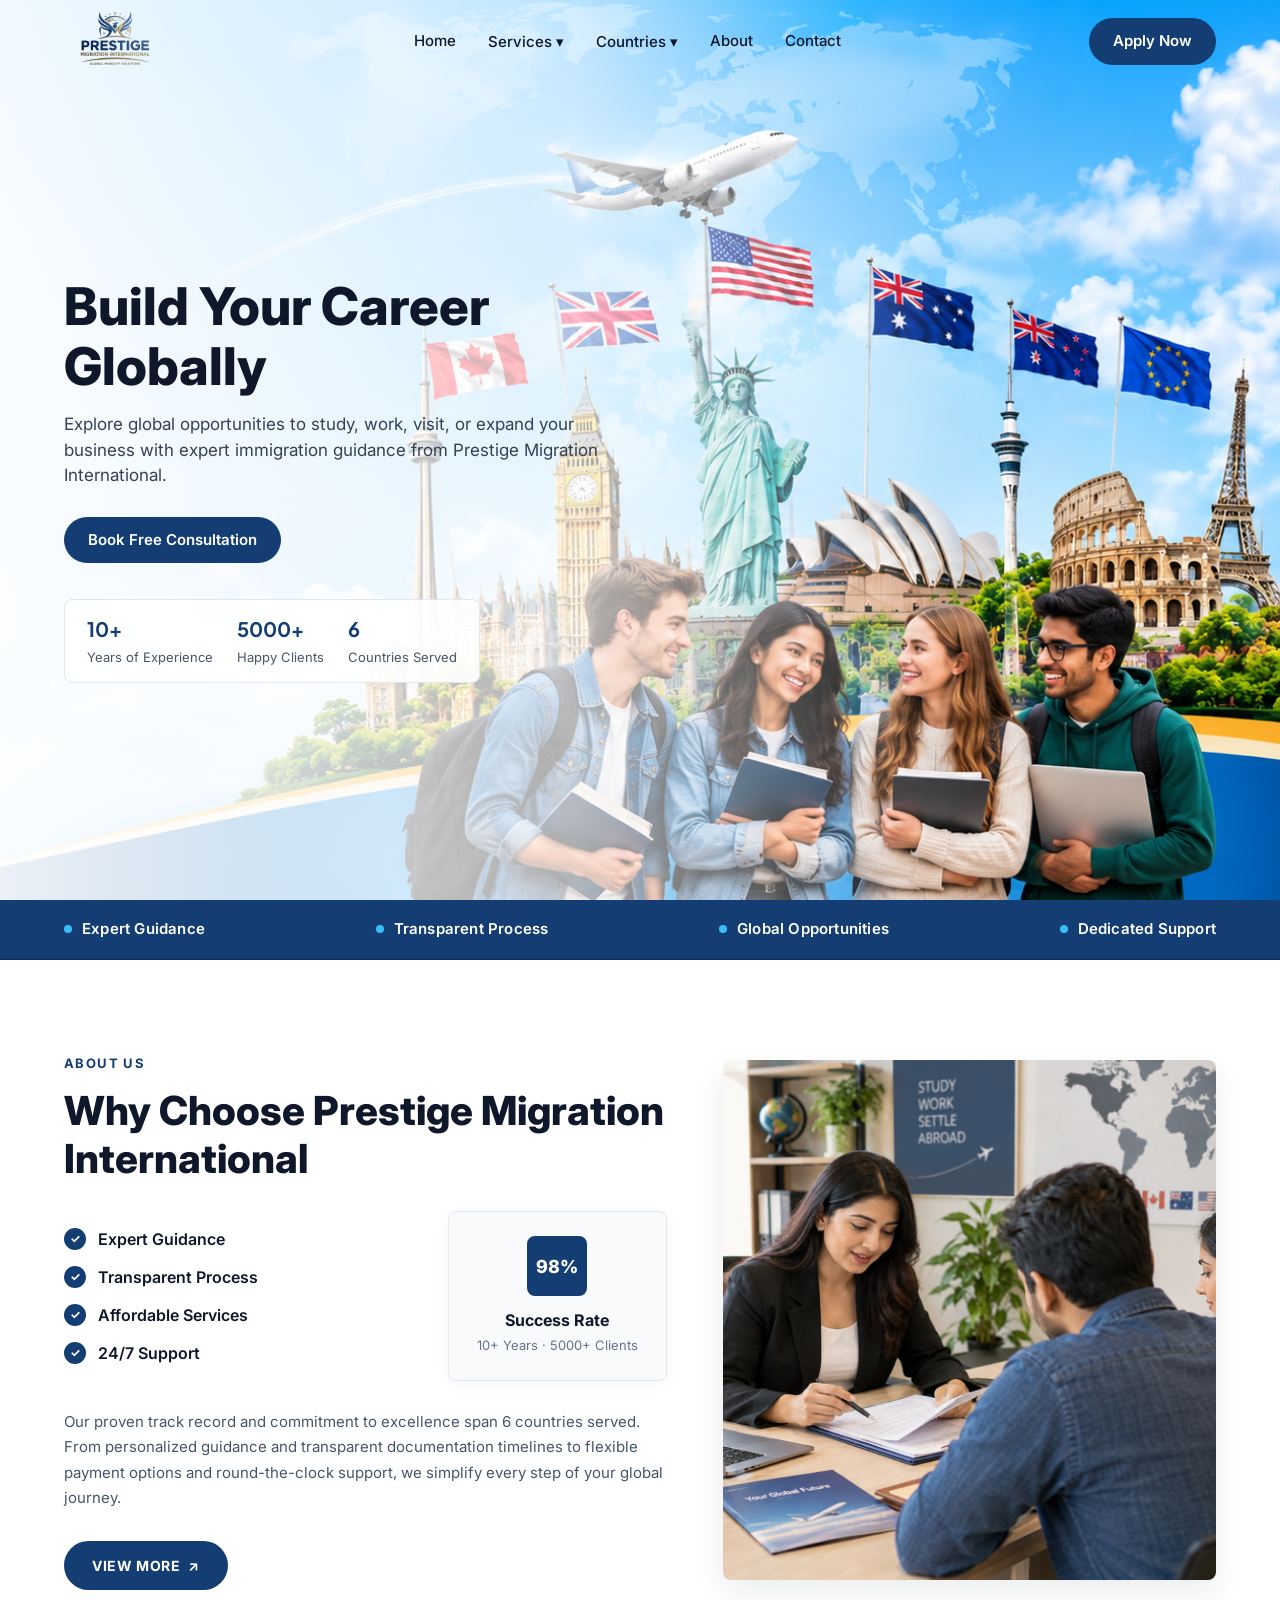
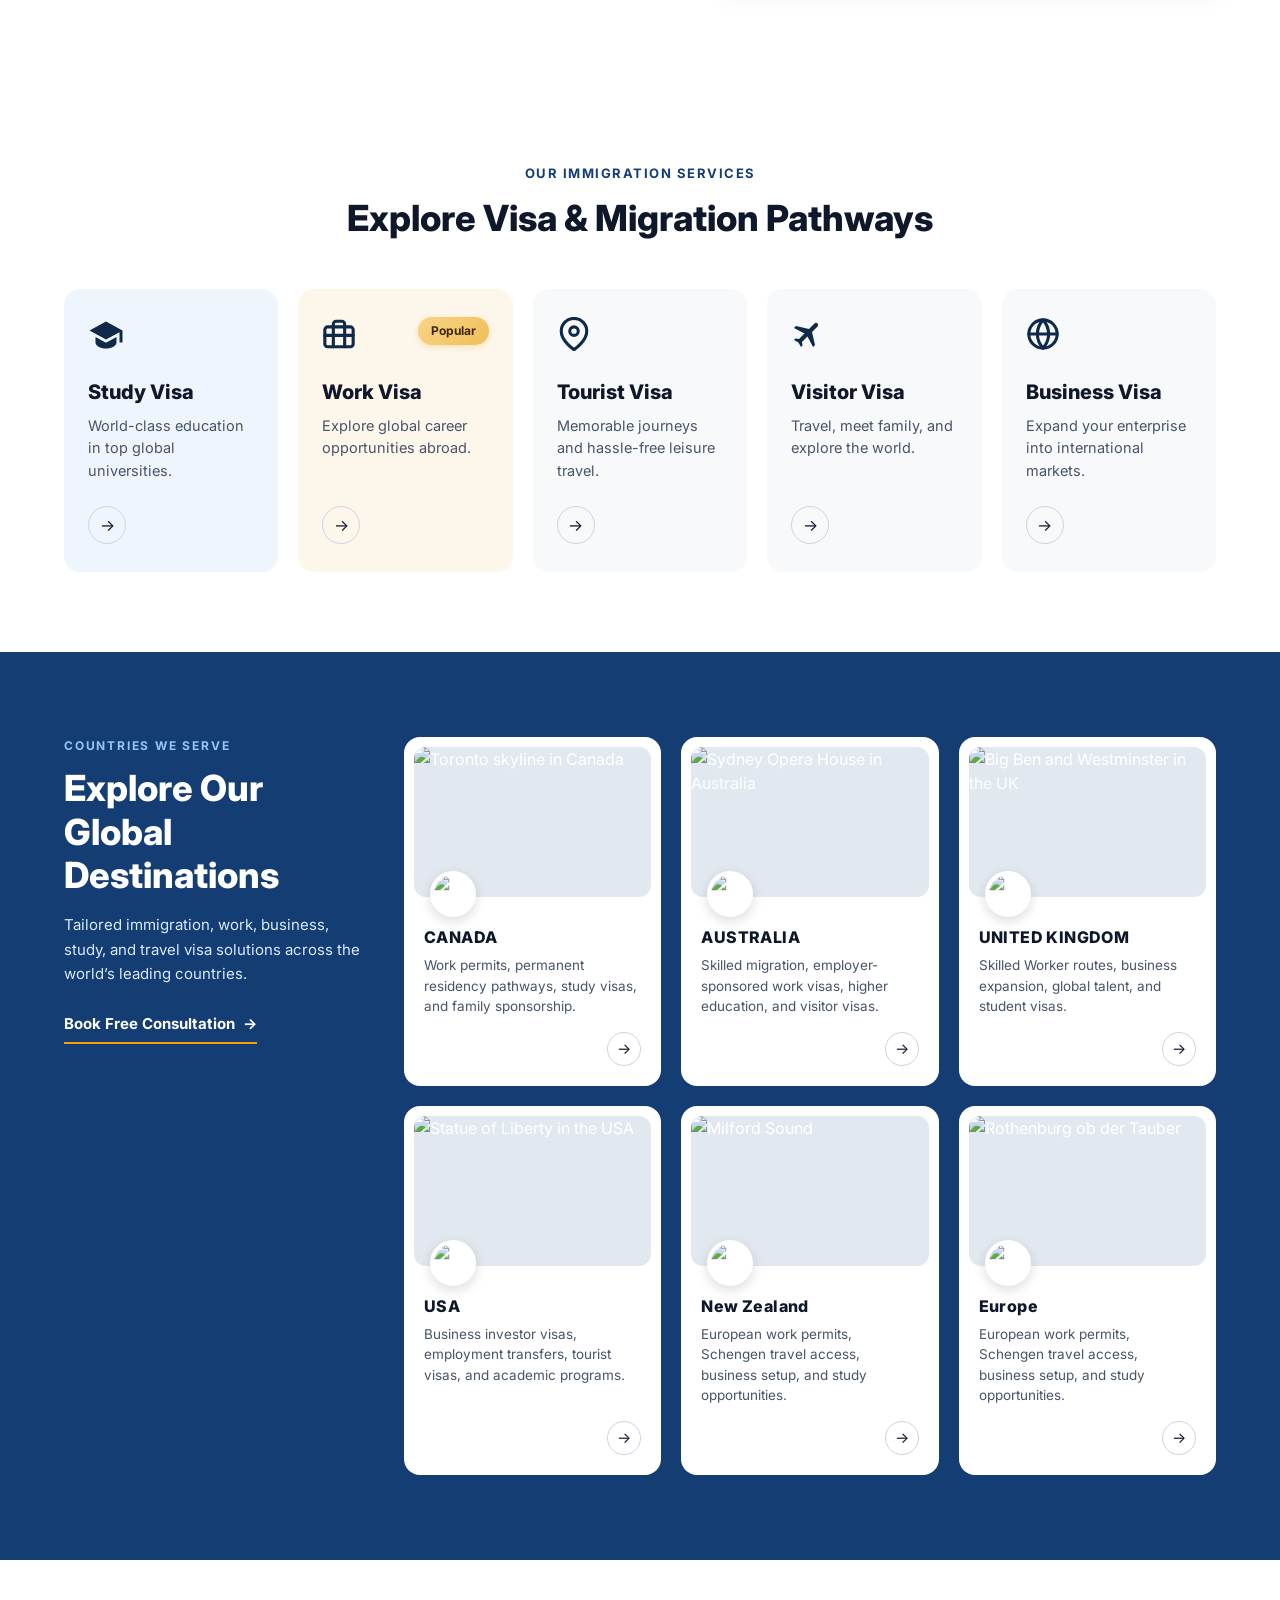
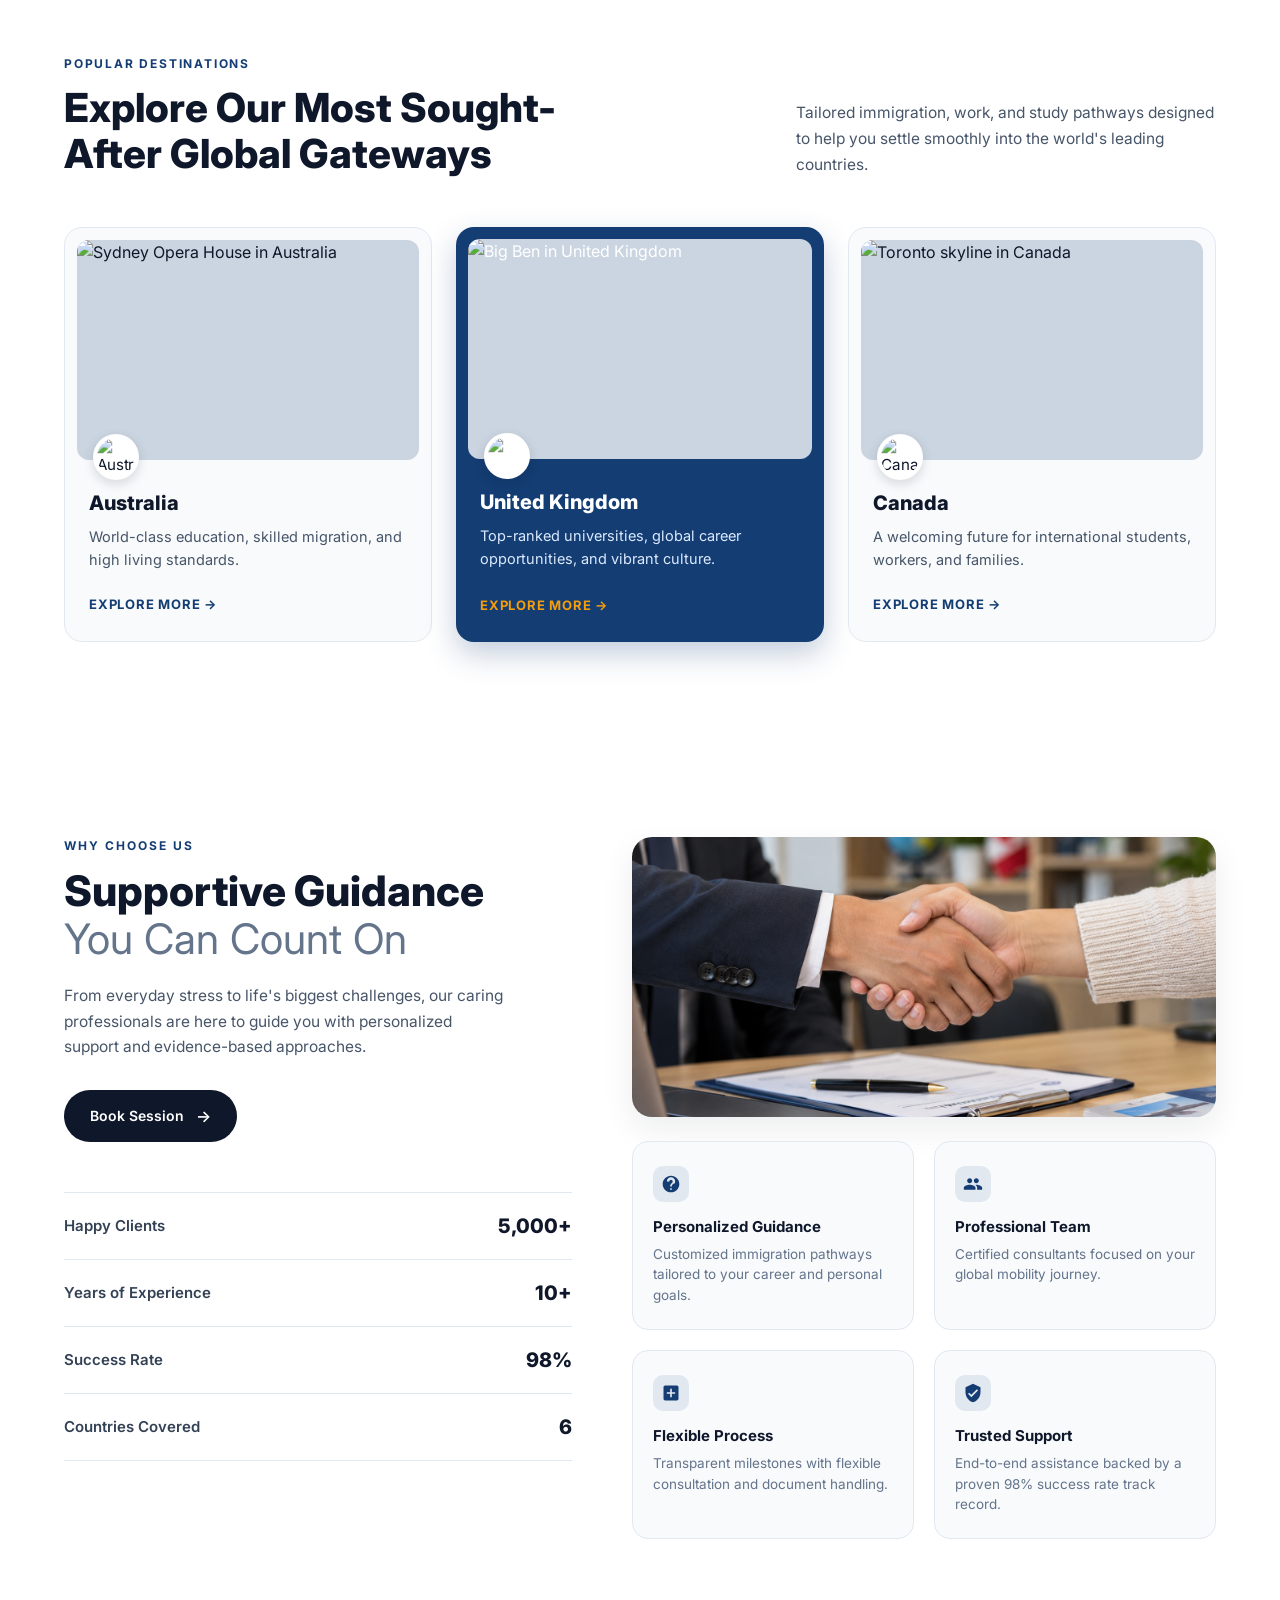
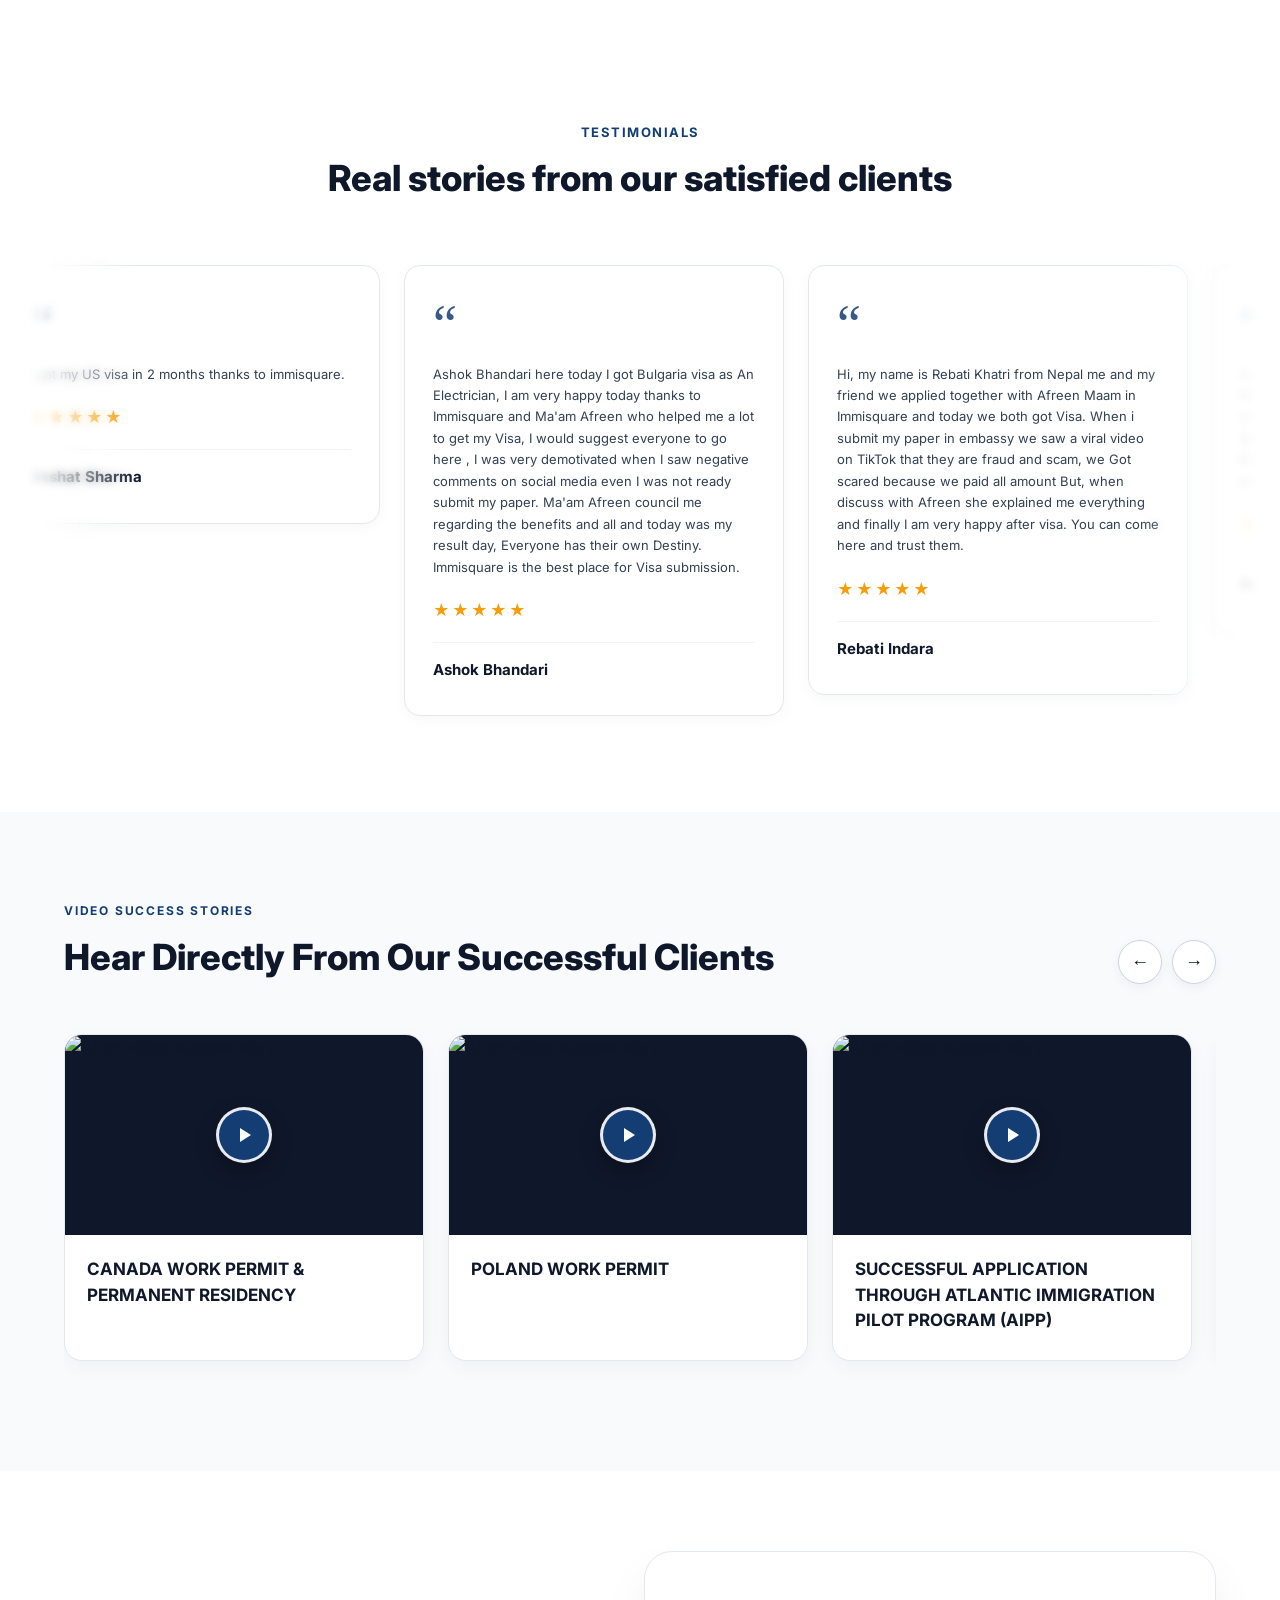
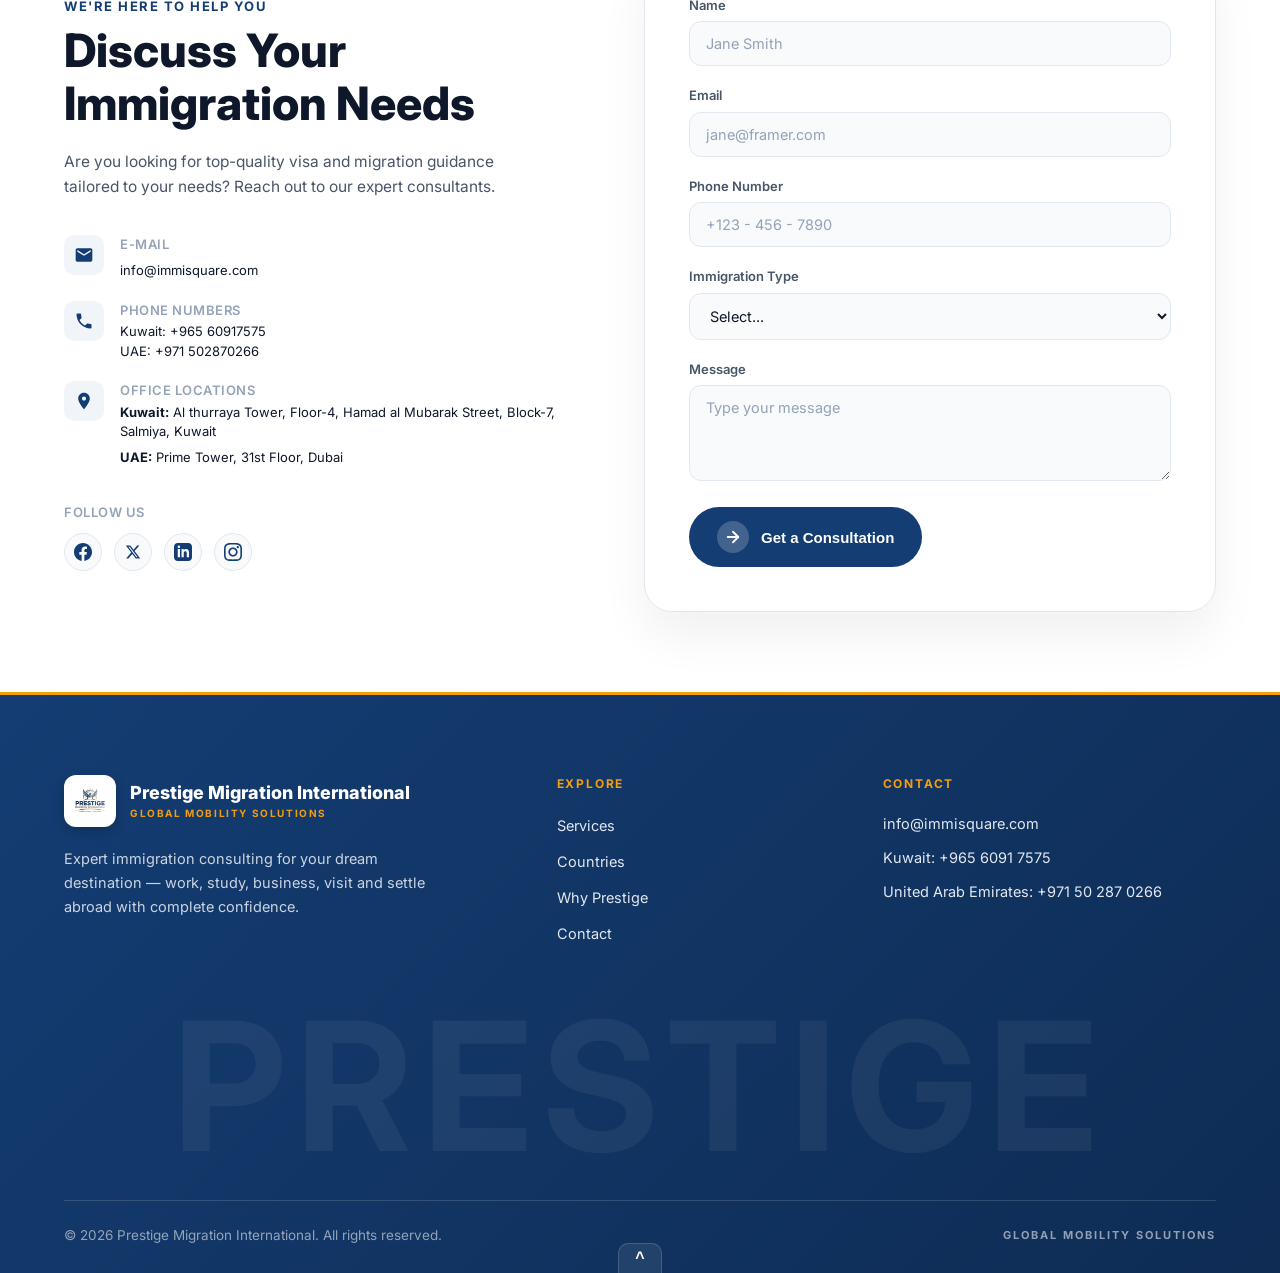
==== index.html @ 9dbe6dd4 "index" ====
<!DOCTYPE html>
<html lang="en">
<head>
  <meta charset="UTF-8" />
  <meta name="viewport" content="width=device-width, initial-scale=1.0" />
  <title>Prestige Migration International — Build Your Career Globally</title>

  <link rel="preconnect" href="https://fonts.googleapis.com" />
  <link rel="preconnect" href="https://fonts.gstatic.com" crossorigin />
  <link href="https://fonts.googleapis.com/css2?family=Inter:wght@400;500;600&family=Plus+Jakarta+Sans:wght@700;800&display=swap" rel="stylesheet" />

  <link rel="stylesheet" href="./css/global.css" />
  <link rel="stylesheet" href="./css/home.css" />
</head>
<body>


<header class="navbar" id="navbar">
    <div class="container navbar-inner">
      <!-- Left: Logo -->
      <a href="#" class="logo">
        <img src="./assets/logo/prestige-removebg-preview.png" alt="Prestige Migration International" />
      </a>

      <!-- Center / Mobile Drawer: Navigation Links -->
      <nav class="nav-menu" id="navMenu">
        <a href="./index.html" class="nav-link" onclick="closeMobileMenu()">Home</a>

        <div class="dropdown">
          <button type="button" class="nav-link dropdown-btn" onclick="toggleMobileDropdown(this)">Services ▾</button>
          <div class="dropdown-menu">
            <a href="./service.html" onclick="closeMobileMenu()">Study Abroad</a>
            <a href="#work" onclick="closeMobileMenu()">Work Permits</a>
            <a href="#tourist" onclick="closeMobileMenu()">Tourist Visa</a>
            <a href="#visit" onclick="closeMobileMenu()">Visitor Visas</a>
            <a href="#business" onclick="closeMobileMenu()">Business Immigration</a>
          </div>
        </div>

        <div class="dropdown">
          <button type="button" class="nav-link dropdown-btn" onclick="toggleMobileDropdown(this)">Countries ▾</button>
          <div class="dropdown-menu">
            <a href="#canada" onclick="closeMobileMenu()">Canada</a>
            <a href="#uk" onclick="closeMobileMenu()">United Kingdom</a>
            <a href="#usa" onclick="closeMobileMenu()">United States</a>
            <a href="#australia" onclick="closeMobileMenu()">Australia</a>
            <a href="#nz" onclick="closeMobileMenu()">New Zealand</a>
            <a href="#europe" onclick="closeMobileMenu()">Europe</a>
          </div>
        </div>

        <a href="#about" class="nav-link" onclick="closeMobileMenu()">About</a>
        <a href="./contact.html" class="nav-link" onclick="closeMobileMenu()">Contact</a>
        <a href="./contact.html" class="btn btn-primary mobile-cta" onclick="closeMobileMenu()">Apply Now</a>
      </nav>

      <!-- Right: Apply Button (Desktop Only) + Hamburger Toggle (Mobile Only) -->
      <div class="nav-right">
        <a href="#apply" class="btn btn-primary desktop-cta">Apply Now</a>
        <button type="button" class="menu-toggle" id="menuToggle" aria-label="Toggle Menu" onclick="toggleMobileMenu()">☰</button>
      </div>
    </div>
  </header>


<section class="hero" style="background-image: url('./assets/imaegs/Study\ Abroad\ Adventures\ Around\ the\ World.png');">
  <div class="container">
    <div class="hero-content">
      <h1>Build Your Career Globally</h1>
      <p>Explore global opportunities to study, work, visit, or expand your business with expert immigration guidance from Prestige Migration International.</p>

      <div class="hero-btns">
        <a href="#consultation" class="btn btn-primary">Book Free Consultation</a>
      </div>

      <div class="trust-bar">
        <div>
          <strong>10+</strong>
          <span>Years of Experience</span>
        </div>
        <div>
          <strong>5000+</strong>
          <span>Happy Clients</span>
        </div>
        <div>
          <strong>6</strong>
          <span>Countries Served</span>
        </div>
      </div>
    </div>
  </div>
</section>


<!-- 03. TRUST / QUICK BENEFITS BAR -->
<section class="benefits-bar">
  <div class="container">
    <div class="benefits-grid">
      <div class="benefit-item">
        <span class="benefit-dot"></span>
        <span>Expert Guidance</span>
      </div>
      <div class="benefit-item">
        <span class="benefit-dot"></span>
        <span>Transparent Process</span>
      </div>
      <div class="benefit-item">
        <span class="benefit-dot"></span>
        <span>Global Opportunities</span>
      </div>
      <div class="benefit-item">
        <span class="benefit-dot"></span>
        <span>Dedicated Support</span>
      </div>
    </div>
  </div>
</section>




<!-- ABOUT US SECTION -->
<section class="about-section" id="about">
  <div class="container">
    <div class="about-grid">
      
      <!-- Left Content Column -->
      <div class="about-content">
        <div class="about-eyebrow">
          
          <span>ABOUT US</span>
          
        </div>

        <h2>Why Choose Prestige Migration International</h2>

        <!-- Middle Row: Checklist on Left, Highlight Card on Right -->
        <div class="about-middle">
          <ul class="about-checklist">
            <li>
              <span class="check-icon">✓</span>
              <span>Expert Guidance</span>
            </li>
            <li>
              <span class="check-icon">✓</span>
              <span>Transparent Process</span>
            </li>
            <li>
              <span class="check-icon">✓</span>
              <span>Affordable Services</span>
            </li>
            <li>
              <span class="check-icon">✓</span>
              <span>24/7 Support</span>
            </li>
          </ul>

          <div class="about-highlight-card">
            <div class="highlight-badge">98%</div>
            <strong>Success Rate</strong>
            <span>10+ Years · 5000+ Clients</span>
          </div>
        </div>

        <p class="about-desc">
          Our proven track record and commitment to excellence span 6 countries served. From personalized guidance and transparent documentation timelines to flexible payment options and round-the-clock support, we simplify every step of your global journey.
        </p>

        <a href="#services" class="btn-about">
          VIEW MORE <span aria-hidden="true">↗</span>
        </a>
      </div>

      <!-- Right Image Column -->
      <div class="about-image">
<img src="./assets/imaegs/image.png">
      </div>

    </div>
  </div>
</section>













<!-- OUR IMMIGRATION SERVICES -->
<section class="services-section" id="services">
  <div class="container">
    <div class="services-header">
      <span class="services-eyebrow">OUR IMMIGRATION SERVICES</span>
      <h2>Explore Visa &amp; Migration Pathways</h2>
    </div>

    <div class="services-grid">
      
      <!-- 1. Study Visa -->
      <a href="#consultation" class="service-card card-blue">
        <div class="card-top">
          <div class="service-icon">
            <svg width="36" height="36" viewBox="0 0 24 24" fill="currentColor" aria-hidden="true">
              <path d="M12 3L1 9l11 6 9-4.91V17h2V9L12 3zm0 14.18L5 13.36V17c0 2.21 3.13 4 7 4s7-1.79 7-4v-3.64l-7 3.82z"/>
            </svg>
          </div>
        </div>
        <h3>Study Visa</h3>
        <p>World-class education in top global universities.</p>
        <span class="card-arrow" aria-hidden="true">→</span>
      </a>

      <!-- 2. Work Visa (Popular) -->
      <a href="#consultation" class="service-card card-warm">
        <div class="card-top">
          <div class="service-icon">
            <svg width="34" height="34" viewBox="0 0 24 24" fill="none" stroke="currentColor" stroke-width="2.2" stroke-linecap="round" stroke-linejoin="round" aria-hidden="true">
              <rect x="2" y="7" width="20" height="14" rx="2" ry="2"/>
              <path d="M16 21V5a2 2 0 0 0-2-2h-4a2 2 0 0 0-2 2v16"/>
              <path d="M2 13h20"/>
            </svg>
          </div>
          <span class="popular-badge">Popular</span>
        </div>
        <h3>Work Visa</h3>
        <p>Explore global career opportunities abroad.</p>
        <span class="card-arrow" aria-hidden="true">→</span>
      </a>

      <!-- 3. Tourist Visa -->
      <a href="#consultation" class="service-card card-neutral">
        <div class="card-top">
          <div class="service-icon">
            <svg width="34" height="34" viewBox="0 0 24 24" fill="none" stroke="currentColor" stroke-width="2.2" stroke-linecap="round" stroke-linejoin="round" aria-hidden="true">
              <path d="M21 10c0 7-9 13-9 13s-9-6-9-13a9 9 0 0 1 18 0z"/>
              <circle cx="12" cy="10" r="3"/>
            </svg>
          </div>
        </div>
        <h3>Tourist Visa</h3>
        <p>Memorable journeys and hassle-free leisure travel.</p>
        <span class="card-arrow" aria-hidden="true">→</span>
      </a>

      <!-- 4. Visitor Visa -->
      <a href="#consultation" class="service-card card-neutral">
        <div class="card-top">
          <div class="service-icon">
            <svg width="34" height="34" viewBox="0 0 24 24" fill="currentColor" aria-hidden="true">
              <path d="M21 16v-2l-8-5V3.5c0-.83-.67-1.5-1.5-1.5S10 2.67 10 3.5V9l-8 5v2l8-2.5V19l-2 1.5V22l3.5-1 3.5 1v-1.5L13 19v-5.5l8 2.5z" transform="rotate(45 12 12)"/>
            </svg>
          </div>
        </div>
        <h3>Visitor Visa</h3>
        <p>Travel, meet family, and explore the world.</p>
        <span class="card-arrow" aria-hidden="true">→</span>
      </a>

      <!-- 5. Business Visa -->
      <a href="#consultation" class="service-card card-neutral">
        <div class="card-top">
          <div class="service-icon">
            <svg width="34" height="34" viewBox="0 0 24 24" fill="none" stroke="currentColor" stroke-width="2.2" stroke-linecap="round" stroke-linejoin="round" aria-hidden="true">
              <circle cx="12" cy="12" r="10"/>
              <line x1="2" y1="12" x2="22" y2="12"/>
              <path d="M12 2a15.3 15.3 0 0 1 4 10 15.3 15.3 0 0 1-4 10 15.3 15.3 0 0 1-4-10 15.3 15.3 0 0 1 4-10z"/>
            </svg>
          </div>
        </div>
        <h3>Business Visa</h3>
        <p>Expand your enterprise into international markets.</p>
        <span class="card-arrow" aria-hidden="true">→</span>
      </a>

    </div>
  </div>
</section>












<!-- COUNTRIES WE SERVE -->
<section class="countries-section" id="countries">
  <div class="container">
    <div class="countries-layout">
      
      <!-- Left Intro Column -->
      <div class="countries-intro">
        <span class="countries-eyebrow">COUNTRIES WE SERVE</span>
        <h2>Explore Our Global Destinations</h2>
        <p>Tailored immigration, work, business, study, and travel visa solutions across the world’s leading countries.</p>
        <a href="#consultation" class="countries-link">
          Book Free Consultation <span aria-hidden="true">→</span>
        </a>
      </div>

      <!-- Right Multi-Row Cards Grid -->
      <div class="countries-grid">
        
        <!-- 1. Canada -->
        <a href="#consultation" class="country-card">
          <div class="country-img">
            <img src="https://images.unsplash.com/photo-1674699244848-8180d8d12360?w=600&auto=format&fit=crop&q=60&ixlib=rb-4.1.0&ixid=NHwxMjA3fDA%3D" alt="Toronto skyline in Canada">
          </div>
          <div class="country-body">
<!-- Flag Image inside the circular badge -->
    <span class="country-flag">
  <img src="https://hatscripts.github.io/circle-flags/flags/ca.svg" alt="Canada Flag">
</span>
          <h3>CANADA</h3>
            <p>Work permits, permanent residency pathways, study visas, and family sponsorship.</p>
            <span class="country-arrow" aria-hidden="true">→</span>
          </div>
        </a>

        <!-- 2. Australia -->
        <a href="#consultation" class="country-card">
          <div class="country-img">
            <img src="https://images.unsplash.com/photo-1771770999868-98b95fc407c6?w=600&auto=format&fit=crop&q=60&ixlib=rb-4.1.0&ixid=NHwxMjA3fDA%3D" alt="Sydney Opera House in Australia">
          </div>
          <div class="country-body">
<span class="country-flag">
      <img src="https://hatscripts.github.io/circle-flags/flags/au.svg" alt="Australia Flag">
    </span>            <h3>AUSTRALIA</h3>
            <p>Skilled migration, employer-sponsored work visas, higher education, and visitor visas.</p>
            <span class="country-arrow" aria-hidden="true">→</span>
          </div>
        </a>

        <!-- 3. UK -->
        <a href="#consultation" class="country-card">
          <div class="country-img">
            <img src="https://images.unsplash.com/photo-1699130725094-2dbd6ee0d583?w=600&auto=format&fit=crop&q=60&ixlib=rb-4.1.0&ixid=NHwxMjA3fDA%3D" alt="Big Ben and Westminster in the UK">
          </div>
          <div class="country-body">
<span class="country-flag">
      <img src="https://hatscripts.github.io/circle-flags/flags/gb.svg" alt="UK Flag">
    </span>            <h3>UNITED KINGDOM</h3>
            <p>Skilled Worker routes, business expansion, global talent, and student visas.</p>
            <span class="country-arrow" aria-hidden="true">→</span>
          </div>
        </a>

        <!-- 4. USA -->
        <a href="#consultation" class="country-card">
          <div class="country-img">
            <img src="https://images.unsplash.com/photo-1583707225662-125fe69e6656?w=600&auto=format&fit=crop&q=60&ixlib=rb-4.1.0&ixid=NHwxMjA3fDA%3D" alt="Statue of Liberty in the USA">
          </div>
          <div class="country-body">
<span class="country-flag">
      <img src="https://hatscripts.github.io/circle-flags/flags/us.svg" alt="USA Flag">
    </span>
                <h3>USA</h3>
            <p>Business investor visas, employment transfers, tourist visas, and academic programs.</p>
            <span class="country-arrow" aria-hidden="true">→</span>
          </div>
        </a>

        <!-- 5. New Zealand -->
        <a href="#consultation" class="country-card">
          <div class="country-img">
            <img src="https://images.unsplash.com/photo-1558256720-a8ceb13f335d?q=80&w=1170&auto=format&fit=crop&ixlib=rb-4.1.0&ixid=NHwxMjA3fDA%3D" alt="Milford Sound">
          </div>
          <div class="country-body">
<span class="country-flag">
      <img src="https://hatscripts.github.io/circle-flags/flags/nz.svg" alt="New Zealand Flag">
    </span>
                <h3>New Zealand</h3>
            <p>European work permits, Schengen travel access, business setup, and study opportunities.</p>
            <span class="country-arrow" aria-hidden="true">→</span>
          </div>
        </a>

        <!-- 6. Europe -->
        <a href="#consultation" class="country-card">
          <div class="country-img">
            <img src="https://images.unsplash.com/photo-1467269204594-9661b134dd2b?w=600&auto=format&fit=crop&q=60&ixlib=rb-4.1.0&ixid=NHwxMjA3fDA%3D" alt="Rothenburg ob der Tauber">
          </div>
          <div class="country-body">
<span class="country-flag">
      <img src="https://hatscripts.github.io/circle-flags/flags/eu.svg" alt="Europe Flag">
    </span>            <h3>Europe</h3>
            <p>European work permits, Schengen travel access, business setup, and study opportunities.</p>
            <span class="country-arrow" aria-hidden="true">→</span>
          </div>
        </a>

      </div>

    </div>
  </div>
</section>














<!-- POPULAR DESTINATIONS SECTION -->
<section class="popular-destinations-section" id="destinations">
  <div class="container">
    
    <!-- Top Header (Heading on Left, Paragraph on Right) -->
    <div class="section-top-header">
      <div class="title-wrap">
        <span class="eyebrow">POPULAR DESTINATIONS</span>
        <h2>Explore Our Most Sought-After Global Gateways</h2>
      </div>
      <div class="desc-wrap">
        <p>Tailored immigration, work, and study pathways designed to help you settle smoothly into the world's leading countries.</p>
      </div>
    </div>

    <!-- 3 Cards Row (Center Card on Blue) -->
    <div class="destinations-3col-grid">
      
      <!-- Card 1: Australia (Standard Card) -->
      <a href="#consultation" class="dest-card standard-card">
        <div class="dest-card-img">
          <img src="https://images.unsplash.com/photo-1771770999868-98b95fc407c6?w=600&auto=format&fit=crop&q=60&ixlib=rb-4.1.0&ixid=NHwxMjA3fDA%3D" alt="Sydney Opera House in Australia">
        </div>
        <div class="dest-card-body">
<span class="country-flag">
      <img src="https://hatscripts.github.io/circle-flags/flags/au.svg" alt="Australia Flag">
    </span>
              <h3>Australia</h3>
          <p>World-class education, skilled migration, and high living standards.</p>
          <span class="dest-link">EXPLORE MORE &rarr;</span>
        </div>
      </a>

      <!-- Card 2: United Kingdom (Highlighted Blue Card) -->
      <a href="#consultation" class="dest-card blue-card">
        <div class="dest-card-img">
          <img src="https://images.unsplash.com/photo-1699130725094-2dbd6ee0d583?w=600&auto=format&fit=crop&q=60&ixlib=rb-4.1.0&ixid=NHwxMjA3fDA%3D" alt="Big Ben in United Kingdom">
        </div>
        <div class="dest-card-body">
<span class="country-flag">
      <img src="https://hatscripts.github.io/circle-flags/flags/gb.svg" alt="UK Flag">
    </span>
              <h3>United Kingdom</h3>
          <p>Top-ranked universities, global career opportunities, and vibrant culture.</p>
          <span class="dest-link light-link">EXPLORE MORE &rarr;</span>
        </div>
      </a>

      <!-- Card 3: Canada (Standard Card) -->
      <a href="#consultation" class="dest-card standard-card">
        <div class="dest-card-img">
          <img src="https://images.unsplash.com/photo-1674699244848-8180d8d12360?w=600&auto=format&fit=crop&q=60&ixlib=rb-4.1.0&ixid=NHwxMjA3fDA%3D" alt="Toronto skyline in Canada">
        </div>
        <div class="dest-card-body">
<span class="country-flag">
  <img src="https://hatscripts.github.io/circle-flags/flags/ca.svg" alt="Canada Flag">
</span>
          <h3>Canada</h3>
          <p>A welcoming future for international students, workers, and families.</p>
          <span class="dest-link">EXPLORE MORE &rarr;</span>
        </div>
      </a>

    </div>

  </div>
</section>







<!-- WHY CHOOSE US & ACHIEVEMENTS SECTION -->
<section class="why-choose-section" id="about">
  <div class="container">
    <div class="why-choose-grid">
      
      <!-- Left Column: Heading, Description & Stats Table -->
      <div class="why-choose-left">
        <span class="why-eyebrow">WHY CHOOSE US</span>
        <h2 class="why-title">
          Supportive Guidance <br>
          <span>You Can Count On</span>
        </h2>
        <p class="why-desc">
          From everyday stress to life's biggest challenges, our caring professionals are here to guide you with personalized support and evidence-based approaches.
        </p>
        
        <a href="#consultation" class="why-btn">
          <span>Book Session</span>
          <span class="btn-arrow">→</span>
        </a>

        <!-- Achievements Stats List -->
        <div class="achievements-list">
          <div class="achievement-row">
            <span class="ach-label">Happy Clients</span>
            <span class="ach-value">5,000+</span>
          </div>
          <div class="achievement-row">
            <span class="ach-label">Years of Experience</span>
            <span class="ach-value">10+</span>
          </div>
          <div class="achievement-row">
            <span class="ach-label">Success Rate</span>
            <span class="ach-value">98%</span>
          </div>
          <div class="achievement-row">
            <span class="ach-label">Countries Covered</span>
            <span class="ach-value">6</span>
          </div>
        </div>
      </div>

      <!-- Right Column: Image & 2x2 Feature Grid -->
      <div class="why-choose-right">
        
        <!-- Top Image Showcase -->
        <div class="why-image-wrap">
         <img src="./assets/imaegs/about.png">
        </div>

        <!-- 2x2 Grid Cards -->
        <div class="features-2x2-grid">
          
          <!-- Feature 1 -->
          <div class="feature-card">
            <div class="feature-icon">
              <svg width="20" height="20" fill="currentColor" viewBox="0 0 24 24"><path d="M12 2C6.48 2 2 6.48 2 12s4.48 10 10 10 10-4.48 10-10S17.52 2 12 2zm1 17h-2v-2h2v2zm2.07-7.75l-.9.92C13.45 12.9 13 13.5 13 15h-2v-.5c0-1.1.45-2.1 1.17-2.83l1.24-1.26c.37-.36.59-.86.59-1.41 0-1.1-.9-2-2-2s-2 .9-2 2H7c0-2.76 2.24-5 5-5s5 2.24 5 5c0 1.02-.42 1.95-1.07 2.75z"/></svg>
            </div>
            <h4>Personalized Guidance</h4>
            <p>Customized immigration pathways tailored to your career and personal goals.</p>
          </div>

          <!-- Feature 2 -->
          <div class="feature-card">
            <div class="feature-icon">
              <svg width="20" height="20" fill="currentColor" viewBox="0 0 24 24"><path d="M16 11c1.66 0 2.99-1.34 2.99-3S17.66 5 16 5c-1.66 0-3 1.34-3 3s1.34 3 3 3zm-8 0c1.66 0 2.99-1.34 2.99-3S9.66 5 8 5C6.34 5 5 6.34 5 8s1.34 3 3 3zm0 2c-2.33 0-7 1.17-7 3.5V19h14v-2.5c0-2.33-4.67-3.5-7-3.5zm8 0c-.29 0-.62.02-.97.05 1.16.84 1.97 1.97 1.97 3.45V19h6v-2.5c0-2.33-4.67-3.5-7-3.5z"/></svg>
            </div>
            <h4>Professional Team</h4>
            <p>Certified consultants focused on your global mobility journey.</p>
          </div>

          <!-- Feature 3 -->
          <div class="feature-card">
            <div class="feature-icon">
              <svg width="20" height="20" fill="currentColor" viewBox="0 0 24 24"><path d="M19 3H5c-1.1 0-2 .9-2 2v14c0 1.1.9 2 2 2h14c1.1 0 2-.9 2-2V5c0-1.1-.9-2-2-2zm-2 10h-4v4h-2v-4H7v-2h4V7h2v4h4v2z"/></svg>
            </div>
            <h4>Flexible Process</h4>
            <p>Transparent milestones with flexible consultation and document handling.</p>
          </div>

          <!-- Feature 4 -->
          <div class="feature-card">
            <div class="feature-icon">
              <svg width="20" height="20" fill="currentColor" viewBox="0 0 24 24"><path d="M12 1L3 5v6c0 5.55 3.84 10.74 9 12 5.16-1.26 9-6.45 9-12V5l-9-4zm-2 16l-4-4 1.41-1.41L10 14.17l6.59-6.59L18 9l-8 8z"/></svg>
            </div>
            <h4>Trusted Support</h4>
            <p>End-to-end assistance backed by a proven 98% success rate track record.</p>
          </div>

        </div>

      </div>

    </div>
  </div>
</section>










<!-- TESTIMONIALS / SUCCESS STORIES SECTION -->
<section class="testimonials-section" id="testimonials">
  <div class="container">
    
    <!-- Section Header -->
    <div class="testimonials-header">
      <span class="testimonials-eyebrow">TESTIMONIALS</span>
      <h2>Real stories from our satisfied clients</h2>
    </div>

  </div>

  <!-- Animated Marquee Track Wrapper -->
  <div class="testimonials-marquee-wrap">
    <div class="testimonials-track">
      
      <!-- FIRST SET OF CARDS -->
      <div class="testimonial-card">
        <div class="quote-icon" aria-hidden="true">“</div>
        <p class="testimonial-text">
          I got my US visa in 2 months thanks to immisquare.
        </p>
        <div class="testimonial-rating" aria-label="5 out of 5 stars">★★★★★</div>
        <div class="testimonial-author">
          <div>
            <h4>Akshat Sharma</h4>
          </div>
        </div>
      </div>

      <div class="testimonial-card">
        <div class="quote-icon" aria-hidden="true">“</div>
        <p class="testimonial-text">
          Ashok Bhandari here today I got Bulgaria visa as An Electrician, I am very happy today thanks to Immisquare and Ma'am Afreen who helped me a lot to get my Visa, I would suggest everyone to go here , I was very demotivated when I saw negative comments on social media even I was not ready submit my paper. Ma'am Afreen council me regarding the benefits and all and today was my result day, Everyone has their own Destiny. Immisquare is the best place for Visa submission.
        </p>
        <div class="testimonial-rating" aria-label="5 out of 5 stars">★★★★★</div>
        <div class="testimonial-author">
          <div>
            <h4>Ashok Bhandari</h4>
          </div>
        </div>
      </div>

      <div class="testimonial-card">
        <div class="quote-icon" aria-hidden="true">“</div>
        <p class="testimonial-text">
          Hi, my name is Rebati Khatri from Nepal me and my friend we applied together with Afreen Maam in Immisquare and today we both got Visa. When i submit my paper in embassy we saw a viral video on TikTok that they are fraud and scam, we Got scared because we paid all amount But, when discuss with Afreen she explained me everything and finally I am very happy after visa. You can come here and trust them.
        </p>
        <div class="testimonial-rating" aria-label="5 out of 5 stars">★★★★★</div>
        <div class="testimonial-author">
          <div>
            <h4>Rebati Indara</h4>
          </div>
        </div>
      </div>

      <!-- DUPLICATE SET FOR INFINITE SEAMLESS LOOP -->
      <div class="testimonial-card">
        <div class="quote-icon" aria-hidden="true">“</div>
        <p class="testimonial-text">
          I'm Amandeep Singh from India. I applied work visa for Europe with Sandhya mam in immisquare consultant.... Finally Toady I got my visa thanks Sandhya mam and immisquare team. Specialy thanks Sandhya mamm very supportive and good experience. Again Thanks all immisquare team
        </p>
        <div class="testimonial-rating" aria-label="5 out of 5 stars">★★★★★</div>
        <div class="testimonial-author">
          <div>
            <h4>Amandeep Singh</h4>
          </div>
        </div>
      </div>

      <div class="testimonial-card">
        <div class="quote-icon" aria-hidden="true">“</div>
        <p class="testimonial-text"> 
  Hi, this site Pasang wangdi Tamang,today i got my Romania work visa i am very happy today, Thanks Ma'am Afreen to help me in my documentation. I suggest veryone choose Immisquare they best in Kuwait .this was my 3rd consultncy nd finally i have completd my Dream here
        </p>
        <div class="testimonial-rating" aria-label="5 out of 5 stars">★★★★★</div>
        <div class="testimonial-author">
          <div>
            <h4>Sujan Sujana</h4>
          </div>
        </div>
      </div>

      <div class="testimonial-card">
        <div class="quote-icon" aria-hidden="true">“</div>
        <p class="testimonial-text">
          This site Kum Bahadur from NEPAL.I applied for Poland where i stuck in appointment. After Maa'm Afreen suggestion i transferred my case to Bulgaria. Today i got my bulgaria visa in warehouse. I would suuggest everyone to go Immisquare and meet Afreen to start their work process of Europe with helpfull Assistance. thanks Again
        </p>
        <div class="testimonial-rating" aria-label="5 out of 5 stars">★★★★★</div>
        <div class="testimonial-author">
          <div>
            <h4>Kum Poon</h4>
          </div>
        </div>
      </div>

      <div class="testimonial-card">
        <div class="quote-icon" aria-hidden="true">“</div>
        <p class="testimonial-text">
          I got my work visa approved for Australia within 3 months. The team guided me throughout the process.
        </p>
        <div class="testimonial-rating" aria-label="3 out of 3 stars">★★★</div>
        <div class="testimonial-author">
          <div>
            <h4>Manish Kumar, Work Visa Success</h4>
          </div>
        </div>
      </div>

    </div>
  </div>
</section>




<!-- VIDEO TESTIMONIALS SECTION -->
<section class="video-testimonials-section" id="video-testimonials">
  <div class="container">
    
    <!-- Section Header -->
    <div class="video-testimonials-header">
      <div class="header-titles">
        <span class="video-eyebrow">VIDEO SUCCESS STORIES</span>
        <h2>Hear Directly From Our Successful Clients</h2>
      </div>
      <!-- Slider Navigation Buttons -->
      <div class="video-slider-nav">
        <button type="button" class="video-nav-btn" id="videoPrevBtn" aria-label="Previous videos">
          ←
        </button>
        <button type="button" class="video-nav-btn" id="videoNextBtn" aria-label="Next videos">
          →
        </button>
      </div>
    </div>

    <!-- Horizontal Cards Slider Track -->
    <div class="video-slider-wrap" id="videoSliderWrap">
      <div class="video-track">
        
       <!-- Video Card 1 -->
<div class="video-card">
  <div class="video-thumb">
    <img src="https://i.ytimg.com/vi/4QWfQZP3y5k/hqdefault.jpg" alt="Client video success story">
    <button type="button" class="play-btn-overlay" onclick="openVideoModal('https://www.youtube.com/embed/4QWfQZP3y5k')" aria-label="Play video">
      <svg width="24" height="24" fill="currentColor" viewBox="0 0 24 24"><path d="M8 5v14l11-7z"/></svg>
    </button>
  </div>
  <div class="video-card-body">
    <h3>CANADA WORK PERMIT & PERMANENT RESIDENCY</h3>
  </div>
</div>

        <!-- Video Card 2 -->
        <div class="video-card">
          <div class="video-thumb">
            <img src="https://i.ytimg.com/vi/X34tS87-euc/hqdefault.jpg" alt="Client video success story">
            <button type="button" class="play-btn-overlay" onclick="openVideoModal('https://www.youtube.com//embed/X34tS87-euc')" aria-label="Play video">
              <svg width="24" height="24" fill="currentColor" viewBox="0 0 24 24"><path d="M8 5v14l11-7z"/></svg>
            </button>
          </div>
          <div class="video-card-body">
            <h3>POLAND WORK PERMIT</h3>
          </div>
        </div>

        <!-- Video Card 3 -->
        <div class="video-card">
          <div class="video-thumb">
            <img src="	https://i.ytimg.com/vi/5sz1h1TDdxk/hqdefault.jpg" alt="Client video success story">
            <button type="button" class="play-btn-overlay" onclick="openVideoModal('https://www.youtube.com/embed/5sz1h1TDdxk')" aria-label="Play video">
              <svg width="24" height="24" fill="currentColor" viewBox="0 0 24 24"><path d="M8 5v14l11-7z"/></svg>
            </button>
          </div>
          <div class="video-card-body">
            <h3>SUCCESSFUL APPLICATION THROUGH ATLANTIC IMMIGRATION PILOT PROGRAM (AIPP)</h3>
          </div>
        </div>


        <!-- Video Card 4 -->
        <div class="video-card">
          <div class="video-thumb">
            <img src="https://i.ytimg.com/vi/vIp4Gr6TVVQ/hqdefault.jpg" alt="Client video success story">
            <button type="button" class="play-btn-overlay" onclick="openVideoModal('https://www.youtube.com/embed/vIp4Gr6TVVQ?si=Z5Pqtea1A1Zoqpt0')" aria-label="Play video">
              <svg width="24" height="24" fill="currentColor" viewBox="0 0 24 24"><path d="M8 5v14l11-7z"/></svg>
            </button>
          </div>
          <div class="video-card-body">
            <h3>Success stories</h3>
          </div>
        </div>

       

      </div>
    </div>

  </div>
</section>

<!-- Video Modal Container -->
<div class="video-modal" id="videoModal" style="display: none;" onclick="closeVideoModalOnBg(event)">
  <div class="video-modal-wrapper">
    <button type="button" class="close-modal-btn" onclick="closeVideoModal()" aria-label="Close video">
      &times;
    </button>
    <div class="video-modal-content">
      <div id="videoIframeContainer"></div>
    </div>
  </div>
</div>












<!-- FREE CONSULTATION & CONTACT SECTION -->
<section class="consultation-section" id="consultation">
  <div class="container">
    <div class="consultation-grid">
      
      <!-- Left Column: Info, Details & Addresses -->
      <div class="consultation-left">
        <span class="consultation-eyebrow">WE'RE HERE TO HELP YOU</span>
        <h2>Discuss Your Immigration Needs</h2>
        <p class="consultation-desc">Are you looking for top-quality visa and migration guidance tailored to your needs? Reach out to our expert consultants.</p>

        <div class="contact-methods">
          
          <!-- E-mail -->
          <div class="contact-method-item">
            <div class="contact-icon-wrap">
              <svg width="20" height="20" fill="currentColor" viewBox="0 0 24 24"><path d="M20 4H4c-1.1 0-1.99.9-1.99 2L2 18c0 1.1.9 2 2 2h16c1.1 0 2-.9 2-2V6c0-1.1-.9-2-2-2zm0 4l-8 5-8-5V6l8 5 8-5v2z"/></svg>
            </div>
            <div>
              <span class="method-label">E-mail</span>
              <a href="mailto:info@immisquare.com" class="method-value">info@immisquare.com</a>
            </div>
          </div>

          <!-- Phone Numbers -->
          <div class="contact-method-item">
            <div class="contact-icon-wrap">
              <svg width="20" height="20" fill="currentColor" viewBox="0 0 24 24"><path d="M6.62 10.79c1.44 2.83 3.76 5.14 6.59 6.59l2.2-2.2c.27-.27.67-.36 1.02-.24 1.12.37 2.33.57 3.57.57.55 0 1 .45 1 1V20c0 .55-.45 1-1 1-9.39 0-17-7.61-17-17 0-.55.45-1 1-1h3.5c.55 0 1 .45 1 1 0 1.25.2 2.45.57 3.57.11.35.03.74-.25 1.02l-2.2 2.2z"/></svg>
            </div>
            <div>
              <span class="method-label">Phone Numbers</span>
              <p class="method-value">Kuwait: <a href="tel:+96560917575">+965 60917575</a></p>
              <p class="method-value">UAE: <a href="tel:+971502870266">+971 502870266</a></p>
            </div>
          </div>

          <!-- Offices & Addresses -->
          <div class="contact-method-item">
            <div class="contact-icon-wrap">
              <svg width="20" height="20" fill="currentColor" viewBox="0 0 24 24"><path d="M12 2C8.13 2 5 5.13 5 9c0 5.25 7 13 7 13s7-7.75 7-13c0-3.87-3.13-7-7-7zm0 9.5c-1.38 0-2.5-1.12-2.5-2.5s1.12-2.5 2.5-2.5 2.5 1.12 2.5 2.5-1.12 2.5-2.5 2.5z"/></svg>
            </div>
            <div>
              <span class="method-label">Office Locations</span>
              <p class="method-value" style="margin-bottom: 6px;"><strong>Kuwait:</strong> Al thurraya Tower, Floor-4, Hamad al Mubarak Street, Block-7, Salmiya, Kuwait</p>
              <p class="method-value"><strong>UAE:</strong> Prime Tower, 31st Floor, Dubai</p>
            </div>
          </div>

        </div>

        <!-- Social Media Links -->
        <div class="consultation-socials">
          <span class="method-label" style="margin-bottom: 10px; display: block;">Follow Us</span>
          <div class="social-icons">
            <a href="#" aria-label="Facebook" class="social-icon">
              <svg width="18" height="18" fill="currentColor" viewBox="0 0 24 24"><path d="M24 12.073c0-6.627-5.373-12-12-12s-12 5.373-12 12c0 5.99 4.388 10.954 10.125 11.854v-8.385H7.078v-3.47h3.047V9.43c0-3.007 1.792-4.669 4.533-4.669 1.312 0 2.686.235 2.686.235v2.953H15.83c-1.491 0-1.956.925-1.956 1.874v2.25h3.328l-.532 3.47h-2.796v8.385C19.612 23.027 24 18.062 24 12.073z"/></svg>
            </a>
            <a href="#" aria-label="X" class="social-icon">
              <svg width="16" height="16" fill="currentColor" viewBox="0 0 24 24"><path d="M18.244 2.25h3.308l-7.227 8.26 8.502 11.24H16.17l-5.214-6.817L4.99 21.75H1.68l7.73-8.835L1.254 2.25H8.08l4.713 6.231zm-1.161 17.52h1.833L7.084 4.126H5.117z"/></svg>
            </a>
            <a href="#" aria-label="LinkedIn" class="social-icon">
              <svg width="18" height="18" fill="currentColor" viewBox="0 0 24 24"><path d="M19 0h-14c-2.761 0-5 2.239-5 5v14c0 2.761 2.239 5 5 5h14c2.762 0 5-2.239 5-5v-14c0-2.761-2.238-5-5-5zm-11 19h-3v-11h3v11zm-1.5-12.268c-.966 0-1.75-.79-1.75-1.764s.784-1.764 1.75-1.764 1.75.79 1.75 1.764-.783 1.764-1.75 1.764zm13.5 12.268h-3v-5.604c0-3.368-4-3.113-4 0v5.604h-3v-11h3v1.765c1.396-2.586 7-2.777 7 2.476v6.759z"/></svg>
            </a>
            <a href="#" aria-label="Instagram" class="social-icon">
              <svg width="18" height="18" fill="currentColor" viewBox="0 0 24 24"><path d="M12 2.163c3.204 0 3.584.012 4.85.07 3.252.148 4.771 1.691 4.919 4.919.058 1.265.069 1.645.069 4.849 0 3.205-.012 3.584-.069 4.849-.149 3.225-1.664 4.771-4.919 4.919-1.266.058-1.644.07-4.85.07-3.204 0-3.584-.012-4.849-.07-3.26-.149-4.771-1.699-4.919-4.92-.058-1.265-.07-1.644-.07-4.849 0-3.204.013-3.583.07-4.849.149-3.227 1.664-4.771 4.919-4.919 1.266-.057 1.645-.069 4.849-.069zm0-2.163c-3.259 0-3.667.014-4.947.072-4.358.2-6.78 2.618-6.98 6.98-.059 1.281-.073 1.689-.073 4.948 0 3.259.014 3.668.072 4.948.2 4.358 2.618 6.78 6.98 6.98 1.281.058 1.689.072 4.948.072 3.259 0 3.668-.014 4.948-.072 4.354-.2 6.782-2.618 6.979-6.98.059-1.28.073-1.689.073-4.948 0-3.259-.014-3.667-.072-4.947-.196-4.354-2.617-6.78-6.979-6.98-1.281-.059-1.69-.073-4.949-.073zm0 5.838c-3.403 0-6.162 2.759-6.162 6.162s2.759 6.163 6.162 6.163 6.162-2.759 6.162-6.163c0-3.403-2.759-6.162-6.162-6.162zm0 10.162c-2.209 0-4-1.79-4-4 0-2.209 1.791-4 4-4s4 1.791 4 4c0 2.21-1.791 4-4 4zm6.406-11.845c-.796 0-1.441.645-1.441 1.44s.645 1.44 1.441 1.44c.795 0 1.439-.645 1.439-1.44s-.644-1.44-1.439-1.44z"/></svg>
            </a>
          </div>
        </div>

      </div>

      <!-- Right Column: Card with Form -->
<div class="consultation-card-wrap">
  <div class="consultation-card">
    <form id="consultationForm"> <!-- Added ID here -->
      
      <div class="form-group">
        <label for="name">Name</label>
        <input type="text" id="name" name="name" placeholder="Jane Smith" required>
      </div>

      <div class="form-group">
        <label for="email">Email</label>
        <input type="email" id="email" name="email" placeholder="jane@framer.com" required>
      </div>

      <div class="form-group">
        <label for="phone">Phone Number</label>
        <input type="tel" id="phone" name="phone" placeholder="+123 - 456 - 7890" required>
      </div>

      <div class="form-group">
        <label for="immigrationType">Immigration Type</label>
        <select id="immigrationType" name="immigration_type" required>
          <option value="" disabled selected>Select...</option>
          <option value="Visitor Visa">Visitor Visa</option>
          <option value="Business Visa">Business Visa</option>
          <option value="Tourist Visa">Tourist Visa</option>
          <option value="Work Visa">Work Visa</option>
          <option value="Study Visa">Study Visa</option>
        </select>
      </div>

      <div class="form-group">
        <label for="message">Message</label>
        <textarea id="message" name="message" rows="4" placeholder="Type your message"></textarea>
      </div>

      <button type="submit" class="submit-pill-btn">
        <span class="btn-arrow-icon">
          <svg width="18" height="18" fill="none" stroke="currentColor" stroke-width="2.5" stroke-linecap="round" stroke-linejoin="round" viewBox="0 0 24 24"><line x1="5" y1="12" x2="19" y2="12"></line><polyline points="12 5 19 12 12 19"></polyline></svg>
        </span>
        <span>Get a Consultation</span>
      </button>

    </form>
  </div>
</div>

    </div>
  </div>
</section>






<!-- FOOTER SECTION -->
<footer class="site-footer">
  <div class="container footer-content-wrap">
    
    <!-- Main Footer Columns -->
    <div class="footer-grid">
      
      <!-- Col 1: Brand & Tagline -->
      <div class="footer-col footer-brand-col">
        <div class="footer-logo-wrap">
          <div class="footer-logo-badge">
            <img src="./assets/logo/WhatsApp Image 2026-11-14 at 6.48.23 PM.jpeg" alt="Prestige Migration Logo">
          </div>
          <div class="footer-logo-text">
            <h3>Prestige Migration International</h3>
            <span>GLOBAL MOBILITY SOLUTIONS</span>
          </div>
        </div>
        <p class="footer-tagline">
          Expert immigration consulting for your dream destination — work, study, business, visit and settle abroad with complete confidence.
        </p>
      </div>

      <!-- Col 2: Explore Links -->
      <div class="footer-col">
        <h4>EXPLORE</h4>
        <ul class="footer-links">
          <li><a href="#services">Services</a></li>
          <li><a href="#countries">Countries</a></li>
          <li><a href="#about">Why Prestige</a></li>
          <li><a href="#consultation">Contact</a></li>
        </ul>
      </div>

      <!-- Col 3: Contact Info -->
      <div class="footer-col">
        <h4>CONTACT</h4>
        <ul class="footer-contact-list">
          <li><a href="mailto:info@immisquare.com">info@immisquare.com</a></li>
          <li>Kuwait: +965 6091 7575</li>
          <li>United Arab Emirates: +971 50 287 0266</li>
        </ul>
      </div>

    </div>

    <!-- Huge Serif Watermark Between Columns & Bottom Line -->
    <div class="footer-watermark" aria-hidden="true">PRESTIGE</div>

    <!-- Bottom Footer Bar (Divider line is on top of this) -->
    <div class="footer-bottom">
      <p class="copyright">&copy; 2026 Prestige Migration International. All rights reserved.</p>
      
      <!-- Scroll to Top Tab Button -->
      <button type="button" class="scroll-top-btn" onclick="window.scrollTo({top: 0, behavior: 'smooth'})" aria-label="Scroll to top">
        ^
      </button>

      <span class="footer-bottom-brand">GLOBAL MOBILITY SOLUTIONS</span>
    </div>

  </div>
</footer>

  <script src="./js/script.js"></script>
</body>
</html>
---- css/global.css ----
/* ==========================================================================
   Global Styles & Navbar
   ========================================================================== */

/* Enables native smooth scrolling across the entire site */
html {
  scroll-behavior: smooth;
  /* Prevents sticky header from covering section headings on jump */
  scroll-padding-top: 90px;
}

/* Respects users who prefer reduced motion */
@media (prefers-reduced-motion: reduce) {
  html {
    scroll-behavior: auto;
  }
}


   * {
  box-sizing: border-box;
  margin: 0;
  padding: 0;
}

body {
  font-family: 'Inter', sans-serif;
  color: #0f172a;
  font-size: 16px;
  line-height: 1.5;
}

a {
  text-decoration: none;
  color: inherit;
}

.container {
  max-width: 1200px;
  margin: 0 auto;
  padding: 0 24px;
}






/* Buttons */
.btn {
  display: inline-block;
  padding: 12px 24px;
  font-size: 15px;
  font-weight: 600;
  border-radius: 30px;
  transition: 0.2s;
  text-align: center;
}

.btn-primary {
  background: #143d73;
  color: #ffffff;
}

.btn-primary:hover {
  background: #0e2c54;
}

.btn-outline {
  background: rgba(255, 255, 255, 0.92);
  color: #0f172a;
  border: 1px solid #cbd5e1;
}

.btn-outline:hover {
  border-color: #143d73;
  color: #143d73;
}







/* Fixed Navbar */
.navbar {
  position: fixed;
  top: 0;
  left: 0;
  width: 100%;
  height: 84px;
  z-index: 1000;
  background: transparent;
  border-bottom: 1px solid transparent;
  transition: all 0.3s ease;
}

/* Active State on Scroll */
.navbar.scrolled {
  background: #ffffff;
  border-bottom: 1px solid #e2e8f0;
  box-shadow: 0 4px 20px rgba(0, 0, 0, 0.06);
  height: 74px;
}

.navbar-inner {
  height: 100%;
  display: flex;
  align-items: center;
  justify-content: space-between;
}

/* Logo */
.logo {
  display: flex;
  align-items: center;
}

.logo img {
  height: 76px;
  width: auto;
  object-fit: contain;
  mix-blend-mode: multiply;
  transition: height 0.3s ease;
}

.navbar.scrolled .logo img {
  height: 66px;
}

/* Nav Menu Alignment */
.nav-menu {
  display: flex;
  align-items: center;
  gap: 32px;
}

.nav-link {
  font-size: 15px;
  font-weight: 500;
  background: none;
  border: none;
  cursor: pointer;
  font-family: inherit;
  color: #0f172a;
  padding: 8px 0;
  display: inline-flex;
  align-items: center;
  gap: 4px;
  transition: color 0.2s ease;
}

.nav-link:hover {
  color: #143d73;
}

/* Dropdown styling */
.dropdown {
  position: relative;
  display: flex;
  align-items: center;
}

.dropdown-menu {
  position: absolute;
  top: 100%;
  left: 0;
  min-width: 200px;
  background: #ffffff;
  border: 1px solid #e2e8f0;
  border-radius: 8px;
  box-shadow: 0 10px 30px rgba(0, 0, 0, 0.1);
  padding: 8px 0;
  opacity: 0;
  visibility: hidden;
  transform: translateY(10px);
  transition: all 0.25s ease;
  z-index: 100;
}

.dropdown:hover .dropdown-menu {
  opacity: 1;
  visibility: visible;
  transform: translateY(0);
}

.dropdown-menu a {
  display: block;
  padding: 10px 18px;
  font-size: 14px;
  font-weight: 500;
  color: #334155;
  transition: background 0.2s, color 0.2s;
}

.dropdown-menu a:hover {
  background: #f8fafc;
  color: #143d73;
}

/* Right Actions */
.nav-right {
  display: flex;
  align-items: center;
  gap: 16px;
}

.menu-toggle {
  display: none;
  font-size: 26px;
  background: none;
  border: none;
  cursor: pointer;
  color: #0f172a;
}

/* ==========================================================================
   Responsive Breakpoint (Mobile & Tablet)
   ========================================================================== */
@media (max-width: 960px) {
  .menu-toggle {
    display: block;
  }

 /* Strictly hide desktop CTA on mobile */
  .desktop-cta {
    display: none !important;
  }

  /* Show mobile CTA inside the opened drawer */
  .mobile-cta {
    display: inline-block !important;
    width: 100%;
    text-align: center;
    margin-top: 8px;
  }

  
  .navbar {
    background: #ffffff;
    border-bottom: 1px solid #e2e8f0;
    box-shadow: 0 2px 10px rgba(0, 0, 0, 0.04);
  }

  .nav-menu {
    position: absolute;
    top: 100%;
    left: 0;
    width: 100%;
    background: #ffffff;
    border-bottom: 1px solid #e2e8f0;
    flex-direction: column;
    align-items: flex-start;
    padding: 24px;
    gap: 16px;
    box-shadow: 0 12px 24px rgba(0, 0, 0, 0.08);
    max-height: calc(100vh - 84px);
    overflow-y: auto;
    
    /* Hidden by default */
    opacity: 0;
    visibility: hidden;
    transform: translateY(-10px);
    transition: all 0.25s ease;
  }

  .nav-menu.open {
    opacity: 1;
    visibility: visible;
    transform: translateY(0);
  }

  .dropdown {
    width: 100%;
    flex-direction: column;
    align-items: flex-start;
  }

  .dropdown-btn {
    width: 100%;
    justify-content: space-between;
  }

  .dropdown-menu {
    position: static;
    opacity: 1;
    visibility: visible;
    transform: none;
    box-shadow: none;
    border: none;
    background: #f8fafc;
    width: 100%;
    padding: 4px 0 4px 12px;
    margin-top: 6px;
    border-radius: 6px;
    display: none; /* toggled via JS */
  }

  .dropdown.open .dropdown-menu {
    display: block;
  }
}


/* Strictly hide mobile CTA on desktop */
.mobile-cta {
  display: none !important;
}










/* =========================================
   FOOTER SECTION (#143d73 & #0e2c54 Theme)
   ========================================= */
.site-footer {
  background: linear-gradient(135deg, #143d73 0%, #0e2c54 100%);
  color: #ffffff;
  padding: 80px 0 0; /* 0 bottom padding so the scroll tab sits flush at the bottom edge */
  position: relative;
  overflow: hidden;
  border-top: 3px solid #f59e0b; /* Gold accent top border */
}

.footer-content-wrap {
  position: relative;
  z-index: 2;
}

/* Main Footer Grid */
.footer-grid {
  display: grid;
  grid-template-columns: 1.6fr 1fr 1.2fr;
  gap: 48px;
  padding-bottom: 40px;
  position: relative;
  z-index: 2;
}

/* Brand Column */
.footer-logo-wrap {
  display: flex;
  align-items: center;
  gap: 14px;
  margin-bottom: 20px;
}

.footer-logo-badge {
  width: 52px;
  height: 52px;
  border-radius: 12px;
  background: #ffffff;
  padding: 4px;
  display: flex;
  align-items: center;
  justify-content: center;
  flex-shrink: 0;
  box-shadow: 0 4px 12px rgba(0, 0, 0, 0.2);
}

.footer-logo-badge img {
  width: 100%;
  height: 100%;
  object-fit: contain;
  border-radius: 8px;
}

.footer-logo-text h3 {
  font-size: 18px;
  font-weight: 800;
  color: #ffffff;
  margin: 0 0 3px 0;
  line-height: 1.2;
}

.footer-logo-text span {
  display: block;
  font-size: 10px;
  font-weight: 700;
  letter-spacing: 1.6px;
  color: #f59e0b; /* Brand Gold */
}

.footer-tagline {
  font-size: 14.5px;
  line-height: 1.65;
  color: #cbd5e1;
  max-width: 380px;
  margin: 0;
}

/* Column Headings */
.footer-col h4 {
  font-size: 12px;
  font-weight: 700;
  letter-spacing: 1.8px;
  color: #f59e0b; /* Brand Gold */
  text-transform: uppercase;
  margin: 0 0 20px 0;
}

/* Navigation & Contact Lists */
.footer-links,
.footer-contact-list {
  list-style: none;
  padding: 0;
  margin: 0;
  display: flex;
  flex-direction: column;
  gap: 12px;
}

.footer-links a,
.footer-contact-list a,
.footer-contact-list li {
  font-size: 14.5px;
  color: #e2e8f0;
  text-decoration: none;
  transition: color 0.2s ease, transform 0.2s ease;
  display: inline-block;
}

.footer-links a:hover,
.footer-contact-list a:hover {
  color: #f59e0b;
  transform: translateX(4px);
}

/* Huge Serif Watermark (Sits cleanly above the divider line) */
.footer-watermark {
  text-align: center;
  /* font-family: Georgia, "Times New Roman", serif; */
  font-size: clamp(64px, 14vw, 195px);
  font-weight: 700;
  letter-spacing: 10px;
  line-height: 0.95;
  color: rgba(255, 255, 255, 0.055);
  pointer-events: none;
  user-select: none;
  margin: 16px 0 28px;
}

/* Bottom Footer Bar (Divider line on top, copyright & brand below) */
.footer-bottom {
  border-top: 1px solid rgba(255, 255, 255, 0.14);
  padding: 24px 0 28px;
  display: flex;
  justify-content: space-between;
  align-items: center;
  gap: 20px;
  position: relative;
}

.copyright {
  font-size: 13.5px;
  color: #94a3b8;
  margin: 0;
}

.footer-bottom-brand {
  font-size: 11px;
  font-weight: 700;
  letter-spacing: 2px;
  color: rgba(255, 255, 255, 0.55);
}

/* Scroll to Top Tab Button (Flush with bottom edge like reference) */
.scroll-top-btn {
  position: absolute;
  bottom: 0;
  left: 50%;
  transform: translateX(-50%);
  width: 44px;
  height: 30px;
  border-radius: 10px 10px 0 0;
  background: rgba(255, 255, 255, 0.08);
  border: 1px solid rgba(255, 255, 255, 0.16);
  border-bottom: none;
  color: #ffffff;
  font-size: 16px;
  font-weight: 700;
  cursor: pointer;
  display: flex;
  align-items: center;
  justify-content: center;
  transition: background 0.2s ease, color 0.2s ease, height 0.2s ease;
}

.scroll-top-btn:hover {
  background: #f59e0b;
  border-color: #f59e0b;
  color: #0e2c54;
  height: 34px;
}

/* Responsive Breakpoints */
@media (max-width: 900px) {
  .footer-grid {
    grid-template-columns: 1fr 1fr;
    gap: 36px;
  }

  .footer-brand-col {
    grid-column: 1 / -1;
  }
}

@media (max-width: 600px) {
  .site-footer {
    padding: 60px 0 0;
  }

  .footer-grid {
    grid-template-columns: 1fr;
    gap: 32px;
  }

  .footer-watermark {
    letter-spacing: 4px;
  }

  .footer-bottom {
    flex-direction: column;
    text-align: center;
    padding-bottom: 48px; /* Leaves room for the centered bottom tab */
  }
}
---- css/home.css ----
/* Buttons */
.btn {
  display: inline-block;
  padding: 12px 24px;
  font-size: 15px;
  font-weight: 600;
  border-radius: 30px;
  transition: 0.2s;
  text-align: center;
}

.btn-primary {
  background: #143d73;
  color: #ffffff;
}

.btn-primary:hover {
  background: #0e2c54;
}

.btn-outline {
  background: rgba(255, 255, 255, 0.92);
  color: #0f172a;
  border: 1px solid #cbd5e1;
}

.btn-outline:hover {
  border-color: #143d73;
  color: #143d73;
}

/* Hero Section */
.hero {
  min-height: 100vh;
  background-size: cover;
  background-position: right center;
  background-repeat: no-repeat;
  display: flex;
  align-items: center;
  padding: 100px 0 40px;
  position: relative;
}

.hero::before {
  content: "";
  position: absolute;
  inset: 0;
  background: linear-gradient(90deg, rgba(255, 255, 255, 0.92) 0%, rgba(255, 255, 255, 0.68) 45%, rgba(255, 255, 255, 0) 75%);
}

.hero .container {
  position: relative;
  width: 100%;
}

.hero-content {
  max-width: 540px;
}

.hero-content h1 {
  font-size: 52px;
  font-weight: 800;
  line-height: 1.15;
  margin-bottom: 16px;
}

.hero-content p {
  font-size: 17px;
  color: #334155;
  margin-bottom: 28px;
}

.hero-btns {
  display: flex;
  gap: 14px;
  margin-bottom: 36px;
}

.trust-bar {
  display: inline-flex;
  gap: 24px;
  background: rgba(255, 255, 255, 0.9);
  padding: 14px 22px;
  border-radius: 8px;
  border: 1px solid #e2e8f0;
}

.trust-bar strong {
  display: block;
  font-family: 'Plus Jakarta Sans', sans-serif;
  font-size: 20px;
  color: #143d73;
}

.trust-bar span {
  font-size: 13px;
  color: #475569;
}

@media (max-width: 768px) {
  .hero {
    background-position: center bottom;
    align-items: flex-start;
    padding-top: 180px ;
  }

  .hero::before {
    background: linear-gradient(
      180deg,
      rgba(255, 255, 255, 0.96) 0%,
      rgba(255, 255, 255, 0.88) 45%,
      rgba(255, 255, 255, 0.25) 75%,
      rgba(255, 255, 255, 0) 100%
    );
  }

  .hero-btns {
    flex-direction: column;
    align-items: flex-start;
  }

  .hero-btns .btn {
    width: auto;
    padding: 14px 28px;
  }

  .trust-bar {
    background: rgba(255, 255, 255, 0.95);
    backdrop-filter: blur(6px);
    flex-wrap: wrap;
    gap: 16px;
    width: fit-content; /* Hugs the stats cleanly instead of squishing to 50% */
    box-shadow: 0 8px 24px rgba(15, 23, 42, 0.08);
  }
}

/* 03. Trust / Quick Benefits Bar */
.benefits-bar {
  background: #143d73;
  color: #ffffff;
  padding: 18px 0;
  border-bottom: 1px solid #0e2c54;
}

.benefits-grid {
  display: flex;
  justify-content: space-between;
  align-items: center;
  flex-wrap: wrap;
  gap: 16px 32px;
}

.benefit-item {
  display: flex;
  align-items: center;
  gap: 10px;
  font-size: 15px;
  font-weight: 600;
  letter-spacing: 0.2px;
}

.benefit-dot {
  width: 8px;
  height: 8px;
  border-radius: 50%;
  background: #38bdf8; /* Subtle sky-blue accent against navy */
  flex-shrink: 0;
}

@media (max-width: 768px) {
  .benefits-grid {
    display: grid;
    grid-template-columns: repeat(2, 1fr);
    gap: 14px 16px;
  }

  .benefit-item {
    font-size: 14px;
  }
}

@media (max-width: 480px) {
  .benefits-grid {
    grid-template-columns: 1fr;
  }
}





/* About Us Section */
.about-section {
  padding: 90px 0;
  background: #ffffff;
}

.about-grid {
  display: grid;
  grid-template-columns: 1.1fr 0.9fr;
  gap: 56px;
  align-items: center;
}

/* Eyebrow Tag */
.about-eyebrow {
  display: inline-flex;
  align-items: center;
  gap: 8px;
  color: #143d73;
  font-size: 13px;
  font-weight: 700;
  letter-spacing: 1.4px;
  text-transform: uppercase;
  margin-bottom: 14px;
}

.about-content h2 {
  font-size: 40px;
  font-weight: 800;
  line-height: 1.2;
  color: #0f172a;
  margin-bottom: 28px;
}

/* Middle Split: Checklist + Highlight Card */
.about-middle {
  display: flex;
  align-items: center;
  justify-content: space-between;
  gap: 24px;
  margin-bottom: 28px;
}

.about-checklist {
  list-style: none;
  padding: 0;
  margin: 0;
  display: flex;
  flex-direction: column;
  gap: 14px;
}

.about-checklist li {
  display: flex;
  align-items: center;
  gap: 12px;
  font-size: 16px;
  font-weight: 600;
  color: #0f172a;
}

.check-icon {
  display: inline-flex;
  align-items: center;
  justify-content: center;
  width: 22px;
  height: 22px;
  border-radius: 50%;
  background: #143d73;
  color: #ffffff;
  font-size: 12px;
  font-weight: 700;
  flex-shrink: 0;
}

/* Right Box Card (Matches the inset card in reference image) */
.about-highlight-card {
  background: #f8fafc;
  border: 1px solid #e2e8f0;
  border-radius: 8px;
  padding: 24px 28px;
  text-align: center;
  min-width: 210px;
  box-shadow: 0 4px 16px rgba(15, 23, 42, 0.04);
}

.highlight-badge {
  display: inline-flex;
  align-items: center;
  justify-content: center;
  width: 60px;
  height: 60px;
  background: #143d73;
  color: #ffffff;
  font-size: 18px;
  font-weight: 800;
  border-radius: 8px;
  margin-bottom: 12px;
}

.about-highlight-card strong {
  display: block;
  font-size: 16px;
  font-weight: 700;
  color: #0f172a;
  margin-bottom: 4px;
}

.about-highlight-card span {
  display: block;
  font-size: 13px;
  color: #64748b;
}

/* Description & CTA */
.about-desc {
  font-size: 15px;
  line-height: 1.7;
  color: #475569;
  margin-bottom: 30px;
}

.btn-about {
  display: inline-flex;
  align-items: center;
  gap: 8px;
  background: #143d73;
  color: #ffffff;
  padding: 14px 28px;
  font-size: 14px;
  font-weight: 700;
  letter-spacing: 0.6px;
  border-radius: 30px;
  text-decoration: none;
  transition: background 0.2s ease, transform 0.2s ease;
}

.btn-about:hover {
  background: #0e2c54;
  transform: translateY(-1px);
}

/* Right Column Image */
.about-image img {
  width: 100%;
  height: 520px;
  object-fit: cover;
  border-radius: 8px;
  display: block;
  box-shadow: 0 12px 30px rgba(15, 23, 42, 0.08);
}

/* Responsive */
@media (max-width: 992px) {
  .about-grid {
    grid-template-columns: 1fr;
    gap: 40px;
  }

  .about-image img {
    height: 400px;
  }
}

@media (max-width: 576px) {
  .about-section {
    padding: 60px 0;
  }

  .about-content h2 {
    font-size: 32px;
  }

  .about-middle {
    flex-direction: column;
    align-items: flex-start;
  }

  .about-highlight-card {
    width: 100%;
  }
}















/* Our Immigration Services Section */
.services-section {
  padding: 80px 0;
  background: #ffffff;
}

.services-header {
  text-align: center;
  margin-bottom: 44px;
}

.services-eyebrow {
  display: inline-block;
  font-size: 13px;
  font-weight: 700;
  letter-spacing: 1.5px;
  color: #143d73;
  text-transform: uppercase;
  margin-bottom: 8px;
}

.services-header h2 {
  font-size: 36px;
  font-weight: 800;
  color: #0f172a;
}

/* 5-Column Grid on Wide Screens, Responsive Wrapping Below */
.services-grid {
  display: grid;
  grid-template-columns: repeat(5, 1fr);
  gap: 20px;
}

.service-card {
  display: flex;
  flex-direction: column;
  padding: 28px 24px;
  border-radius: 16px;
  text-decoration: none;
  transition: transform 0.25s ease, box-shadow 0.25s ease;
  position: relative;
}

.service-card:hover {
  transform: translateY(-5px);
  box-shadow: 0 14px 30px rgba(15, 23, 42, 0.07);
}

/* Card Background Tints matching reference image */
.card-blue {
  background: #eef5fc;
}

.card-warm {
  background: #fdf6eb;
}

.card-neutral {
  background: #f8f9fb;
}

/* Top Icon & Badge Row */
.card-top {
  display: flex;
  justify-content: space-between;
  align-items: flex-start;
  margin-bottom: 22px;
  min-height: 38px;
}

.service-icon {
  color: #0f294a;
  display: flex;
  align-items: center;
  justify-content: center;
}

.popular-badge {
  background: linear-gradient(135deg, #f8d486 0%, #f1be59 100%);
  color: #3d2800;
  font-size: 12px;
  font-weight: 700;
  padding: 5px 13px;
  border-radius: 20px;
  box-shadow: 0 2px 6px rgba(241, 190, 89, 0.35);
}

/* Card Typography */
.service-card h3 {
  font-size: 20px;
  font-weight: 800;
  color: #0f172a;
  margin-bottom: 8px;
}

.service-card p {
  font-size: 14.5px;
  line-height: 1.55;
  color: #475569;
  margin-bottom: 24px;
  flex-grow: 1; /* Keeps all arrow buttons aligned at the bottom */
}

/* Circular Arrow Button */
.card-arrow {
  width: 38px;
  height: 38px;
  border-radius: 50%;
  border: 1px solid #cbd5e1;
  display: inline-flex;
  align-items: center;
  justify-content: center;
  color: #0f172a;
  font-size: 16px;
  transition: all 0.2s ease;
}

.service-card:hover .card-arrow {
  background: #143d73;
  border-color: #143d73;
  color: #ffffff;
  transform: translateX(3px);
}

/* Responsive Breakpoints */
@media (max-width: 1200px) {
  .services-grid {
    grid-template-columns: repeat(3, 1fr);
  }
}

@media (max-width: 768px) {
  .services-grid {
    grid-template-columns: repeat(2, 1fr);
    gap: 16px;
  }

  .services-header h2 {
    font-size: 28px;
  }
}

@media (max-width: 480px) {
  .services-grid {
    grid-template-columns: 1fr;
  }
}















/* Countries We Serve Section (Blue Background) */
.countries-section {
  background: #143d73;
  color: #ffffff;
  padding: 85px 0;
}

.countries-layout {
  display: grid;
  grid-template-columns: 300px 1fr;
  gap: 40px;
  align-items: start;
}

/* Left Column Copy */
.countries-eyebrow {
  display: block;
  font-size: 12px;
  font-weight: 700;
  letter-spacing: 1.8px;
  color: #93c5fd;
  text-transform: uppercase;
  margin-bottom: 12px;
}

.countries-intro {
  top: 100px; /* Keeps intro text aligned nicely as you scroll down the cards */
}

.countries-intro h2 {
  font-size: 36px;
  font-weight: 800;
  line-height: 1.2;
  color: #ffffff;
  margin-bottom: 16px;
}

.countries-intro p {
  font-size: 15px;
  line-height: 1.65;
  color: #dbeafe;
  margin-bottom: 24px;
}

.countries-link {
  display: inline-flex;
  align-items: center;
  gap: 8px;
  color: #ffffff;
  font-size: 15px;
  font-weight: 700;
  text-decoration: none;
  padding-bottom: 6px;
  border-bottom: 2px solid #f59e0b;
  transition: gap 0.2s ease;
}

.countries-link:hover {
  gap: 12px;
}

/* Multi-Row Grid (3 Cards per Row, Wrapping Below) */
.countries-grid {
  display: grid;
  grid-template-columns: repeat(3, 1fr);
  gap: 20px;
}

/* Individual Country Card */
.country-card {
  background: #ffffff;
  border-radius: 16px;
  padding: 10px;
  text-decoration: none;
  display: flex;
  flex-direction: column;
  transition: transform 0.25s ease, box-shadow 0.25s ease;
}

.country-card:hover {
  transform: translateY(-5px);
  box-shadow: 0 16px 32px rgba(7, 22, 46, 0.35);
}

.country-img {
  width: 100%;
  height: 150px;
  border-radius: 12px;
  overflow: hidden;
  background: #e2e8f0;
}

.country-img img {
  width: 100%;
  height: 100%;
  object-fit: cover;
  display: block;
}

/* Card Content & Overlapping Flag */
.country-body {
  position: relative;
  padding: 28px 10px 10px;
  display: flex;
  flex-direction: column;
  flex-grow: 1;
}

.country-flag {
  position: absolute;
  top: -26px;
  left: 16px;
  width: 46px;
  height: 46px;
  border-radius: 50%;
  background: #ffffff;
  border: 3px solid #ffffff;
  box-shadow: 0 4px 12px rgba(15, 23, 42, 0.15);
  display: flex;
  align-items: center;
  justify-content: center;
  overflow: hidden;
  padding: 0;
}

.country-flag img {
  width: 100%;
  height: 100%;
  object-fit: cover;
  /* Use this if using rectangular flags so the edges show slightly better, 
     or remove transform if using the circular SVG above */
  transform: scale(0.95); 
  border-radius: 50%;
  display: block;
}

.country-body h3 {
  font-size: 16px;
  font-weight: 800;
  color: #0f172a;
  letter-spacing: 0.4px;
  margin-bottom: 6px;
}

.country-body p {
  font-size: 13.5px;
  line-height: 1.5;
  color: #475569;
  margin-bottom: 16px;
  flex-grow: 1;
}

.country-arrow {
  align-self: flex-end;
  width: 34px;
  height: 34px;
  border-radius: 50%;
  border: 1px solid #cbd5e1;
  color: #0f172a;
  display: inline-flex;
  align-items: center;
  justify-content: center;
  font-size: 15px;
  transition: all 0.2s ease;
}

.country-card:hover .country-arrow {
  background: #143d73;
  border-color: #143d73;
  color: #ffffff;
}

/* Responsive Breakpoints */
@media (max-width: 1100px) {
  .countries-layout {
    grid-template-columns: 1fr;
    gap: 32px;
  }

  .countries-intro {
    position: static;
  }
}

@media (max-width: 768px) {
  .countries-grid {
    grid-template-columns: repeat(2, 1fr);
    gap: 16px;
  }

  .countries-intro h2 {
    font-size: 28px;
  }
}

@media (max-width: 480px) {
  .countries-section {
    padding: 64px 0;
  }

  .countries-grid {
    grid-template-columns: 1fr;
  }
}













/* Popular Destinations Section */
.popular-destinations-section {
  padding: 95px 0;
  background: #ffffff;
}

/* Top Header Layout (Matches reference image header split) */
.section-top-header {
  display: flex;
  justify-content: space-between;
  align-items: flex-end;
  gap: 40px;
  margin-bottom: 50px;
}

.title-wrap {
  max-width: 580px;
}

.eyebrow {
  display: block;
  font-size: 12px;
  font-weight: 700;
  letter-spacing: 1.8px;
  color: #143d73;
  text-transform: uppercase;
  margin-bottom: 12px;
}

.title-wrap h2 {
  font-size: 40px;
  font-weight: 800;
  line-height: 1.15;
  color: #0f172a;
  margin: 0;
}

.desc-wrap {
  max-width: 420px;
}

.desc-wrap p {
  font-size: 15.5px;
  line-height: 1.65;
  color: #475569;
  margin: 0;
}

/* 3-Column Grid */
.destinations-3col-grid {
  display: grid;
  grid-template-columns: repeat(3, 1fr);
  gap: 24px;
}

/* Base Destination Card Style */
.dest-card {
  border-radius: 18px;
  padding: 12px;
  text-decoration: none;
  display: flex;
  flex-direction: column;
  transition: transform 0.25s ease, box-shadow 0.25s ease;
}

.dest-card:hover {
  transform: translateY(-6px);
}

/* Standard White Card */
.standard-card {
  background: #f8fafc;
  border: 1px solid #e2e8f0;
}

.standard-card:hover {
  box-shadow: 0 16px 32px rgba(15, 23, 42, 0.08);
}

.standard-card .dest-link {
  color: #143d73;
}

/* Center Blue Card */
.blue-card {
  background: #143d73;
  color: #ffffff;
  box-shadow: 0 12px 30px rgba(20, 61, 115, 0.25);
}

.blue-card:hover {
  box-shadow: 0 20px 40px rgba(20, 61, 115, 0.35);
}

.blue-card h3 {
  color: #ffffff !important;
}

.blue-card p {
  color: #dbeafe !important;
}

.light-link {
  color: #f59e0b !important; /* Gold accent link on blue card */
}

/* Card Image */
.dest-card-img {
  width: 100%;
  height: 220px;
  border-radius: 12px;
  overflow: hidden;
  background: #cbd5e1;
}

.dest-card-img img {
  width: 100%;
  height: 100%;
  object-fit: cover;
  display: block;
}

/* Card Body & Flag */
.dest-card-body {
  position: relative;
  padding: 28px 12px 14px;
  display: flex;
  flex-direction: column;
  flex-grow: 1;
}

.dest-flag {
  position: absolute;
  top: -26px;
  left: 12px;
  width: 46px;
  height: 46px;
  border-radius: 50%;
  background: #ffffff;
  border: 3px solid #ffffff;
  box-shadow: 0 4px 12px rgba(15, 23, 42, 0.15);
  display: flex;
  align-items: center;
  justify-content: center;
  font-size: 24px;
  line-height: 1;
}

.dest-card-body h3 {
  font-size: 20px;
  font-weight: 800;
  color: #0f172a;
  margin-bottom: 8px;
}

.dest-card-body p {
  font-size: 14.5px;
  line-height: 1.55;
  color: #475569;
  margin-bottom: 24px;
  flex-grow: 1;
}

.dest-link {
  font-size: 13px;
  font-weight: 700;
  letter-spacing: 0.8px;
  text-transform: uppercase;
}

/* Responsive Media Queries */
@media (max-width: 992px) {
  .section-top-header {
    flex-direction: column;
    align-items: flex-start;
    gap: 16px;
  }

  .destinations-3col-grid {
    grid-template-columns: repeat(2, 1fr);
  }

  .blue-card {
    grid-column: span 2; /* Makes blue card span full width if wrapped on tablet */
  }
}

@media (max-width: 768px) {
  .destinations-3col-grid {
    grid-template-columns: 1fr;
  }

  .blue-card {
    grid-column: span 1;
  }

  .title-wrap h2 {
    font-size: 32px;
  }
}











/* Why Choose Us & Achievements Section */
.why-choose-section {
  padding: 100px 0;
  background: #ffffff;
}

.why-choose-grid {
  display: grid;
  grid-template-columns: 1fr 1.15fr;
  gap: 60px;
  align-items: start;
}


 /* display: block;
  font-size: 12px;
  font-weight: 700;
  letter-spacing: 1.8px;
  color: #143d73;
  text-transform: uppercase;
  margin-bottom: 12px; */


/* Left Column Styling */
.why-eyebrow {
  display: block;
  font-size: 12px;
  font-weight: 700;
  letter-spacing: 2px;
  color: #143d73;
  text-transform: uppercase;
  margin-bottom: 12px;
}

.why-title {
  font-size: 42px;
  font-weight: 800;
  color: #0f172a;
  line-height: 1.15;
  margin-bottom: 20px;
}

.why-title span {
  color: #64748b;
  font-weight: 400;
}

.why-desc {
  font-size: 15.5px;
  line-height: 1.65;
  color: #475569;
  margin-bottom: 30px;
  max-width: 440px;
}

/* Book Session Pill Button */
.why-btn {
  display: inline-flex;
  align-items: center;
  gap: 12px;
  background: #0f172a;
  color: #ffffff;
  padding: 14px 26px;
  border-radius: 50px;
  font-size: 14px;
  font-weight: 600;
  text-decoration: none;
  transition: background 0.2s ease, transform 0.2s ease;
  margin-bottom: 50px;
}

.why-btn:hover {
  background: #143d73;
  transform: translateY(-2px);
}

.btn-arrow {
  font-size: 16px;
  transition: transform 0.2s ease;
}

.why-btn:hover .btn-arrow {
  transform: translateX(4px);
}

/* Achievements List Table (Left Column) */
.achievements-list {
  display: flex;
  flex-direction: column;
}

.achievement-row {
  display: flex;
  justify-content: space-between;
  align-items: center;
  padding: 18px 0;
  border-bottom: 1px solid #e2e8f0;
}

.achievement-row:first-child {
  border-top: 1px solid #e2e8f0;
}

.ach-label {
  font-size: 15px;
  font-weight: 600;
  color: #334155;
}

.ach-value {
  font-size: 20px;
  font-weight: 800;
  color: #0f172a;
}

/* Right Column Styling */
.why-image-wrap {
  width: 100%;
  height: 280px;
  border-radius: 20px;
  overflow: hidden;
  margin-bottom: 24px;
  box-shadow: 0 12px 32px rgba(15, 23, 42, 0.08);
}

.why-image-wrap img {
  width: 100%;
  height: 100%;
  object-fit: cover;
  display: block;
}

/* 2x2 Feature Cards Grid */
.features-2x2-grid {
  display: grid;
  grid-template-columns: repeat(2, 1fr);
  gap: 20px;
}

.feature-card {
  background: #f8fafc;
  border: 1px solid #e2e8f0;
  border-radius: 16px;
  padding: 24px 20px;
  transition: transform 0.2s ease, box-shadow 0.2s ease;
}

.feature-card:hover {
  transform: translateY(-3px);
  box-shadow: 0 10px 24px rgba(15, 23, 42, 0.05);
}

.feature-icon {
  width: 36px;
  height: 36px;
  border-radius: 10px;
  background: #e2e8f0;
  color: #143d73;
  display: flex;
  align-items: center;
  justify-content: center;
  margin-bottom: 14px;
}

.feature-card h4 {
  font-size: 15px;
  font-weight: 700;
  color: #0f172a;
  margin-bottom: 6px;
}

.feature-card p {
  font-size: 13.5px;
  line-height: 1.5;
  color: #64748b;
  margin: 0;
}

/* Responsive Breakpoints */
@media (max-width: 992px) {
  .why-choose-grid {
    grid-template-columns: 1fr;
    gap: 50px;
  }
}

@media (max-width: 576px) {
  .features-2x2-grid {
    grid-template-columns: 1fr;
  }
  .why-title {
    font-size: 32px;
  }
}















/* Testimonials / Success Stories Section */
.testimonials-section {
  padding: 80px 0;
  background: #ffffff;
  overflow: hidden;
}

.testimonials-header {
  text-align: center;
  margin-bottom: 44px;
}

.testimonials-eyebrow {
  display: inline-block;
  font-size: 13px;
  font-weight: 700;
  letter-spacing: 1.5px;
  color: #143d73;
  text-transform: uppercase;
  margin-bottom: 8px;
}

.testimonials-header h2 {
  font-size: 36px;
  font-weight: 800;
  color: #0f172a;
}

/* Marquee Wrapper with Left & Right Blur + Fade */
.testimonials-marquee-wrap {
  width: 100%;
  overflow: hidden;
  position: relative;
  display: flex;
  padding: 16px 0;
}

.testimonials-marquee-wrap::before,
.testimonials-marquee-wrap::after {
  content: "";
  position: absolute;
  top: 0;
  bottom: 0;
  width: 140px;
  z-index: 3;
  pointer-events: none;
  backdrop-filter: blur(4px);
  -webkit-backdrop-filter: blur(4px);
}

.testimonials-marquee-wrap::before {
  left: 0;
  background: linear-gradient(90deg, #ffffff 15%, rgba(255, 255, 255, 0) 100%);
  mask-image: linear-gradient(90deg, #000000 30%, transparent 100%);
  -webkit-mask-image: linear-gradient(90deg, #000000 30%, transparent 100%);
}

.testimonials-marquee-wrap::after {
  right: 0;
  background: linear-gradient(270deg, #ffffff 15%, rgba(255, 255, 255, 0) 100%);
  mask-image: linear-gradient(270deg, #000000 30%, transparent 100%);
  -webkit-mask-image: linear-gradient(270deg, #000000 30%, transparent 100%);
}

/* Marquee Track Setup */
.testimonials-track {
  display: flex;
  gap: 24px;
  width: max-content;
  animation: scrollMarquee 35s linear infinite;
  align-items: flex-start; /* Prevents cards from stretching to match the tallest card */
}

/* Pause animation when user hovers over the cards */
.testimonials-track:hover {
  animation-play-state: paused;
}

@keyframes scrollMarquee {
  0% {
    transform: translateX(0);
  }
  100% {
    transform: translateX(-50%);
  }
}

/* Testimonial Card Style (Adjusts height perfectly to content) */
.testimonial-card {
  background: #ffffff;
  border: 1px solid #e2e8f0;
  border-radius: 16px;
  padding: 32px 28px;
  width: 380px;
  flex-shrink: 0;
  display: flex;
  flex-direction: column;
  position: relative;
  box-shadow: 0 4px 16px rgba(15, 23, 42, 0.03);
  transition: transform 0.25s ease, box-shadow 0.25s ease;
}

.testimonial-card:hover {
  transform: translateY(-5px);
  box-shadow: 0 14px 28px rgba(15, 23, 42, 0.08);
}

.quote-icon {
  font-size: 54px;
  line-height: 1;
  font-family: Georgia, serif;
  color: #143d73;
  margin-bottom: 12px;
  opacity: 0.85;
}

.testimonial-text {
  font-size: 13px;
  line-height: 1.65;
  color: #334155;
  margin-bottom: 20px;
}

.testimonial-rating {
  color: #f59e0b;
  font-size: 16px;
  letter-spacing: 2px;
  margin-bottom: 20px;
}

/* Author Footer */
.testimonial-author {
  display: flex;
  align-items: center;
  gap: 14px;
  border-top: 1px solid #f1f5f9;
  padding-top: 16px;
  margin-top: 0;
}

.testimonial-author h4 {
  font-size: 15px;
  font-weight: 700;
  color: #0f172a;
  margin: 0 0 2px 0;
}

.testimonial-author span {
  font-size: 13px;
  color: #64748b;
}

/* Responsive adjustment for smaller screens */
@media (max-width: 768px) {
  .testimonials-marquee-wrap::before,
  .testimonials-marquee-wrap::after {
    width: 60px;
  }

  .testimonial-card {
    width: 300px;
  }

  .testimonials-header h2 {
    font-size: 30px;
  }
}












/* Video Testimonials Section */
.video-testimonials-section {
  padding: 90px 0;
  background: #f8fafc;
}

.video-testimonials-header {
  display: flex;
  justify-content: space-between;
  align-items: flex-end;
  margin-bottom: 40px;
}

.video-eyebrow {
  display: block;
  font-size: 12px;
  font-weight: 700;
  letter-spacing: 1.8px;
  color: #143d73;
  text-transform: uppercase;
  margin-bottom: 10px;
}

.video-testimonials-header h2 {
  font-size: 36px;
  font-weight: 800;
  color: #0f172a;
  margin: 0;
}

/* Slider Navigation Buttons */
.video-slider-nav {
  display: flex;
  gap: 10px;
}

.video-nav-btn {
  width: 44px;
  height: 44px;
  border-radius: 50%;
  background: #ffffff;
  border: 1px solid #cbd5e1;
  color: #0f172a;
  font-size: 18px;
  cursor: pointer;
  display: flex;
  align-items: center;
  justify-content: center;
  transition: all 0.2s ease;
  box-shadow: 0 4px 12px rgba(15, 23, 42, 0.05);
}

.video-nav-btn:hover {
  background: #143d73;
  border-color: #143d73;
  color: #ffffff;
}

/* Horizontal Slider Track */
.video-slider-wrap {
  width: 100%;
  overflow-x: auto;
  scroll-snap-type: x mandatory;
  scroll-behavior: smooth;
  scrollbar-width: none; /* Hide scrollbar for Firefox */
  padding: 10px 4px 20px;
}

.video-slider-wrap::-webkit-scrollbar {
  display: none; /* Hide scrollbar for Chrome/Safari */
}

.video-track {
  display: flex;
  gap: 24px;
  width: max-content;
}

/* Horizontal Video Card */
.video-card {
  background: #ffffff;
  border: 1px solid #e2e8f0;
  border-radius: 18px;
  width: 360px;
  scroll-snap-align: start;
  overflow: hidden;
  display: flex;
  flex-direction: column;
  box-shadow: 0 6px 20px rgba(15, 23, 42, 0.04);
  transition: transform 0.25s ease, box-shadow 0.25s ease;
}

.video-card:hover {
  transform: translateY(-5px);
  box-shadow: 0 16px 32px rgba(15, 23, 42, 0.1);
}

/* Video Thumbnail & Play Button */
.video-thumb {
  position: relative;
  width: 100%;
  height: 200px;
  background: #0f172a;
}

.video-thumb img {
  width: 100%;
  height: 100%;
  object-fit: cover;
  display: block;
}

.play-btn-overlay {
  position: absolute;
  top: 50%;
  left: 50%;
  transform: translate(-50%, -50%);
  width: 56px;
  height: 56px;
  border-radius: 50%;
  background: #143d73;
  color: #ffffff;
  border: 3px solid rgba(255, 255, 255, 0.9);
  display: flex;
  align-items: center;
  justify-content: center;
  cursor: pointer;
  box-shadow: 0 8px 20px rgba(0, 0, 0, 0.3);
  transition: transform 0.2s ease, background 0.2s ease;
}

.play-btn-overlay:hover {
  transform: translate(-50%, -50%) scale(1.08);
  background: #f59e0b; /* Gold hover */
}


/* Card Body */
.video-card-body {
  padding: 22px;
  display: flex;
  flex-direction: column;
  flex-grow: 1;
}

.video-card-body h3 {
  font-size: 17px;
  font-weight: 700;
  color: #0f172a;
  margin-bottom: 4px;
}

.video-visa-tag {
  display: inline-block;
  font-size: 12px;
  font-weight: 600;
  color: #f59e0b; /* Gold accent */
  text-transform: uppercase;
  letter-spacing: 0.5px;
  margin-bottom: 12px;
}

.video-card-body p {
  font-size: 14px;
  line-height: 1.55;
  color: #475569;
  margin: 0;
}
/* Video Modal Styling */
.video-modal {
  position: fixed;
  inset: 0;
  background: rgba(15, 23, 42, 0.88);
  backdrop-filter: blur(4px);
  z-index: 9999;
  display: flex;
  align-items: center;
  justify-content: center;
  padding: 20px;
}

.video-modal-wrapper {
  position: relative;
  width: 100%;
  max-width: 820px;
}

.video-modal-content {
  width: 100%;
  background: #000000;
  border-radius: 16px;
  overflow: hidden;
  box-shadow: 0 25px 50px rgba(0, 0, 0, 0.5);
}

/* Visible & Styled X Close Button */
.close-modal-btn {
  position: absolute;
  top: -16px;
  right: -16px;
  width: 40px;
  height: 40px;
  border-radius: 50%;
  background: #ffffff;
  color: #0f172a;
  border: 2px solid #e2e8f0;
  font-size: 26px;
  font-weight: 700;
  line-height: 1;
  display: flex;
  align-items: center;
  justify-content: center;
  cursor: pointer;
  z-index: 10;
  box-shadow: 0 4px 12px rgba(0, 0, 0, 0.3);
  transition: background 0.2s ease, color 0.2s ease, transform 0.2s ease;
}

.close-modal-btn:hover {
  background: #143d73;
  color: #ffffff;
  border-color: #143d73;
  transform: scale(1.08);
}

@media (max-width: 600px) {
  .close-modal-btn {
    top: -46px;
    right: 0;
  }
}
/* Responsive Media Queries */
@media (max-width: 992px) {
  .video-testimonials-header {
    flex-direction: column;
    align-items: flex-start;
    gap: 20px;
  }
}

@media (max-width: 768px) {
  .video-card {
    width: 360px;
  }
  .video-testimonials-header h2 {
    font-size: 28px;
  }
}













/* Free Consultation & Contact Section (Reference Style) */
.consultation-section {
  padding: 80px 0;
  background: #ffffff;
}

.consultation-grid {
  display: grid;
  grid-template-columns: 1fr 1.1fr;
  gap: 60px;
  align-items: center;
}

/* Left Column Styling */
.consultation-eyebrow {
 display: inline-block;
  font-size: 13px;
  font-weight: 700;
  letter-spacing: 1.5px;
  color: #143d73;
  text-transform: uppercase;
  margin-bottom: 8px;
}

.consultation-left h2 {
  font-size: 46px;
  font-weight: 800;
  color: #0f172a;
  line-height: 1.15;
  margin-bottom: 20px;
}

.consultation-desc {
  font-size: 15.5px;
  line-height: 1.6;
  color: #475569;
  margin-bottom: 36px;
  max-width: 440px;
}

.contact-methods {
  display: flex;
  flex-direction: column;
  gap: 20px;
  margin-bottom: 36px;
}

.contact-method-item {
  display: flex;
  align-items: flex-start;
  gap: 16px;
}

.contact-icon-wrap {
  width: 40px;
  height: 40px;
  border-radius: 10px;
  background: #f1f5f9;
  color: #143d73;
  display: flex;
  align-items: center;
  justify-content: center;
  flex-shrink: 0;
}

.method-label {
  display: block;
  font-size: 13px;
  font-weight: 600;
  color: #94a3b8;
  margin-bottom: 2px;
  text-transform: uppercase;
  letter-spacing: 0.5px;
}

.method-value {
  font-size: 13px;
  font-weight: 400;
  color: #0f172a;
  text-decoration: none;
}

.method-value:hover {
  color: #143d73;
  text-decoration: underline;
}

.consultation-socials .social-icons {
  display: flex;
  gap: 12px;
}

.consultation-socials .social-icon {
  width: 38px;
  height: 38px;
  border-radius: 50%;
  background: #f8fafc;
  border: 1px solid #e2e8f0;
  color: #143d73;
  display: flex;
  align-items: center;
  justify-content: center;
  transition: all 0.2s ease;
  text-decoration: none;
}

.consultation-socials .social-icon:hover {
  background: #143d73;
  border-color: #143d73;
  color: #ffffff;
  transform: translateY(-2px);
}

/* Right Card Container Styling */
.consultation-card {
  background: #ffffff;
  border: 1px solid #e2e8f0;
  border-radius: 28px;
  padding: 44px;
  box-shadow: 0 24px 48px rgba(15, 23, 42, 0.06);
}

.consultation-card form {
  display: flex;
  flex-direction: column;
  gap: 20px;
}

.consultation-card .form-group {
  display: flex;
  flex-direction: column;
  gap: 6px;
}

.consultation-card label {
  font-size: 13px;
  font-weight: 600;
  color: #475569;
}

.consultation-card input,
.consultation-card select,
.consultation-card textarea {
  width: 100%;
  padding: 13px 16px;
  font-size: 14.5px;
  font-family: inherit;
  border: 1px solid #e2e8f0;
  border-radius: 12px;
  background: #f8fafc;
  color: #0f172a;
  transition: all 0.2s ease;
}

.consultation-card input::placeholder,
.consultation-card textarea::placeholder {
  color: #94a3b8;
}

.consultation-card input:focus,
.consultation-card select:focus,
.consultation-card textarea:focus {
  outline: none;
  background: #ffffff;
  border-color: #143d73;
  box-shadow: 0 0 0 3px rgba(20, 61, 115, 0.1);
}

/* Pill Button Style Matching Reference */
.submit-pill-btn {
  display: inline-flex;
  align-items: center;
  gap: 12px;
  background: #143d73;
  color: #ffffff;
  border: none;
  border-radius: 50px;
  padding: 14px 28px;
  font-size: 15px;
  font-weight: 600;
  cursor: pointer;
  transition: background 0.2s ease, transform 0.2s ease;
  width: fit-content;
  margin-top: 6px;
}

.submit-pill-btn:hover {
  background: #0e2c54;
  transform: translateY(-2px);
}

.btn-arrow-icon {
  width: 32px;
  height: 32px;
  border-radius: 50%;
  background: rgba(255, 255, 255, 0.2);
  display: flex;
  align-items: center;
  justify-content: center;
  transition: transform 0.2s ease;
}

.submit-pill-btn:hover .btn-arrow-icon {
  transform: translateX(3px);
}

/* Responsive Media Queries */
@media (max-width: 992px) {
  .consultation-grid {
    grid-template-columns: 1fr;
    gap: 40px;
  }

  .consultation-left h2 {
    font-size: 36px;
  }
}

@media (max-width: 576px) {
  .consultation-card {
    padding: 24px;
  }

  .consultation-left h2 {
    font-size: 30px;
  }
}
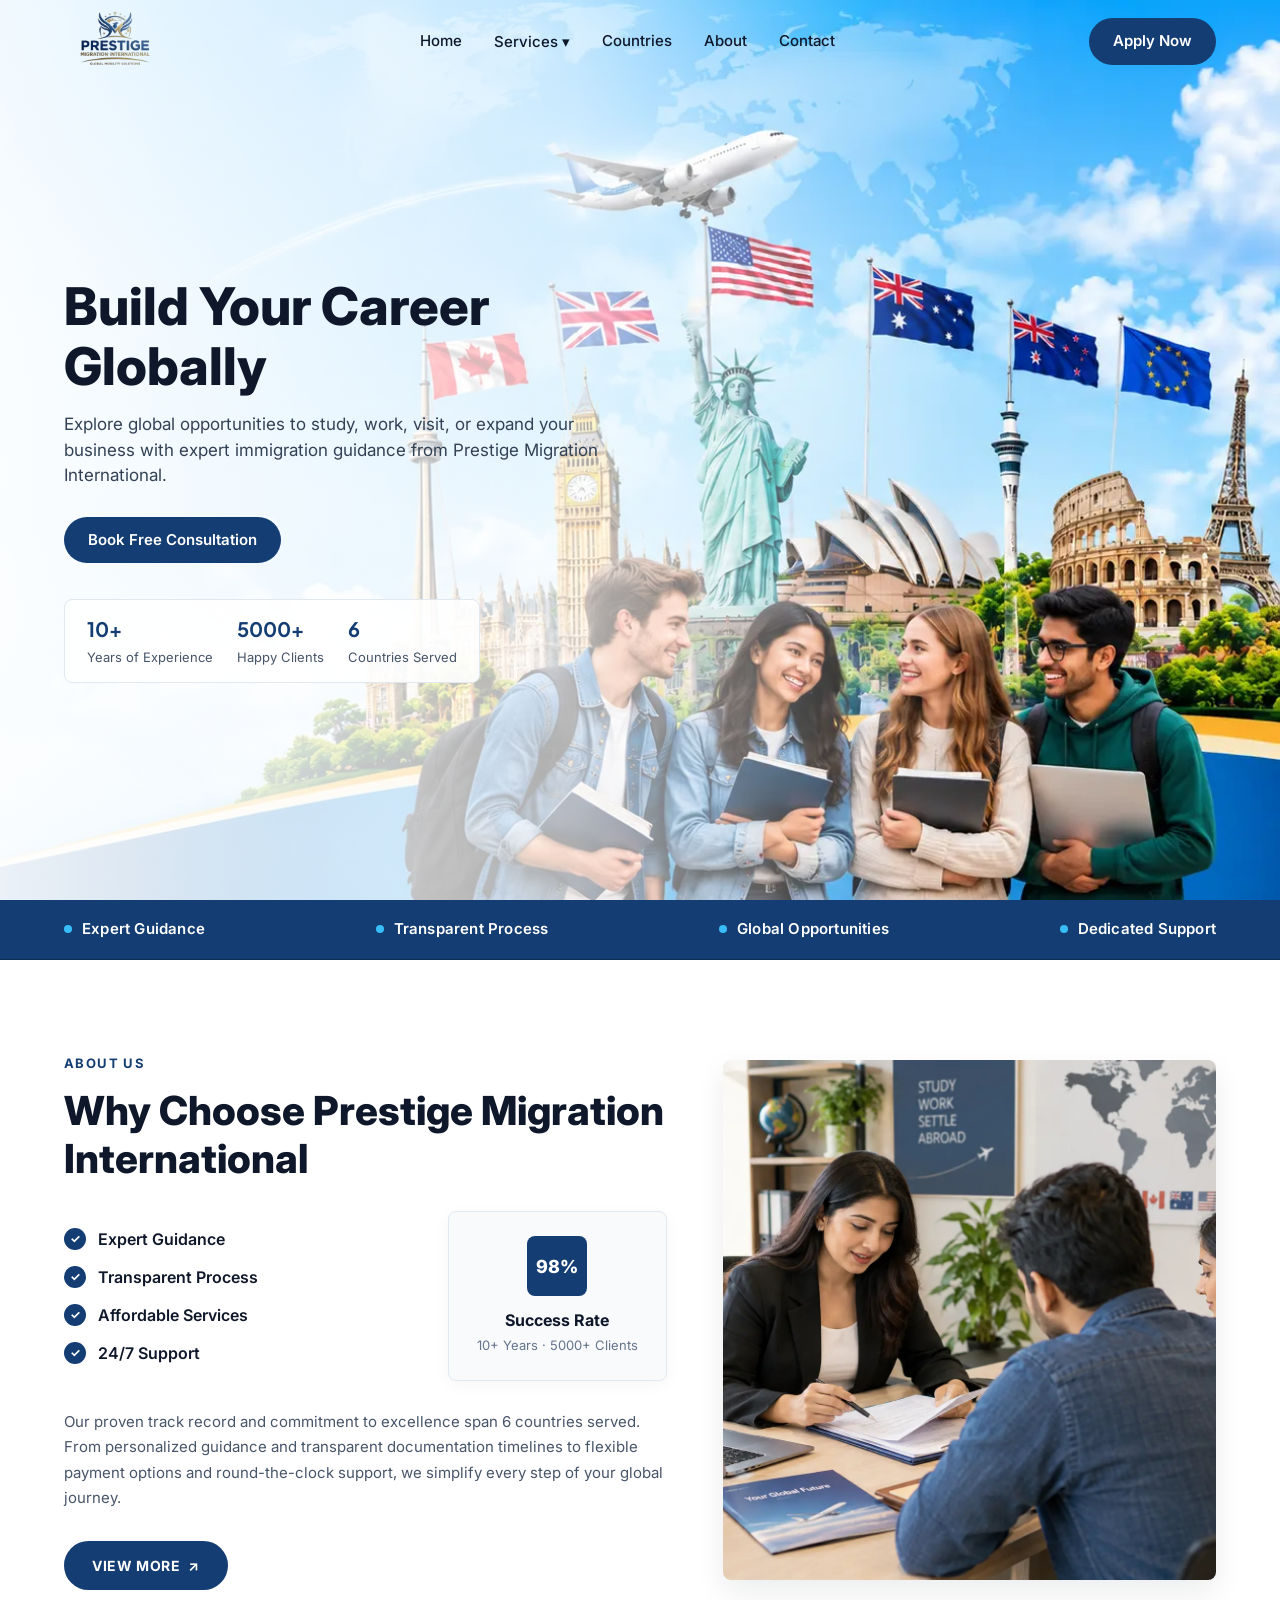
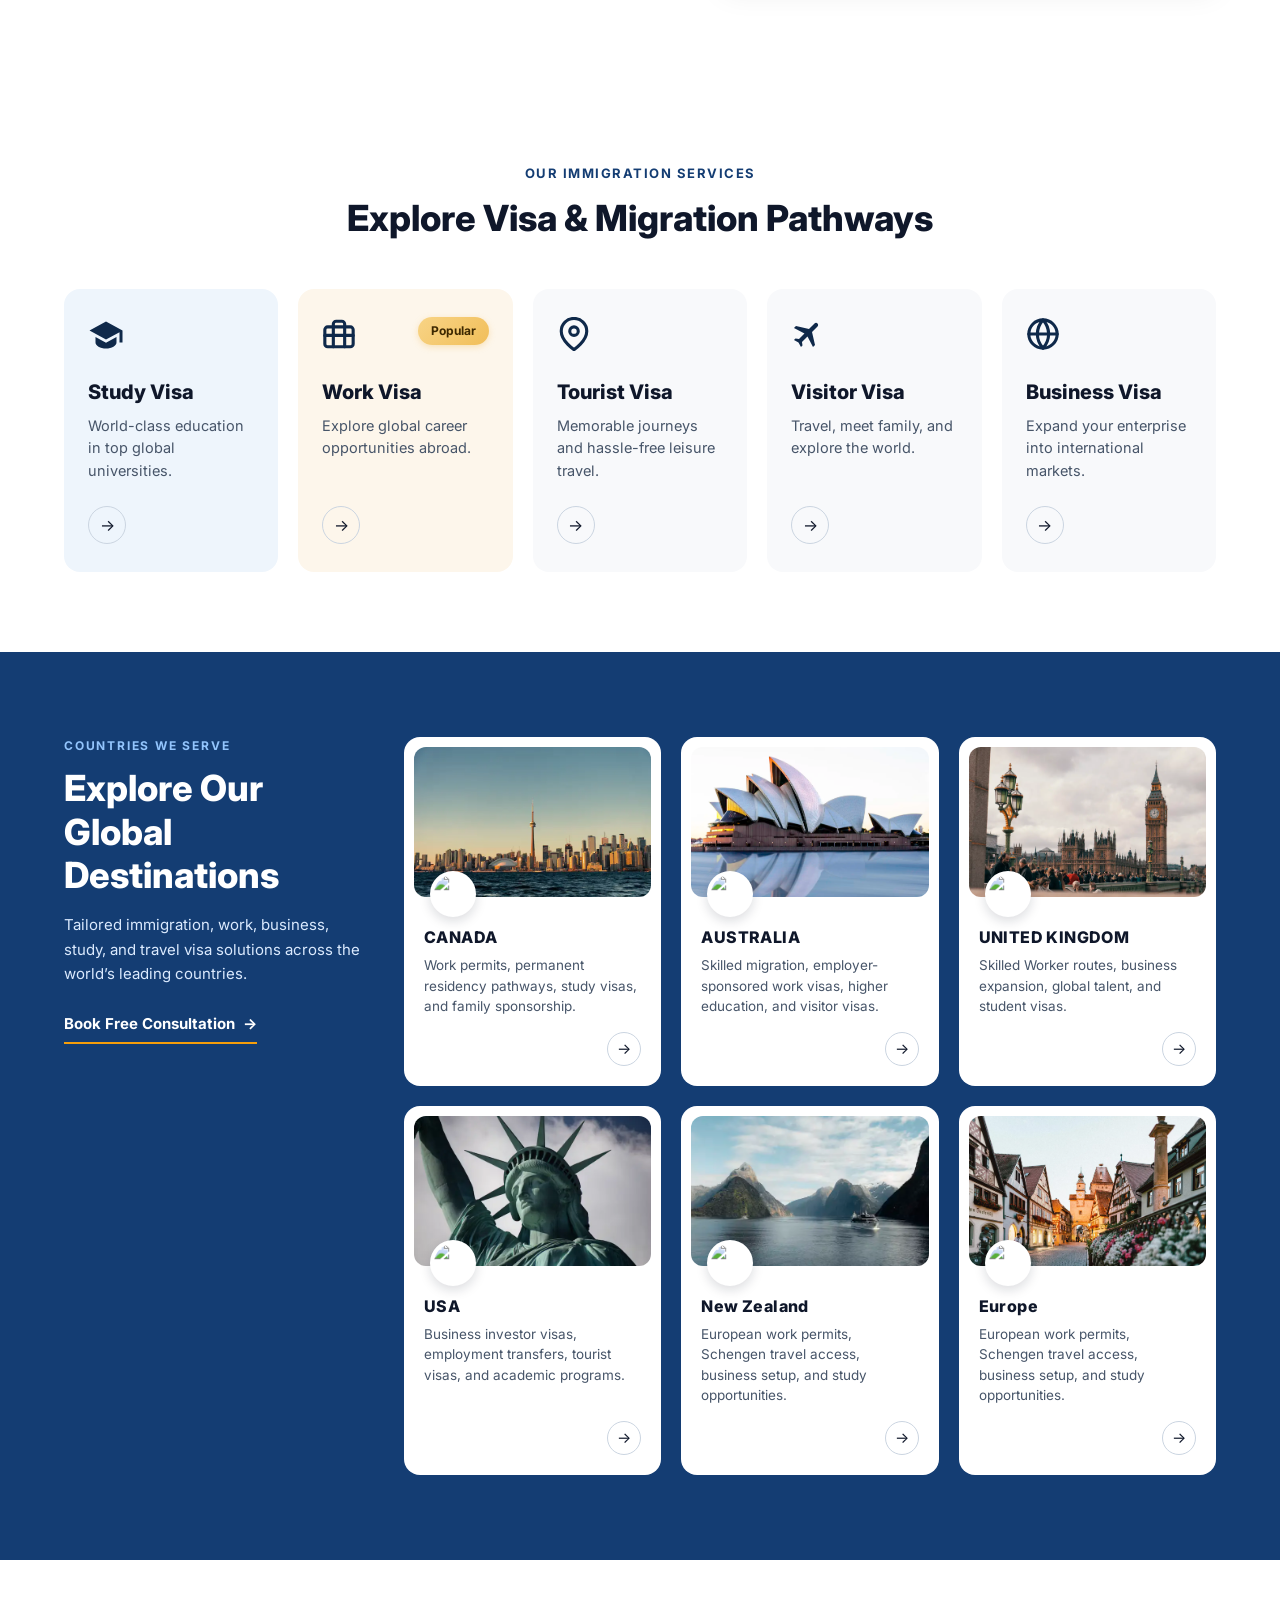
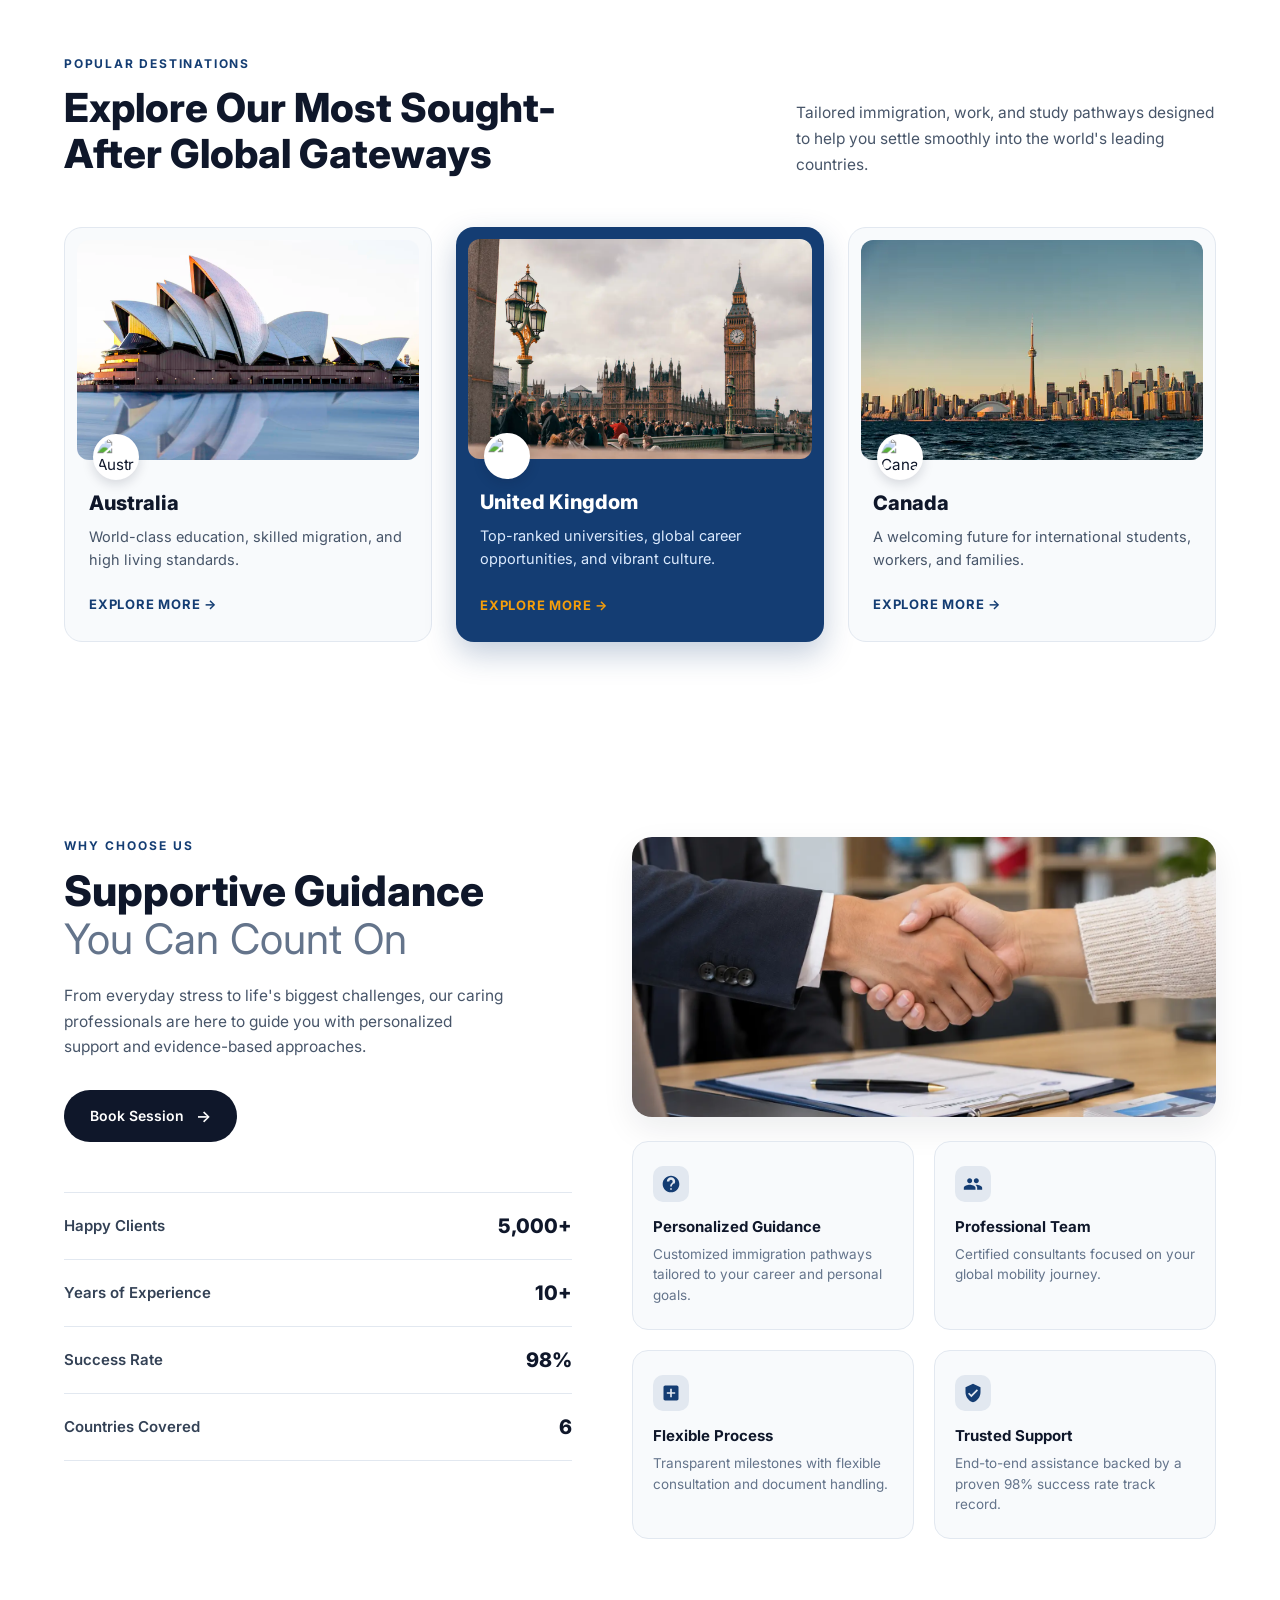
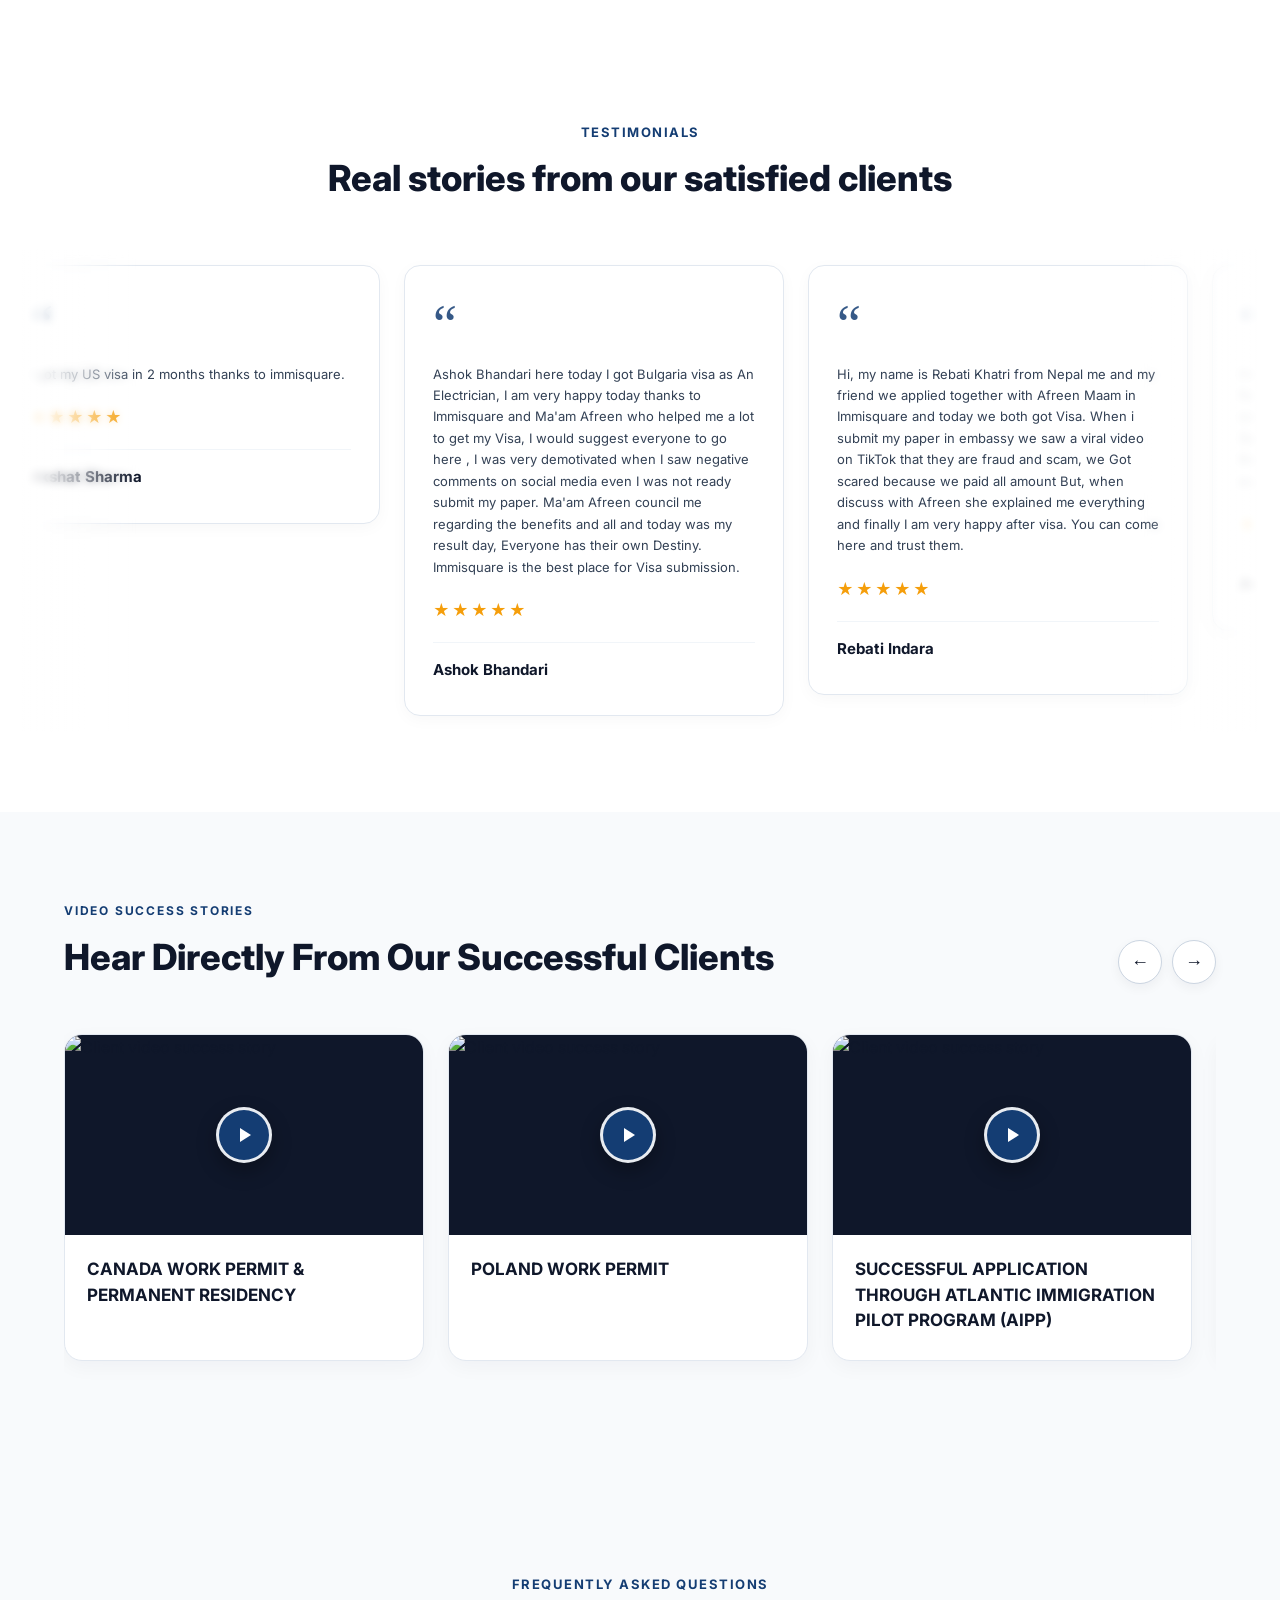
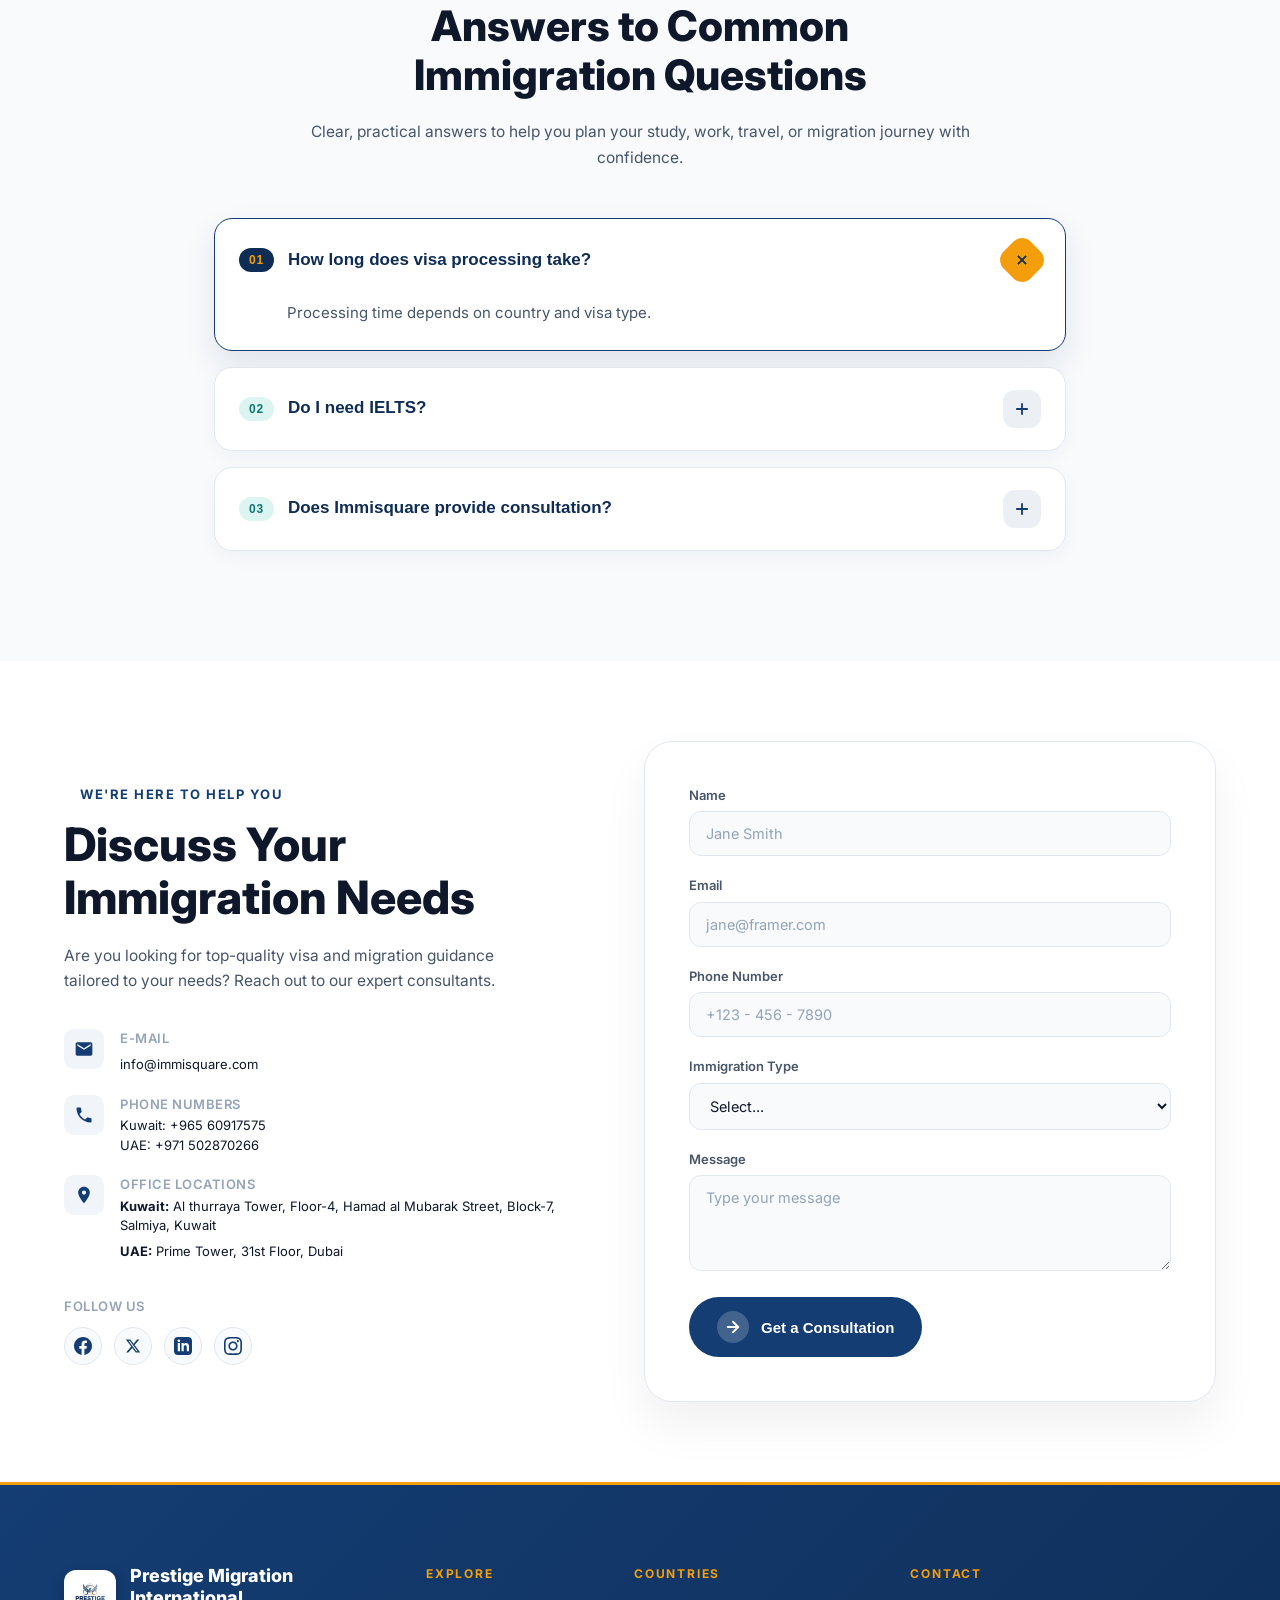
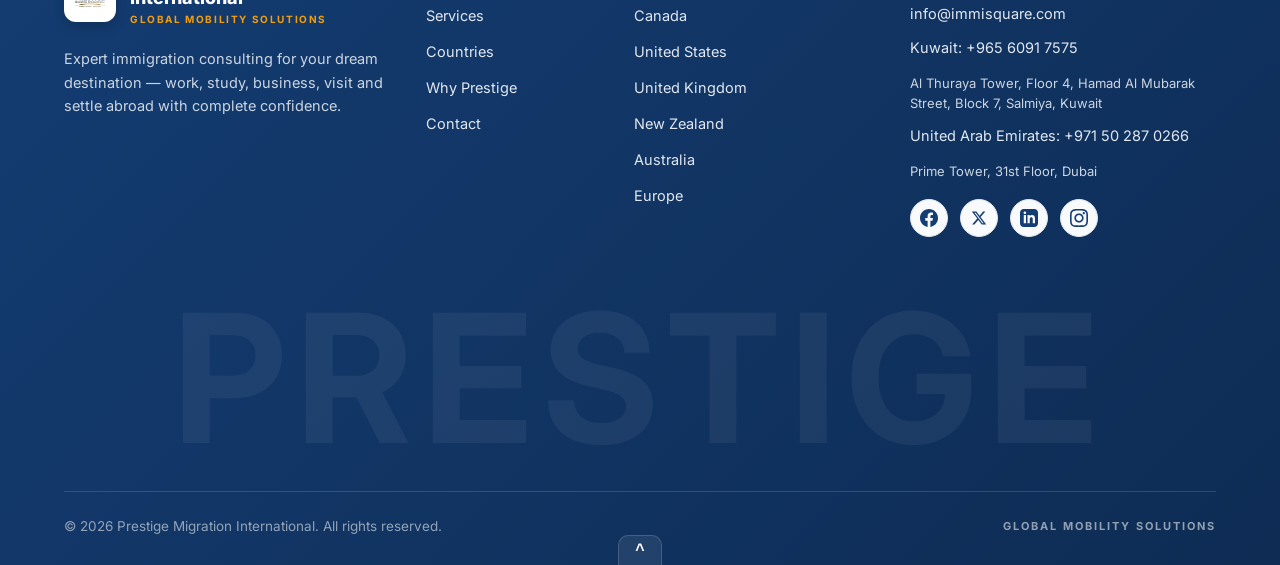
==== commit 49d0ffaf: "final before launch" ====
--- a/index.html
+++ b/index.html
@@ -15,11 +15,11 @@
 <body>
 
 
-<header class="navbar" id="navbar">
+ <header class="navbar" id="navbar">
     <div class="container navbar-inner">
       <!-- Left: Logo -->
-      <a href="#" class="logo">
-        <img src="./assets/logo/prestige-removebg-preview.png" alt="Prestige Migration International" />
+      <a href="./index.html" class="logo">
+        <img src="./assets/logo/prestige-logo-bg-remove.webp" alt="Prestige Migration International" />
       </a>
 
       <!-- Center / Mobile Drawer: Navigation Links -->
@@ -29,48 +29,43 @@
         <div class="dropdown">
           <button type="button" class="nav-link dropdown-btn" onclick="toggleMobileDropdown(this)">Services ▾</button>
           <div class="dropdown-menu">
-            <a href="./service.html" onclick="closeMobileMenu()">Study Abroad</a>
-            <a href="#work" onclick="closeMobileMenu()">Work Permits</a>
-            <a href="#tourist" onclick="closeMobileMenu()">Tourist Visa</a>
-            <a href="#visit" onclick="closeMobileMenu()">Visitor Visas</a>
-            <a href="#business" onclick="closeMobileMenu()">Business Immigration</a>
-          </div>
-        </div>
-
-        <div class="dropdown">
-          <button type="button" class="nav-link dropdown-btn" onclick="toggleMobileDropdown(this)">Countries ▾</button>
-          <div class="dropdown-menu">
-            <a href="#canada" onclick="closeMobileMenu()">Canada</a>
-            <a href="#uk" onclick="closeMobileMenu()">United Kingdom</a>
-            <a href="#usa" onclick="closeMobileMenu()">United States</a>
-            <a href="#australia" onclick="closeMobileMenu()">Australia</a>
-            <a href="#nz" onclick="closeMobileMenu()">New Zealand</a>
-            <a href="#europe" onclick="closeMobileMenu()">Europe</a>
-          </div>
-        </div>
-
-        <a href="#about" class="nav-link" onclick="closeMobileMenu()">About</a>
+            <a href="./service.html#study-visa" onclick="closeMobileMenu()">Study Abroad</a>
+            <a href="./service.html#work-visa" onclick="closeMobileMenu()">Work Permits</a>
+            <a href="./service.html#tourist-visa" onclick="closeMobileMenu()">Tourist Visa</a>
+            <a href="./service.html#visitor-visa" onclick="closeMobileMenu()">Visitor Visas</a>
+            <a href="./service.html#business-visa" onclick="closeMobileMenu()">Business Immigration</a>
+          </div>
+        </div>
+
+        <a href="./countries.html" class="nav-link" onclick="closeMobileMenu()">Countries</a>
+
+        <a href="./about.html" class="nav-link" onclick="closeMobileMenu()">About</a>
         <a href="./contact.html" class="nav-link" onclick="closeMobileMenu()">Contact</a>
         <a href="./contact.html" class="btn btn-primary mobile-cta" onclick="closeMobileMenu()">Apply Now</a>
       </nav>
 
       <!-- Right: Apply Button (Desktop Only) + Hamburger Toggle (Mobile Only) -->
       <div class="nav-right">
-        <a href="#apply" class="btn btn-primary desktop-cta">Apply Now</a>
+        <a href="./contact.html" class="btn btn-primary desktop-cta">Apply Now</a>
         <button type="button" class="menu-toggle" id="menuToggle" aria-label="Toggle Menu" onclick="toggleMobileMenu()">☰</button>
       </div>
     </div>
   </header>
 
 
-<section class="hero" style="background-image: url('./assets/imaegs/Study\ Abroad\ Adventures\ Around\ the\ World.png');">
+
+
+
+
+
+<section class="hero" style="background-image: url('./assets/images/home_hero.webp');">
   <div class="container">
     <div class="hero-content">
       <h1>Build Your Career Globally</h1>
       <p>Explore global opportunities to study, work, visit, or expand your business with expert immigration guidance from Prestige Migration International.</p>
 
       <div class="hero-btns">
-        <a href="#consultation" class="btn btn-primary">Book Free Consultation</a>
+        <a href="./contact.html" class="btn btn-primary">Book Free Consultation</a>
       </div>
 
       <div class="trust-bar">
@@ -166,14 +161,14 @@
           Our proven track record and commitment to excellence span 6 countries served. From personalized guidance and transparent documentation timelines to flexible payment options and round-the-clock support, we simplify every step of your global journey.
         </p>
 
-        <a href="#services" class="btn-about">
+        <a href="./about.html" class="btn-about">
           VIEW MORE <span aria-hidden="true">↗</span>
         </a>
       </div>
 
       <!-- Right Image Column -->
       <div class="about-image">
-<img src="./assets/imaegs/image.png">
+<img src="./assets/images/hero_about.webp">
       </div>
 
     </div>
@@ -312,9 +307,9 @@
       <div class="countries-grid">
         
         <!-- 1. Canada -->
-        <a href="#consultation" class="country-card">
+        <a href="./countries/canada.html" class="country-card">
           <div class="country-img">
-            <img src="https://images.unsplash.com/photo-1674699244848-8180d8d12360?w=600&auto=format&fit=crop&q=60&ixlib=rb-4.1.0&ixid=NHwxMjA3fDA%3D" alt="Toronto skyline in Canada">
+            <img src="./assets/images/home_canada.webp" alt="Toronto skyline in Canada">
           </div>
           <div class="country-body">
 <!-- Flag Image inside the circular badge -->
@@ -328,9 +323,9 @@
         </a>
 
         <!-- 2. Australia -->
-        <a href="#consultation" class="country-card">
+        <a href="./countries/australia.html" class="country-card">
           <div class="country-img">
-            <img src="https://images.unsplash.com/photo-1771770999868-98b95fc407c6?w=600&auto=format&fit=crop&q=60&ixlib=rb-4.1.0&ixid=NHwxMjA3fDA%3D" alt="Sydney Opera House in Australia">
+            <img src="./assets/images/home_australia.webp" alt="Sydney Opera House in Australia">
           </div>
           <div class="country-body">
 <span class="country-flag">
@@ -342,9 +337,9 @@
         </a>
 
         <!-- 3. UK -->
-        <a href="#consultation" class="country-card">
+        <a href="./countries/uk.html" class="country-card">
           <div class="country-img">
-            <img src="https://images.unsplash.com/photo-1699130725094-2dbd6ee0d583?w=600&auto=format&fit=crop&q=60&ixlib=rb-4.1.0&ixid=NHwxMjA3fDA%3D" alt="Big Ben and Westminster in the UK">
+            <img src="./assets/images/home_uk.webp" alt="Big Ben and Westminster in the UK">
           </div>
           <div class="country-body">
 <span class="country-flag">
@@ -356,9 +351,9 @@
         </a>
 
         <!-- 4. USA -->
-        <a href="#consultation" class="country-card">
+        <a href="./countries/us.html" class="country-card">
           <div class="country-img">
-            <img src="https://images.unsplash.com/photo-1583707225662-125fe69e6656?w=600&auto=format&fit=crop&q=60&ixlib=rb-4.1.0&ixid=NHwxMjA3fDA%3D" alt="Statue of Liberty in the USA">
+            <img src="./assets/images/home_us.webp" alt="Statue of Liberty in the USA">
           </div>
           <div class="country-body">
 <span class="country-flag">
@@ -371,9 +366,9 @@
         </a>
 
         <!-- 5. New Zealand -->
-        <a href="#consultation" class="country-card">
+        <a href="./countries/newzealand.html" class="country-card">
           <div class="country-img">
-            <img src="https://images.unsplash.com/photo-1558256720-a8ceb13f335d?q=80&w=1170&auto=format&fit=crop&ixlib=rb-4.1.0&ixid=NHwxMjA3fDA%3D" alt="Milford Sound">
+            <img src="./assets/images/home_newzealand.webp" alt="Milford Sound">
           </div>
           <div class="country-body">
 <span class="country-flag">
@@ -386,9 +381,9 @@
         </a>
 
         <!-- 6. Europe -->
-        <a href="#consultation" class="country-card">
+        <a href="./countries/europe.html" class="country-card">
           <div class="country-img">
-            <img src="https://images.unsplash.com/photo-1467269204594-9661b134dd2b?w=600&auto=format&fit=crop&q=60&ixlib=rb-4.1.0&ixid=NHwxMjA3fDA%3D" alt="Rothenburg ob der Tauber">
+            <img src="./assets/images/home_europe.webp" alt="Rothenburg ob der Tauber">
           </div>
           <div class="country-body">
 <span class="country-flag">
@@ -437,9 +432,9 @@
     <div class="destinations-3col-grid">
       
       <!-- Card 1: Australia (Standard Card) -->
-      <a href="#consultation" class="dest-card standard-card">
+      <a href="./countries/australia.html" class="dest-card standard-card">
         <div class="dest-card-img">
-          <img src="https://images.unsplash.com/photo-1771770999868-98b95fc407c6?w=600&auto=format&fit=crop&q=60&ixlib=rb-4.1.0&ixid=NHwxMjA3fDA%3D" alt="Sydney Opera House in Australia">
+          <img src="./assets/images/home_australia.webp" alt="Sydney Opera House in Australia">
         </div>
         <div class="dest-card-body">
 <span class="country-flag">
@@ -452,9 +447,9 @@
       </a>
 
       <!-- Card 2: United Kingdom (Highlighted Blue Card) -->
-      <a href="#consultation" class="dest-card blue-card">
+      <a href="./countries/uk.html" class="dest-card blue-card">
         <div class="dest-card-img">
-          <img src="https://images.unsplash.com/photo-1699130725094-2dbd6ee0d583?w=600&auto=format&fit=crop&q=60&ixlib=rb-4.1.0&ixid=NHwxMjA3fDA%3D" alt="Big Ben in United Kingdom">
+          <img src="./assets/images/home_uk.webp" alt="Big Ben in United Kingdom">
         </div>
         <div class="dest-card-body">
 <span class="country-flag">
@@ -467,9 +462,9 @@
       </a>
 
       <!-- Card 3: Canada (Standard Card) -->
-      <a href="#consultation" class="dest-card standard-card">
+      <a href="./countries/canada.html" class="dest-card standard-card">
         <div class="dest-card-img">
-          <img src="https://images.unsplash.com/photo-1674699244848-8180d8d12360?w=600&auto=format&fit=crop&q=60&ixlib=rb-4.1.0&ixid=NHwxMjA3fDA%3D" alt="Toronto skyline in Canada">
+          <img src="./assets/images/home_canada.webp" alt="Toronto skyline in Canada">
         </div>
         <div class="dest-card-body">
 <span class="country-flag">
@@ -539,7 +534,7 @@
         
         <!-- Top Image Showcase -->
         <div class="why-image-wrap">
-         <img src="./assets/imaegs/about.png">
+         <img src="./assets/images/hero_whychooseus.webp">
         </div>
 
         <!-- 2x2 Grid Cards -->
@@ -823,6 +818,107 @@
 
 
 
+
+
+
+
+<!-- FREQUENTLY ASKED QUESTIONS SECTION (INDEX.HTML) -->
+<section class="pmi-faq-section" id="faq">
+  <div class="container">
+
+    <!-- Section Header -->
+    <div class="pmi-faq-header">
+      <span class="pmi-faq-eyebrow">FREQUENTLY ASKED QUESTIONS</span>
+      <h2 class="pmi-faq-heading">Answers to Common Immigration Questions</h2>
+      <p class="pmi-faq-desc">
+        Clear, practical answers to help you plan your study, work, travel, or migration journey with confidence.
+      </p>
+    </div>
+
+    <!-- Accordion List -->
+    <div class="pmi-faq-list" role="region" aria-label="Frequently Asked Questions">
+
+      <!-- FAQ 1 -->
+      <div class="pmi-faq-item is-open">
+        <button type="button" class="pmi-faq-trigger" aria-expanded="true" aria-controls="faq-panel-1" id="faq-btn-1">
+          <span class="pmi-faq-q-wrap">
+            <span class="pmi-faq-num">01</span>
+            <span class="pmi-faq-question">How long does visa processing take?</span>
+          </span>
+          <span class="pmi-faq-icon" aria-hidden="true">
+            <svg width="20" height="20" fill="none" stroke="currentColor" stroke-width="2.2" viewBox="0 0 24 24">
+              <line x1="12" y1="5" x2="12" y2="19"></line>
+              <line x1="5" y1="12" x2="19" y2="12"></line>
+            </svg>
+          </span>
+        </button>
+        <div class="pmi-faq-panel" id="faq-panel-1" role="region" aria-labelledby="faq-btn-1">
+          <div class="pmi-faq-answer">
+            <p>Processing time depends on country and visa type.</p>
+          </div>
+        </div>
+      </div>
+
+      <!-- FAQ 2 -->
+      <div class="pmi-faq-item">
+        <button type="button" class="pmi-faq-trigger" aria-expanded="false" aria-controls="faq-panel-2" id="faq-btn-2">
+          <span class="pmi-faq-q-wrap">
+            <span class="pmi-faq-num">02</span>
+            <span class="pmi-faq-question">Do I need IELTS?</span>
+          </span>
+          <span class="pmi-faq-icon" aria-hidden="true">
+            <svg width="20" height="20" fill="none" stroke="currentColor" stroke-width="2.2" viewBox="0 0 24 24">
+              <line x1="12" y1="5" x2="12" y2="19"></line>
+              <line x1="5" y1="12" x2="19" y2="12"></line>
+            </svg>
+          </span>
+        </button>
+        <div class="pmi-faq-panel" id="faq-panel-2" role="region" aria-labelledby="faq-btn-2">
+          <div class="pmi-faq-answer">
+            <p>Yes, most immigration programs require language proficiency.</p>
+          </div>
+        </div>
+      </div>
+
+      <!-- FAQ 3 -->
+      <div class="pmi-faq-item">
+        <button type="button" class="pmi-faq-trigger" aria-expanded="false" aria-controls="faq-panel-3" id="faq-btn-3">
+          <span class="pmi-faq-q-wrap">
+            <span class="pmi-faq-num">03</span>
+            <span class="pmi-faq-question">Does Immisquare provide consultation?</span>
+          </span>
+          <span class="pmi-faq-icon" aria-hidden="true">
+            <svg width="20" height="20" fill="none" stroke="currentColor" stroke-width="2.2" viewBox="0 0 24 24">
+              <line x1="12" y1="5" x2="12" y2="19"></line>
+              <line x1="5" y1="12" x2="19" y2="12"></line>
+            </svg>
+          </span>
+        </button>
+        <div class="pmi-faq-panel" id="faq-panel-3" role="region" aria-labelledby="faq-btn-3">
+          <div class="pmi-faq-answer">
+            <p>Yes, we offer expert consultation for all visa categories.</p>
+          </div>
+        </div>
+      </div>
+
+    </div>
+
+  </div>
+</section>
+
+
+
+
+
+
+
+
+
+
+
+
+
+
 <!-- FREE CONSULTATION & CONTACT SECTION -->
 <section class="consultation-section" id="consultation">
   <div class="container">
@@ -877,16 +973,16 @@
         <div class="consultation-socials">
           <span class="method-label" style="margin-bottom: 10px; display: block;">Follow Us</span>
           <div class="social-icons">
-            <a href="#" aria-label="Facebook" class="social-icon">
+            <a href="https://www.facebook.com/Immisquare/" aria-label="Facebook" class="social-icon">
               <svg width="18" height="18" fill="currentColor" viewBox="0 0 24 24"><path d="M24 12.073c0-6.627-5.373-12-12-12s-12 5.373-12 12c0 5.99 4.388 10.954 10.125 11.854v-8.385H7.078v-3.47h3.047V9.43c0-3.007 1.792-4.669 4.533-4.669 1.312 0 2.686.235 2.686.235v2.953H15.83c-1.491 0-1.956.925-1.956 1.874v2.25h3.328l-.532 3.47h-2.796v8.385C19.612 23.027 24 18.062 24 12.073z"/></svg>
             </a>
-            <a href="#" aria-label="X" class="social-icon">
+            <a href="https://x.com/immisquare" aria-label="X" class="social-icon">
               <svg width="16" height="16" fill="currentColor" viewBox="0 0 24 24"><path d="M18.244 2.25h3.308l-7.227 8.26 8.502 11.24H16.17l-5.214-6.817L4.99 21.75H1.68l7.73-8.835L1.254 2.25H8.08l4.713 6.231zm-1.161 17.52h1.833L7.084 4.126H5.117z"/></svg>
             </a>
-            <a href="#" aria-label="LinkedIn" class="social-icon">
+            <a href="https://linkedin.com/company/immisquare" aria-label="LinkedIn" class="social-icon">
               <svg width="18" height="18" fill="currentColor" viewBox="0 0 24 24"><path d="M19 0h-14c-2.761 0-5 2.239-5 5v14c0 2.761 2.239 5 5 5h14c2.762 0 5-2.239 5-5v-14c0-2.761-2.238-5-5-5zm-11 19h-3v-11h3v11zm-1.5-12.268c-.966 0-1.75-.79-1.75-1.764s.784-1.764 1.75-1.764 1.75.79 1.75 1.764-.783 1.764-1.75 1.764zm13.5 12.268h-3v-5.604c0-3.368-4-3.113-4 0v5.604h-3v-11h3v1.765c1.396-2.586 7-2.777 7 2.476v6.759z"/></svg>
             </a>
-            <a href="#" aria-label="Instagram" class="social-icon">
+            <a href="https://instagram.com/immisquare" aria-label="Instagram" class="social-icon">
               <svg width="18" height="18" fill="currentColor" viewBox="0 0 24 24"><path d="M12 2.163c3.204 0 3.584.012 4.85.07 3.252.148 4.771 1.691 4.919 4.919.058 1.265.069 1.645.069 4.849 0 3.205-.012 3.584-.069 4.849-.149 3.225-1.664 4.771-4.919 4.919-1.266.058-1.644.07-4.85.07-3.204 0-3.584-.012-4.849-.07-3.26-.149-4.771-1.699-4.919-4.92-.058-1.265-.07-1.644-.07-4.849 0-3.204.013-3.583.07-4.849.149-3.227 1.664-4.771 4.919-4.919 1.266-.057 1.645-.069 4.849-.069zm0-2.163c-3.259 0-3.667.014-4.947.072-4.358.2-6.78 2.618-6.98 6.98-.059 1.281-.073 1.689-.073 4.948 0 3.259.014 3.668.072 4.948.2 4.358 2.618 6.78 6.98 6.98 1.281.058 1.689.072 4.948.072 3.259 0 3.668-.014 4.948-.072 4.354-.2 6.782-2.618 6.979-6.98.059-1.28.073-1.689.073-4.948 0-3.259-.014-3.667-.072-4.947-.196-4.354-2.617-6.78-6.979-6.98-1.281-.059-1.69-.073-4.949-.073zm0 5.838c-3.403 0-6.162 2.759-6.162 6.162s2.759 6.163 6.162 6.163 6.162-2.759 6.162-6.163c0-3.403-2.759-6.162-6.162-6.162zm0 10.162c-2.209 0-4-1.79-4-4 0-2.209 1.791-4 4-4s4 1.791 4 4c0 2.21-1.791 4-4 4zm6.406-11.845c-.796 0-1.441.645-1.441 1.44s.645 1.44 1.441 1.44c.795 0 1.439-.645 1.439-1.44s-.644-1.44-1.439-1.44z"/></svg>
             </a>
           </div>
@@ -962,7 +1058,7 @@
       <div class="footer-col footer-brand-col">
         <div class="footer-logo-wrap">
           <div class="footer-logo-badge">
-            <img src="./assets/logo/WhatsApp Image 2026-11-14 at 6.48.23 PM.jpeg" alt="Prestige Migration Logo">
+            <img src="./assets/logo/prestige-logo.webp" alt="Prestige Migration Logo">
           </div>
           <div class="footer-logo-text">
             <h3>Prestige Migration International</h3>
@@ -978,21 +1074,52 @@
       <div class="footer-col">
         <h4>EXPLORE</h4>
         <ul class="footer-links">
-          <li><a href="#services">Services</a></li>
-          <li><a href="#countries">Countries</a></li>
-          <li><a href="#about">Why Prestige</a></li>
-          <li><a href="#consultation">Contact</a></li>
+          <li><a href="./service.html">Services</a></li>
+          <li><a href="./countries.html">Countries</a></li>
+          <li><a href="./about.html">Why Prestige</a></li>
+          <li><a href="./contact.html">Contact</a></li>
         </ul>
       </div>
 
       <!-- Col 3: Contact Info -->
+      <div class="footer-col">
+        <h4>COUNTRIES</h4>
+        <ul class="footer-links">
+          <li><a href="./countries/canada.html">Canada</a></li>
+          <li><a href="./countries/us.html">United States</a></li>
+          <li><a href="./countries/uk.html">United Kingdom</a></li>
+          <li><a href="./countries/newzealand.html">New Zealand</a></li>
+          <li><a href="./countries/australia.html">Australia</a></li>
+          <li><a href="./countries/europe.html">Europe</a></li>
+        </ul>
+      </div>
+
+      <!-- Col 4: Contact Info -->
       <div class="footer-col">
         <h4>CONTACT</h4>
         <ul class="footer-contact-list">
           <li><a href="mailto:info@immisquare.com">info@immisquare.com</a></li>
           <li>Kuwait: +965 6091 7575</li>
+          <li><span class="footer-address">Al Thuraya Tower, Floor 4, Hamad Al Mubarak Street, Block 7, Salmiya, Kuwait</span></li>
           <li>United Arab Emirates: +971 50 287 0266</li>
+          <li><span class="footer-address">Prime Tower, 31st Floor, Dubai</span></li>
         </ul>
+        <div class="footer-socials" aria-label="Social media">
+          <div class="social-icons">
+            <a href="https://www.facebook.com/Immisquare/" target="_blank" rel="noopener noreferrer" aria-label="Facebook" class="social-icon">
+              <svg width="18" height="18" fill="currentColor" viewBox="0 0 24 24"><path d="M24 12.073c0-6.627-5.373-12-12-12s-12 5.373-12 12c0 5.99 4.388 10.954 10.125 11.854v-8.385H7.078v-3.47h3.047V9.43c0-3.007 1.792-4.669 4.533-4.669 1.312 0 2.686.235 2.686.235v2.953H15.83c-1.491 0-1.956.925-1.956 1.874v2.25h3.328l-.532 3.47h-2.796v8.385C19.612 23.027 24 18.062 24 12.073z"/></svg>
+            </a>
+            <a href="https://x.com/immisquare" target="_blank" rel="noopener noreferrer" aria-label="X" class="social-icon">
+              <svg width="16" height="16" fill="currentColor" viewBox="0 0 24 24"><path d="M18.244 2.25h3.308l-7.227 8.26 8.502 11.24H16.17l-5.214-6.817L4.99 21.75H1.68l7.73-8.835L1.254 2.25H8.08l4.713 6.231zm-1.161 17.52h1.833L7.084 4.126H5.117z"/></svg>
+            </a>
+            <a href="https://linkedin.com/company/immisquare" target="_blank" rel="noopener noreferrer" aria-label="LinkedIn" class="social-icon">
+              <svg width="18" height="18" fill="currentColor" viewBox="0 0 24 24"><path d="M19 0h-14c-2.761 0-5 2.239-5 5v14c0 2.761 2.239 5 5 5h14c2.762 0 5-2.239 5-5v-14c0-2.761-2.238-5-5-5zm-11 19h-3v-11h3v11zm-1.5-12.268c-.966 0-1.75-.79-1.75-1.764s.784-1.764 1.75-1.764 1.75.79 1.75 1.764-.783 1.764-1.75 1.764zm13.5 12.268h-3v-5.604c0-3.368-4-3.113-4 0v5.604h-3v-11h3v1.765c1.396-2.586 7-2.777 7 2.476v6.759z"/></svg>
+            </a>
+            <a href="https://instagram.com/immisquare" target="_blank" rel="noopener noreferrer" aria-label="Instagram" class="social-icon">
+              <svg width="18" height="18" fill="currentColor" viewBox="0 0 24 24"><path d="M12 2.163c3.204 0 3.584.012 4.85.07 3.252.148 4.771 1.691 4.919 4.919.058 1.265.069 1.645.069 4.849 0 3.205-.012 3.584-.069 4.849-.149 3.225-1.664 4.771-4.919 4.919-1.266.058-1.644.07-4.85.07-3.204 0-3.584-.012-4.849-.07-3.26-.149-4.771-1.699-4.919-4.92-.058-1.265-.07-1.644-.07-4.849 0-3.204.013-3.583.07-4.849.149-3.227 1.664-4.771 4.919-4.919 1.266-.057 1.645-.069 4.849-.069zm0-2.163c-3.259 0-3.667.014-4.947.072-4.358.2-6.78 2.618-6.98 6.98-.059 1.281-.073 1.689-.073 4.948 0 3.259.014 3.668.072 4.948.2 4.358 2.618 6.78 6.98 6.98 1.281.058 1.689.072 4.948.072 3.259 0 3.668-.014 4.948-.072 4.354-.2 6.782-2.618 6.979-6.98.059-1.28.073-1.689.073-4.948 0-3.259-.014-3.667-.072-4.947-.196-4.354-2.617-6.78-6.979-6.98-1.281-.059-1.69-.073-4.949-.073zm0 5.838c-3.403 0-6.162 2.759-6.162 6.162s2.759 6.163 6.162 6.163 6.162-2.759 6.162-6.163c0-3.403-2.759-6.162-6.162-6.162zm0 10.162c-2.209 0-4-1.79-4-4 0-2.209 1.791-4 4-4s4 1.791 4 4c0 2.21-1.791 4-4 4zm6.406-11.845c-.796 0-1.441.645-1.441 1.44s.645 1.44 1.441 1.44c.795 0 1.439-.645 1.439-1.44s-.644-1.44-1.439-1.44z"/></svg>
+            </a>
+          </div>
+        </div>
       </div>
 
     </div>
--- a/css/global.css
+++ b/css/global.css
@@ -337,8 +337,8 @@
 /* Main Footer Grid */
 .footer-grid {
   display: grid;
-  grid-template-columns: 1.6fr 1fr 1.2fr;
-  gap: 48px;
+  grid-template-columns: 1.35fr 0.72fr 1fr 1.25fr;
+  gap: 32px;
   padding-bottom: 40px;
   position: relative;
   z-index: 2;
@@ -431,6 +431,69 @@
 .footer-contact-list a:hover {
   color: #f59e0b;
   transform: translateX(4px);
+}
+
+.footer-address {
+  display: block;
+  line-height: 1.55;
+  margin-top: 2px;
+  color: #cbd5e1;
+  font-size: 13px;
+}
+
+.footer-socials {
+  display: flex;
+  align-items: center;
+  gap: 10px;
+  margin-top: 18px;
+  flex-wrap: wrap;
+}
+
+.footer-socials .social-icons {
+  display: flex;
+  gap: 12px;
+}
+
+.footer-socials .social-icon {
+  width: 38px;
+  height: 38px;
+  border-radius: 50%;
+  background: #f8fafc;
+  border: 1px solid #e2e8f0;
+  color: #143d73;
+  display: flex;
+  align-items: center;
+  justify-content: center;
+  transition: all 0.2s ease;
+  text-decoration: none;
+}
+
+.footer-socials .social-icon:hover {
+  background: #f59e0b;
+  border-color: #f59e0b;
+  color: #0e2c54;
+  transform: translateY(-2px);
+}
+
+.footer-social-link {
+  width: 34px;
+  height: 34px;
+  border-radius: 50%;
+  border: 1px solid rgba(255, 255, 255, 0.22);
+  display: inline-flex;
+  align-items: center;
+  justify-content: center;
+  color: #ffffff;
+  font-size: 13px;
+  font-weight: 800;
+  transition: background 0.2s ease, border-color 0.2s ease, color 0.2s ease, transform 0.2s ease;
+}
+
+.footer-social-link:hover {
+  background: #f59e0b;
+  border-color: #f59e0b;
+  color: #0e2c54;
+  transform: translateY(-2px);
 }
 
 /* Huge Serif Watermark (Sits cleanly above the divider line) */
@@ -531,4 +594,254 @@
     text-align: center;
     padding-bottom: 48px; /* Leaves room for the centered bottom tab */
   }
+}
+
+
+
+
+
+
+
+
+
+
+
+
+
+
+
+
+
+
+
+
+
+/* =========================================
+   FINAL CONSULTATION CTA SECTION
+   ========================================= */
+.final-consultation-section {
+  padding: 100px 0;
+  background: #f8fafc;
+  border-top: 1px solid #e2e8f0;
+  scroll-margin-top: 90px;
+}
+
+.consultation-banner {
+  background: linear-gradient(135deg, #0e2c54 0%, #143d73 100%);
+  border-radius: 28px;
+  padding: 64px 56px;
+  display: grid;
+  grid-template-columns: 1.1fr 0.9fr;
+  gap: 56px;
+  align-items: center;
+  box-shadow: 0 24px 54px rgba(14, 44, 84, 0.22);
+  position: relative;
+  overflow: hidden;
+}
+
+/* Subtle Decorative Watermark Accent */
+.consultation-banner::before {
+  content: "PRESTIGE";
+  position: absolute;
+  bottom: -24px;
+  left: 32px;
+  font-size: 110px;
+  font-weight: 700;
+  letter-spacing: 8px;
+  color: rgba(255, 255, 255, 0.04);
+  pointer-events: none;
+  user-select: none;
+}
+
+/* Left Column Content */
+.consultation-content {
+  position: relative;
+  z-index: 2;
+  color: #ffffff;
+}
+
+.consultation-eyebrow {
+  display: inline-block;
+  font-size: 12px;
+  font-weight: 700;
+  letter-spacing: 2px;
+  color: #f59e0b;
+  /* background: rgba(245, 158, 11, 0.14); */
+  /* border: 1px solid rgba(245, 158, 11, 0.35); */
+  padding: 6px 16px;
+  border-radius: 50px;
+  text-transform: uppercase;
+  margin-bottom: 18px;
+}
+
+.consultation-content h2 {
+  font-size: clamp(28px, 3.4vw, 40px);
+  font-weight: 700;
+  line-height: 1.2;
+  letter-spacing: 0.4;
+  color: #ffffff;
+  margin: 0 0 18px 0;
+}
+
+.consultation-desc {
+  font-size: 13.5px;
+  line-height: 1.5;
+  color: #cbd5e1;
+  margin: 0 0 28px 0;
+}
+
+/* Perks List */
+.consultation-perks {
+  list-style: none;
+  padding: 0;
+  margin: 0;
+  display: flex;
+  flex-direction: column;
+  gap: 14px;
+}
+
+.consultation-perks li {
+  display: flex;
+  align-items: center;
+  gap: 12px;
+  font-size: 15.5px;
+  font-weight: 400;
+  color: #f8fafc;
+}
+
+.perk-check {
+  display: inline-flex;
+  align-items: center;
+  justify-content: center;
+  width: 24px;
+  height: 24px;
+  border-radius: 50%;
+  background: #f59e0b;
+  color: #0e2c54;
+  font-size: 13px;
+  font-weight: 800;
+  flex-shrink: 0;
+}
+
+/* Right Column Actions Card */
+.consultation-actions-card {
+  position: relative;
+  z-index: 2;
+  background: #ffffff;
+  border-radius: 20px;
+  padding: 42px 36px;
+  box-shadow: 0 20px 40px rgba(0, 0, 0, 0.2);
+  text-align: center;
+}
+
+.consultation-actions-card h3 {
+  font-size: 24px;
+  font-weight: 800;
+  color: #0e2c54;
+  margin: 0 0 8px 0;
+}
+
+.actions-subtitle {
+  font-size: 14.5px;
+  color: #64748b;
+  margin: 0 0 30px 0;
+  line-height: 1.5;
+}
+
+.consultation-btn-group {
+  display: flex;
+  flex-direction: column;
+  gap: 14px;
+  margin-bottom: 24px;
+}
+
+.btn-cta-primary {
+  display: inline-flex;
+  align-items: center;
+  justify-content: center;
+  gap: 8px;
+  width: 100%;
+  padding: 16px 28px;
+  background: #f59e0b;
+  color: #0e2c54;
+  font-size: 15.5px;
+  font-weight: 500;
+  border-radius: 30px;
+  text-decoration: none;
+  box-shadow: 0 10px 24px rgba(245, 158, 11, 0.32);
+  transition: background 0.25s ease, transform 0.25s ease, color 0.25s ease;
+}
+
+.btn-cta-primary:hover {
+  background: #0e2c54;
+  color: #ffffff;
+  transform: translateY(-2px);
+}
+
+.btn-cta-secondary {
+  display: inline-flex;
+  align-items: center;
+  justify-content: center;
+  width: 100%;
+  padding: 15px 28px;
+  background: #f1f5f9;
+  color: #143d73;
+  border: 1.5px solid #cbd5e1;
+  font-size: 15px;
+  font-weight: 500;
+  border-radius: 30px;
+  text-decoration: none;
+  transition: all 0.25s ease;
+}
+
+.btn-cta-secondary:hover {
+  background: #143d73;
+  border-color: #143d73;
+  color: #ffffff;
+  transform: translateY(-2px);
+}
+
+.consultation-direct-email {
+  font-size: 13.5px;
+  color: #64748b;
+}
+
+.consultation-direct-email span {
+  margin-right: 4px;
+}
+
+.consultation-direct-email a {
+  color: #143d73;
+  font-weight: 700;
+  text-decoration: none;
+}
+
+.consultation-direct-email a:hover {
+  text-decoration: underline;
+}
+
+/* =========================================
+   RESPONSIVE BREAKPOINTS
+   ========================================= */
+@media (max-width: 992px) {
+  .consultation-banner {
+    grid-template-columns: 1fr;
+    padding: 48px 36px;
+    gap: 40px;
+  }
+}
+
+@media (max-width: 600px) {
+  .final-consultation-section {
+    padding: 60px 0;
+  }
+
+  .consultation-banner {
+    padding: 36px 22px;
+    border-radius: 20px;
+  }
+
+  .consultation-actions-card {
+    padding: 32px 22px;
+  }
 }
--- a/css/home.css
+++ b/css/home.css
@@ -1852,4 +1852,235 @@
   .consultation-left h2 {
     font-size: 30px;
   }
+}
+
+
+
+
+
+
+
+
+
+
+
+
+/* =========================================
+   FREQUENTLY ASKED QUESTIONS SECTION (INDEX.HTML)
+   ========================================= */
+.pmi-faq-section {
+  padding: 100px 0 110px;
+  background: #f8fafc;
+}
+
+.pmi-faq-section .container {
+  max-width: 900px;
+  margin: 0 auto;
+  padding: 0 24px;
+}
+
+.pmi-faq-header {
+  text-align: center;
+  max-width: 660px;
+  margin: 0 auto 48px auto;
+}
+
+.pmi-faq-eyebrow {
+ display: inline-block;
+  font-size: 13px;
+  font-weight: 700;
+  letter-spacing: 1.5px;
+  color: #143d73;
+  text-transform: uppercase;
+  margin-bottom: 8px;
+}
+
+/* .why-title {
+  font-size: 42px;
+  font-weight: 800;
+  color: #0f172a;
+  line-height: 1.15;
+  margin-bottom: 20px;
+}
+
+
+.why-desc {
+  font-size: 15.5px;
+  line-height: 1.65;
+  color: #475569;
+  margin-bottom: 30px;
+  max-width: 440px;
+} */
+
+.pmi-faq-heading {
+  font-size: 42px;
+  font-weight: 800;
+  color: #0f172a;
+  line-height: 1.15;
+  margin-bottom: 20px;
+}
+
+.pmi-faq-desc {
+  font-size: 15.5px;
+  line-height: 1.65;
+  color: #475569;
+  margin: 0;
+}
+
+/* Accordion Items */
+.pmi-faq-list {
+  display: flex;
+  flex-direction: column;
+  gap: 16px;
+}
+
+.pmi-faq-item {
+  background: #ffffff;
+  border: 1px solid #e2e8f0;
+  border-radius: 18px;
+  box-shadow: 0 6px 20px rgba(14, 44, 84, 0.04);
+  overflow: hidden;
+  position: relative;
+  transition: border-color 0.25s ease, box-shadow 0.25s ease, transform 0.25s ease;
+}
+
+.pmi-faq-item::before {
+  content: "";
+  position: absolute;
+  top: 0;
+  left: 0;
+  width: 4px;
+  height: 100%;
+  /* background: linear-gradient(180deg, #143d73, #14b8a6, #f59e0b); */
+  opacity: 0;
+  transition: opacity 0.25s ease;
+}
+
+.pmi-faq-item:hover {
+  border-color: #cbd5e1;
+  box-shadow: 0 12px 28px rgba(14, 44, 84, 0.07);
+}
+
+.pmi-faq-item.is-open {
+  border-color: #143d73;
+  box-shadow: 0 14px 32px rgba(14, 44, 84, 0.1);
+}
+
+.pmi-faq-item.is-open::before {
+  opacity: 1;
+}
+
+/* Question Button */
+.pmi-faq-trigger {
+  width: 100%;
+  background: transparent;
+  border: none;
+  padding: 22px 24px;
+  display: flex;
+  align-items: center;
+  justify-content: space-between;
+  gap: 16px;
+  text-align: left;
+  cursor: pointer;
+  color: #0e2c54;
+}
+
+.pmi-faq-q-wrap {
+  display: flex;
+  align-items: center;
+  gap: 14px;
+}
+
+.pmi-faq-num {
+  flex-shrink: 0;
+  font-size: 12px;
+  font-weight: 800;
+  letter-spacing: 0.8px;
+  color: #0f766e;
+  background: rgba(20, 184, 166, 0.14);
+  padding: 5px 10px;
+  border-radius: 50px;
+  transition: background 0.25s ease, color 0.25s ease;
+}
+
+.pmi-faq-item.is-open .pmi-faq-num {
+  background: #0e2c54;
+  color: #f59e0b;
+}
+
+.pmi-faq-question {
+  font-size: 17px;
+  font-weight: 600;
+  color: #0e2c54;
+  line-height: 1.35;
+}
+
+/* Plus / Minus Icon Badge */
+.pmi-faq-icon {
+  flex-shrink: 0;
+  width: 38px;
+  height: 38px;
+  border-radius: 12px;
+  background: rgba(20, 61, 115, 0.08);
+  color: #143d73;
+  display: inline-flex;
+  align-items: center;
+  justify-content: center;
+  transition: transform 0.28s ease, background 0.25s ease, color 0.25s ease;
+}
+
+.pmi-faq-trigger:hover .pmi-faq-icon {
+  background: rgba(245, 158, 11, 0.18);
+  color: #b45309;
+}
+
+.pmi-faq-item.is-open .pmi-faq-icon {
+  background: #f59e0b;
+  color: #0e2c54;
+  transform: rotate(45deg);
+}
+
+/* Smooth Accordion Panel */
+.pmi-faq-panel {
+  display: grid;
+  grid-template-rows: 0fr;
+  transition: grid-template-rows 0.3s ease;
+}
+
+.pmi-faq-item.is-open .pmi-faq-panel {
+  grid-template-rows: 1fr;
+}
+
+.pmi-faq-answer {
+  overflow: hidden;
+}
+
+.pmi-faq-answer p {
+  margin: 0;
+  padding: 0 24px 24px 72px;
+  font-size: 15px;
+  line-height: 1.65;
+  color: #475569;
+}
+
+/* =========================================
+   RESPONSIVE BREAKPOINTS
+   ========================================= */
+@media (max-width: 576px) {
+  .pmi-faq-section {
+    padding: 75px 0 85px;
+  }
+
+  .pmi-faq-trigger {
+    padding: 18px 18px;
+  }
+
+  .pmi-faq-question {
+    font-size: 15px;
+  }
+
+  .pmi-faq-answer p {
+    padding: 0 18px 20px 18px;
+    font-size: 14.5px;
+  }
 }
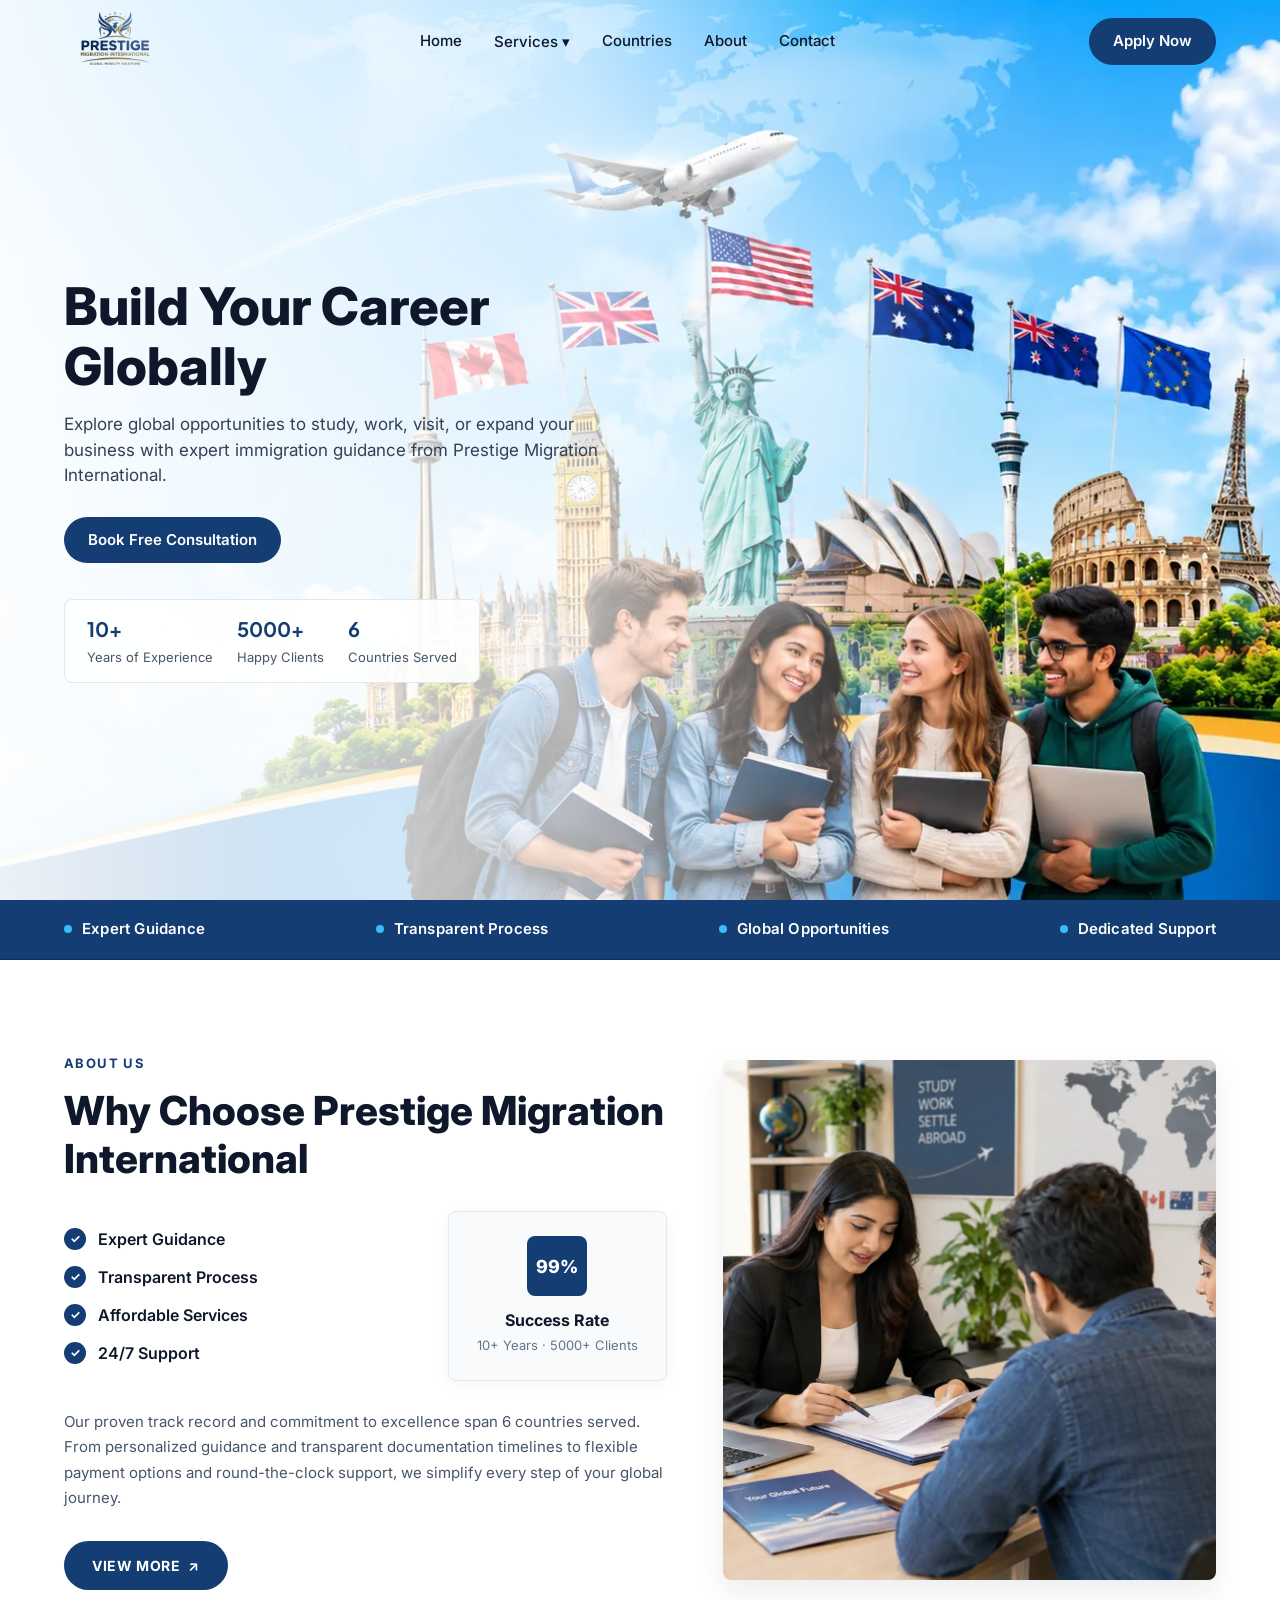
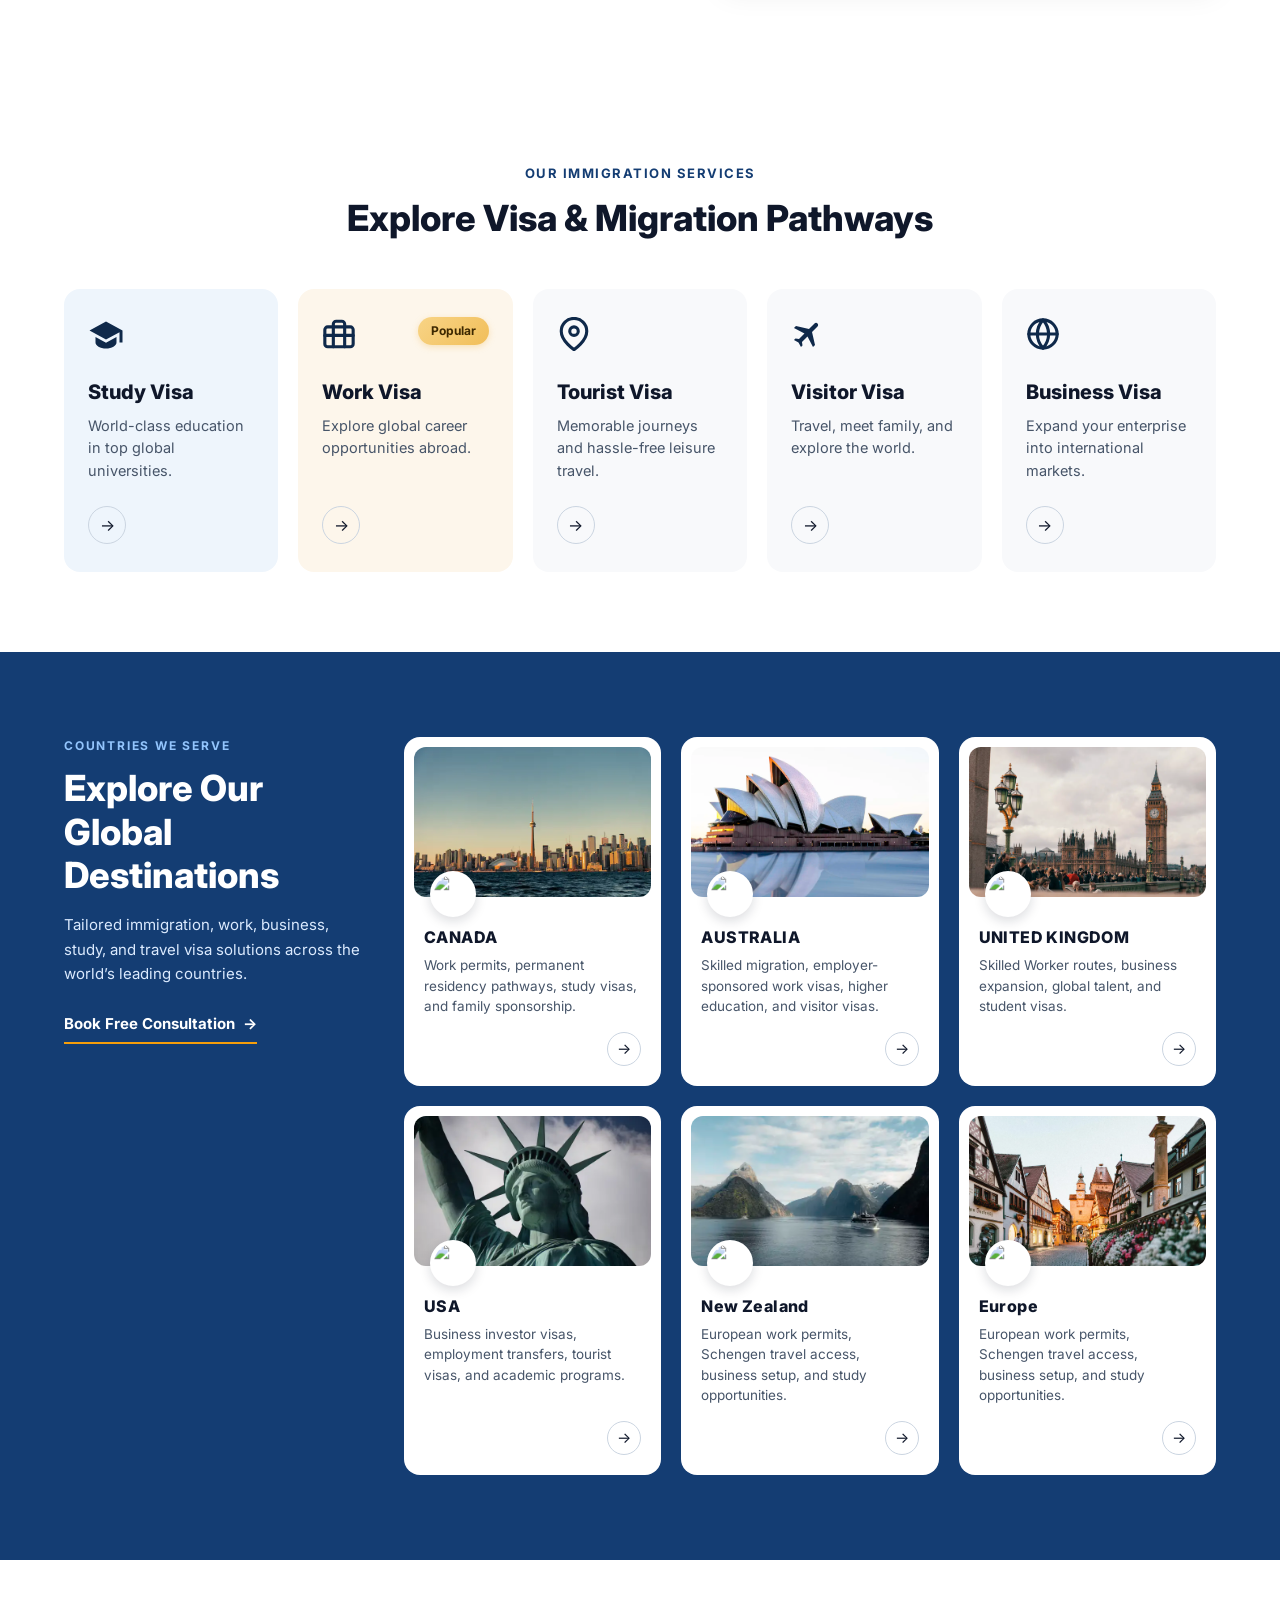
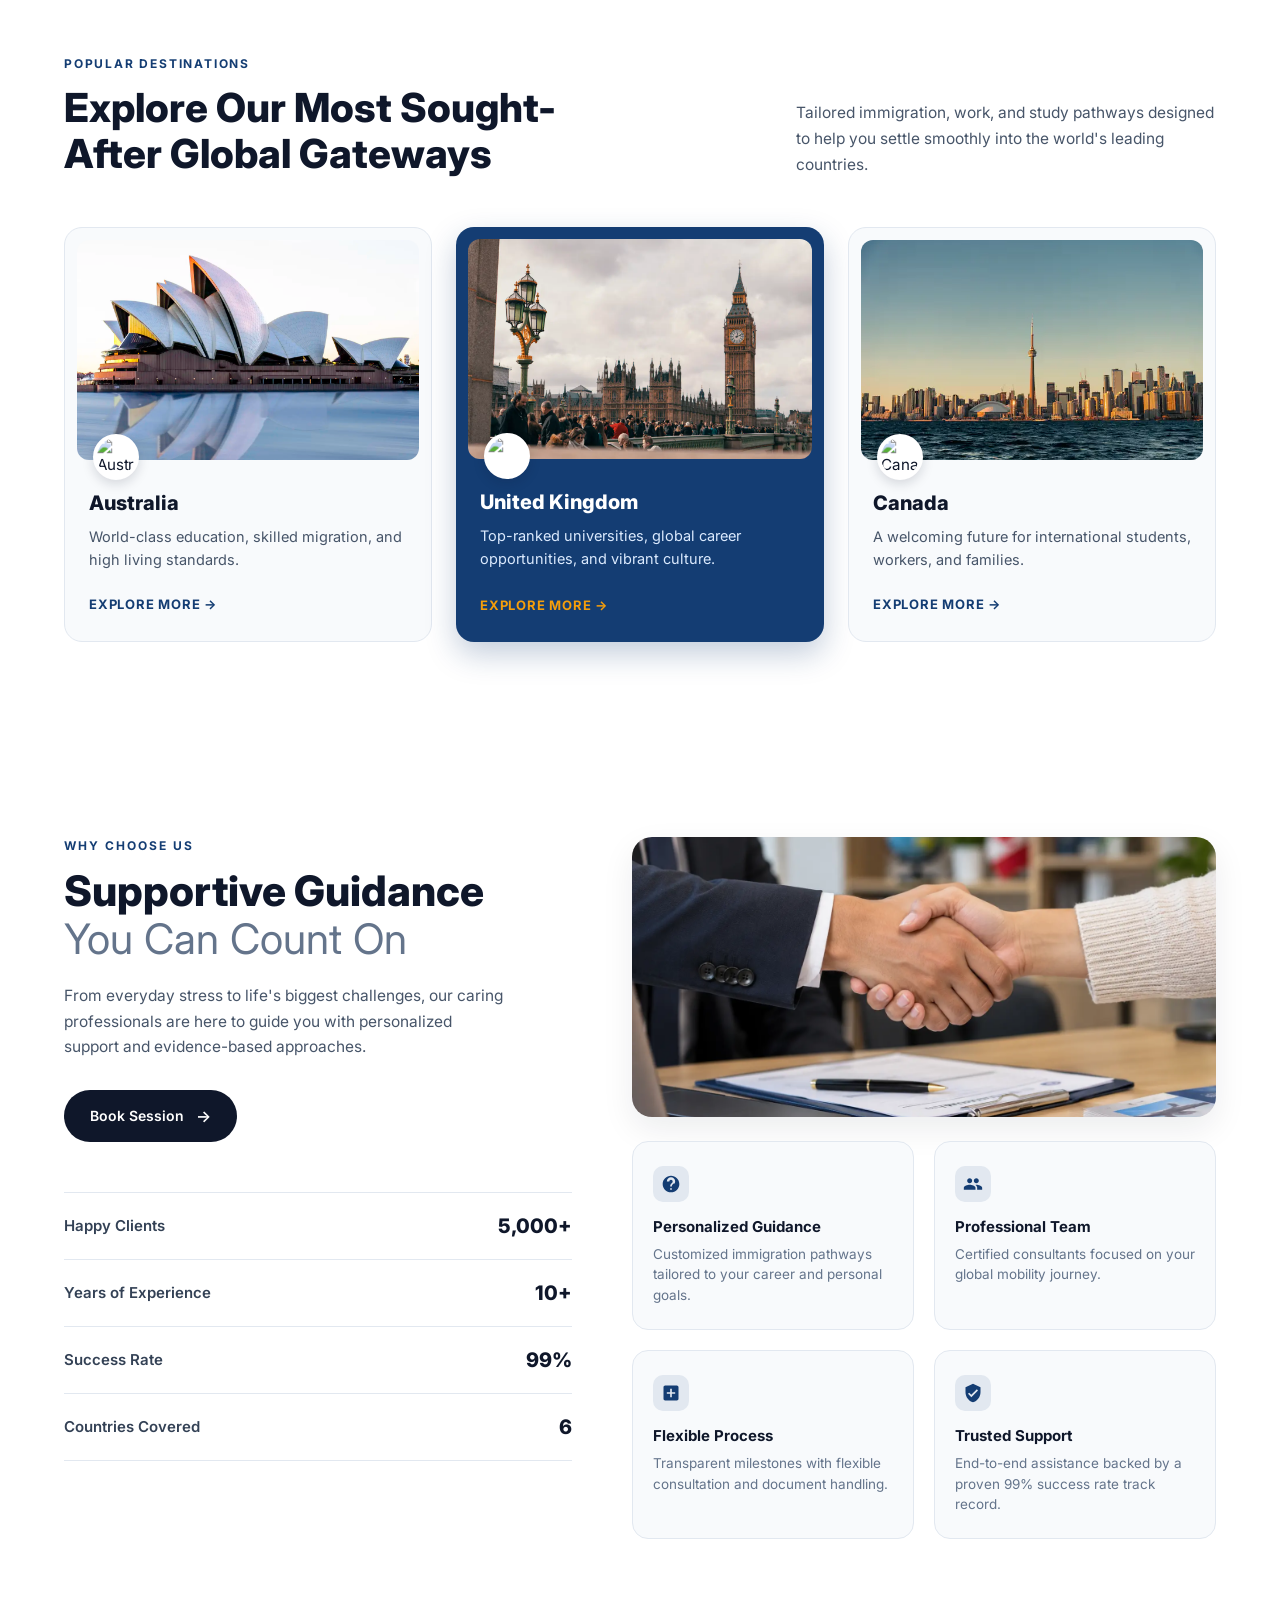
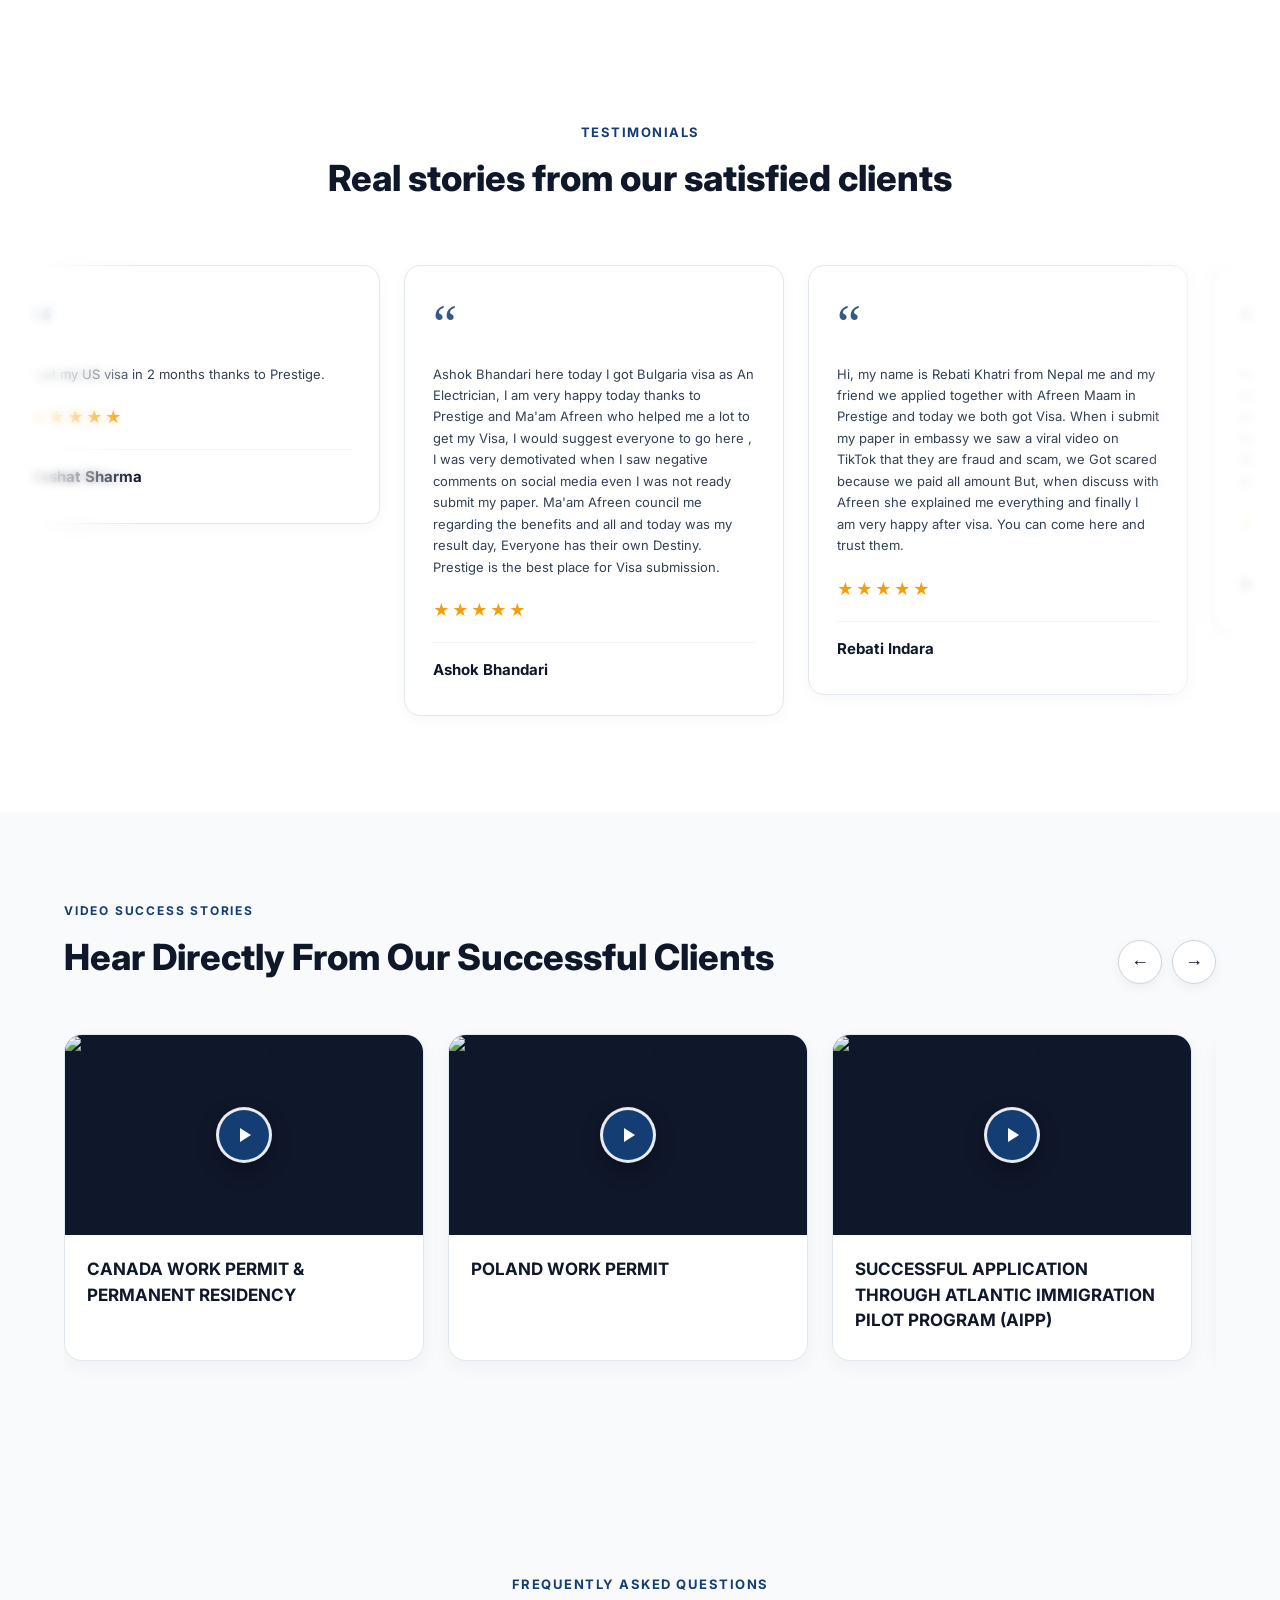
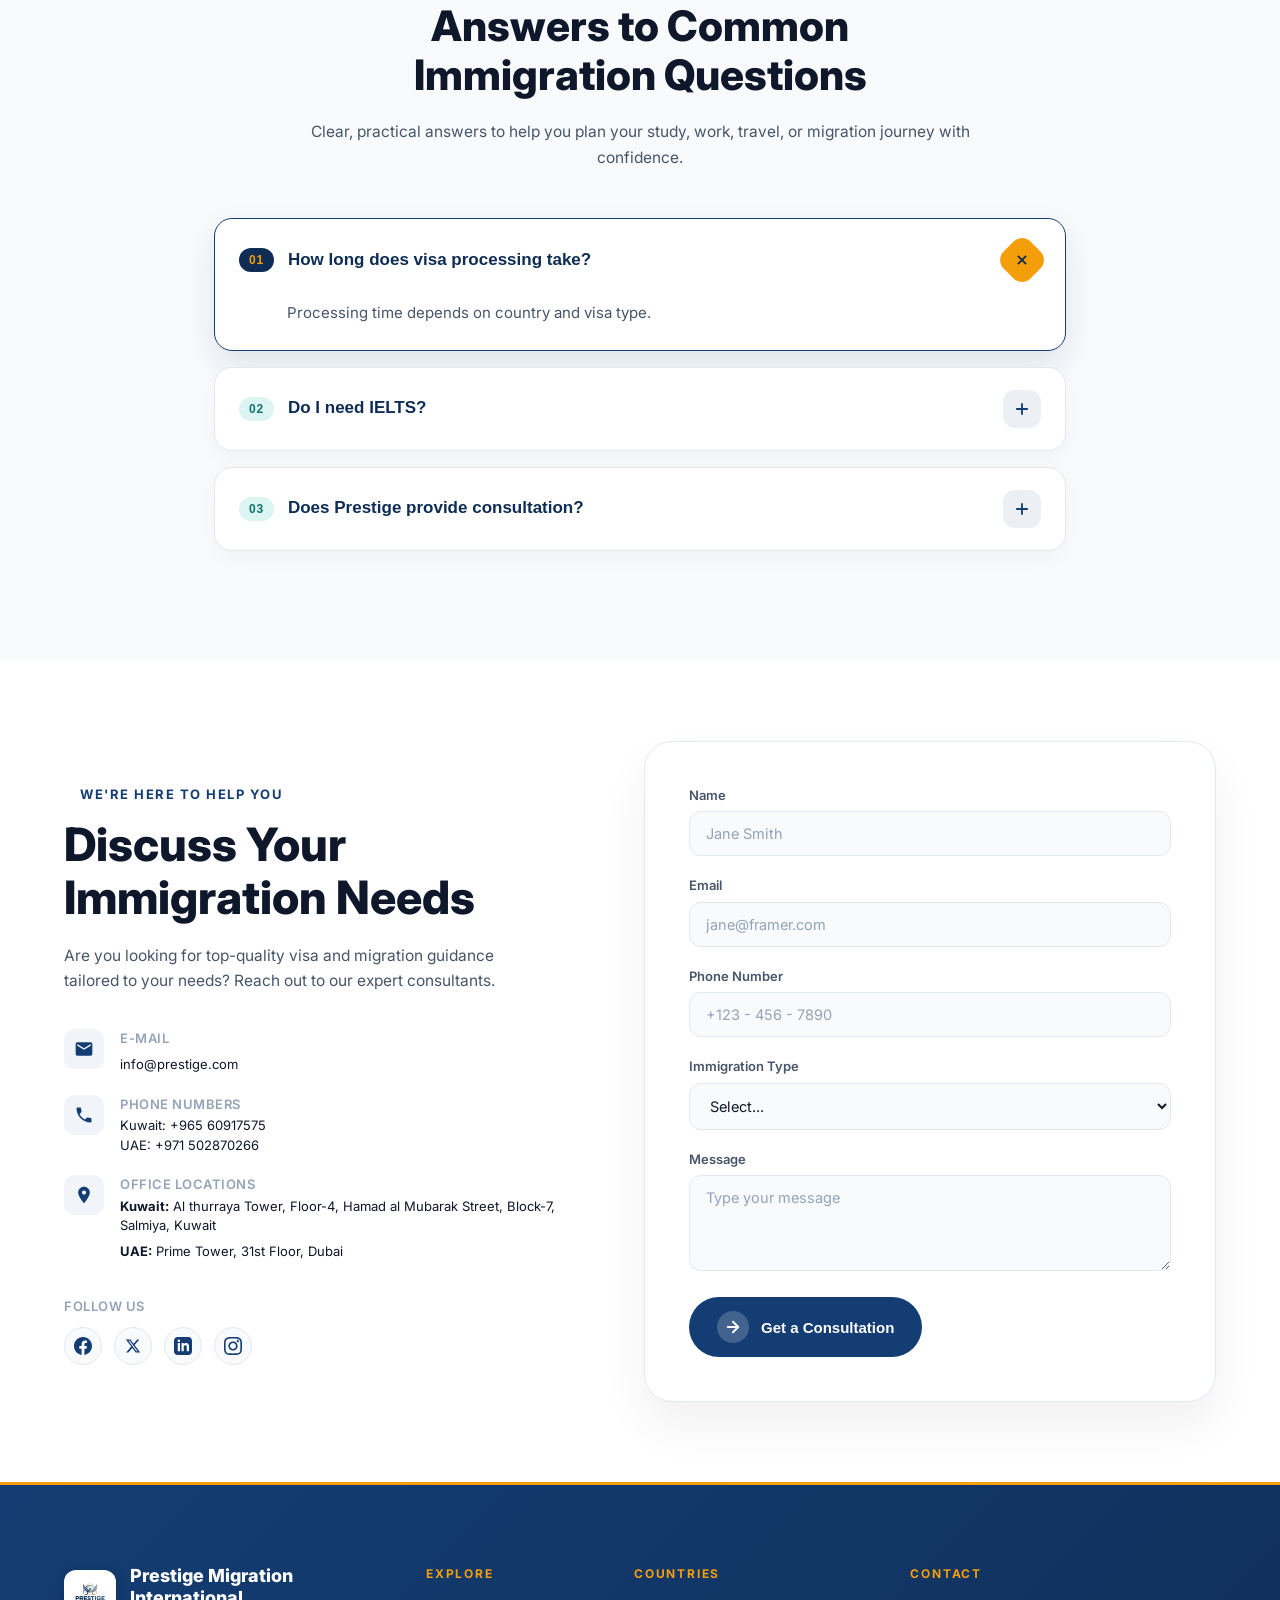
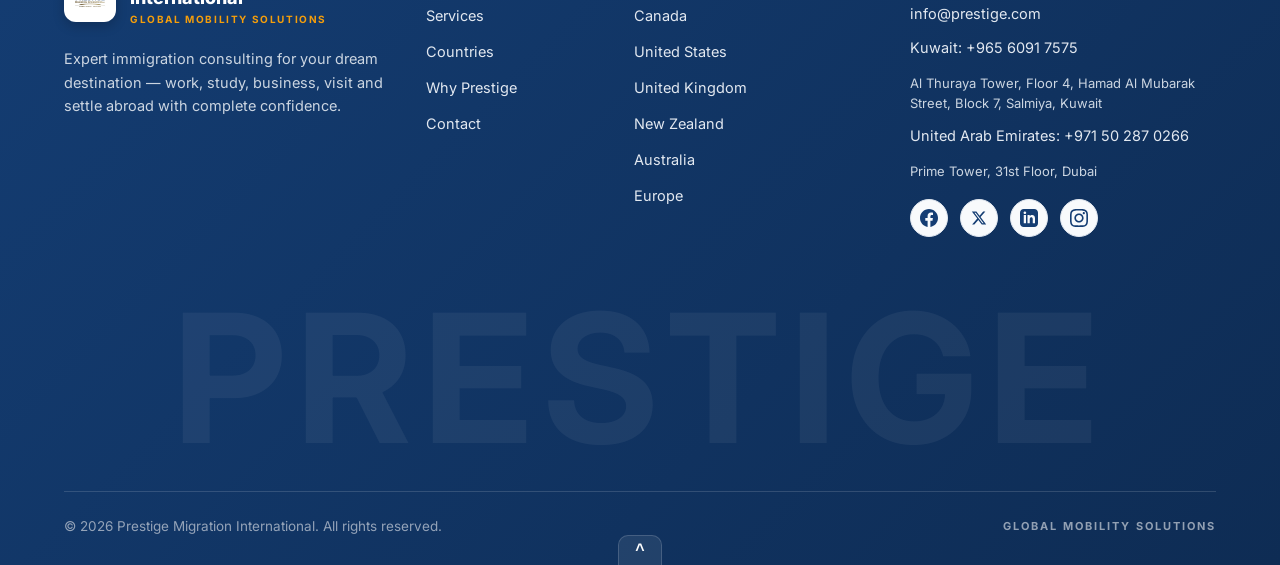
==== commit b5ee5796: "immisquare to prestige" ====
--- a/index.html
+++ b/index.html
@@ -151,7 +151,7 @@
           </ul>
 
           <div class="about-highlight-card">
-            <div class="highlight-badge">98%</div>
+            <div class="highlight-badge">99%</div>
             <strong>Success Rate</strong>
             <span>10+ Years · 5000+ Clients</span>
           </div>
@@ -520,7 +520,7 @@
           </div>
           <div class="achievement-row">
             <span class="ach-label">Success Rate</span>
-            <span class="ach-value">98%</span>
+            <span class="ach-value">99%</span>
           </div>
           <div class="achievement-row">
             <span class="ach-label">Countries Covered</span>
@@ -573,7 +573,7 @@
               <svg width="20" height="20" fill="currentColor" viewBox="0 0 24 24"><path d="M12 1L3 5v6c0 5.55 3.84 10.74 9 12 5.16-1.26 9-6.45 9-12V5l-9-4zm-2 16l-4-4 1.41-1.41L10 14.17l6.59-6.59L18 9l-8 8z"/></svg>
             </div>
             <h4>Trusted Support</h4>
-            <p>End-to-end assistance backed by a proven 98% success rate track record.</p>
+            <p>End-to-end assistance backed by a proven 99% success rate track record.</p>
           </div>
 
         </div>
@@ -613,7 +613,7 @@
       <div class="testimonial-card">
         <div class="quote-icon" aria-hidden="true">“</div>
         <p class="testimonial-text">
-          I got my US visa in 2 months thanks to immisquare.
+          I got my US visa in 2 months thanks to Prestige.
         </p>
         <div class="testimonial-rating" aria-label="5 out of 5 stars">★★★★★</div>
         <div class="testimonial-author">
@@ -626,7 +626,7 @@
       <div class="testimonial-card">
         <div class="quote-icon" aria-hidden="true">“</div>
         <p class="testimonial-text">
-          Ashok Bhandari here today I got Bulgaria visa as An Electrician, I am very happy today thanks to Immisquare and Ma'am Afreen who helped me a lot to get my Visa, I would suggest everyone to go here , I was very demotivated when I saw negative comments on social media even I was not ready submit my paper. Ma'am Afreen council me regarding the benefits and all and today was my result day, Everyone has their own Destiny. Immisquare is the best place for Visa submission.
+          Ashok Bhandari here today I got Bulgaria visa as An Electrician, I am very happy today thanks to Prestige and Ma'am Afreen who helped me a lot to get my Visa, I would suggest everyone to go here , I was very demotivated when I saw negative comments on social media even I was not ready submit my paper. Ma'am Afreen council me regarding the benefits and all and today was my result day, Everyone has their own Destiny. Prestige is the best place for Visa submission.
         </p>
         <div class="testimonial-rating" aria-label="5 out of 5 stars">★★★★★</div>
         <div class="testimonial-author">
@@ -639,7 +639,7 @@
       <div class="testimonial-card">
         <div class="quote-icon" aria-hidden="true">“</div>
         <p class="testimonial-text">
-          Hi, my name is Rebati Khatri from Nepal me and my friend we applied together with Afreen Maam in Immisquare and today we both got Visa. When i submit my paper in embassy we saw a viral video on TikTok that they are fraud and scam, we Got scared because we paid all amount But, when discuss with Afreen she explained me everything and finally I am very happy after visa. You can come here and trust them.
+          Hi, my name is Rebati Khatri from Nepal me and my friend we applied together with Afreen Maam in Prestige and today we both got Visa. When i submit my paper in embassy we saw a viral video on TikTok that they are fraud and scam, we Got scared because we paid all amount But, when discuss with Afreen she explained me everything and finally I am very happy after visa. You can come here and trust them.
         </p>
         <div class="testimonial-rating" aria-label="5 out of 5 stars">★★★★★</div>
         <div class="testimonial-author">
@@ -653,7 +653,7 @@
       <div class="testimonial-card">
         <div class="quote-icon" aria-hidden="true">“</div>
         <p class="testimonial-text">
-          I'm Amandeep Singh from India. I applied work visa for Europe with Sandhya mam in immisquare consultant.... Finally Toady I got my visa thanks Sandhya mam and immisquare team. Specialy thanks Sandhya mamm very supportive and good experience. Again Thanks all immisquare team
+          I'm Amandeep Singh from India. I applied work visa for Europe with Sandhya mam in prestige consultant.... Finally Toady I got my visa thanks Sandhya mam and prestige team. Specialy thanks Sandhya mamm very supportive and good experience. Again Thanks all prestige team
         </p>
         <div class="testimonial-rating" aria-label="5 out of 5 stars">★★★★★</div>
         <div class="testimonial-author">
@@ -666,7 +666,7 @@
       <div class="testimonial-card">
         <div class="quote-icon" aria-hidden="true">“</div>
         <p class="testimonial-text"> 
-  Hi, this site Pasang wangdi Tamang,today i got my Romania work visa i am very happy today, Thanks Ma'am Afreen to help me in my documentation. I suggest veryone choose Immisquare they best in Kuwait .this was my 3rd consultncy nd finally i have completd my Dream here
+  Hi, this site Pasang wangdi Tamang,today i got my Romania work visa i am very happy today, Thanks Ma'am Afreen to help me in my documentation. I suggest veryone choose Prestige they best in Kuwait .this was my 3rd consultncy nd finally i have completd my Dream here
         </p>
         <div class="testimonial-rating" aria-label="5 out of 5 stars">★★★★★</div>
         <div class="testimonial-author">
@@ -679,7 +679,7 @@
       <div class="testimonial-card">
         <div class="quote-icon" aria-hidden="true">“</div>
         <p class="testimonial-text">
-          This site Kum Bahadur from NEPAL.I applied for Poland where i stuck in appointment. After Maa'm Afreen suggestion i transferred my case to Bulgaria. Today i got my bulgaria visa in warehouse. I would suuggest everyone to go Immisquare and meet Afreen to start their work process of Europe with helpfull Assistance. thanks Again
+          This site Kum Bahadur from NEPAL.I applied for Poland where i stuck in appointment. After Maa'm Afreen suggestion i transferred my case to Bulgaria. Today i got my bulgaria visa in warehouse. I would suuggest everyone to go Prestige and meet Afreen to start their work process of Europe with helpfull Assistance. thanks Again
         </p>
         <div class="testimonial-rating" aria-label="5 out of 5 stars">★★★★★</div>
         <div class="testimonial-author">
@@ -885,7 +885,7 @@
         <button type="button" class="pmi-faq-trigger" aria-expanded="false" aria-controls="faq-panel-3" id="faq-btn-3">
           <span class="pmi-faq-q-wrap">
             <span class="pmi-faq-num">03</span>
-            <span class="pmi-faq-question">Does Immisquare provide consultation?</span>
+            <span class="pmi-faq-question">Does Prestige provide consultation?</span>
           </span>
           <span class="pmi-faq-icon" aria-hidden="true">
             <svg width="20" height="20" fill="none" stroke="currentColor" stroke-width="2.2" viewBox="0 0 24 24">
@@ -939,7 +939,7 @@
             </div>
             <div>
               <span class="method-label">E-mail</span>
-              <a href="mailto:info@immisquare.com" class="method-value">info@immisquare.com</a>
+              <a href="mailto:info@prestige.com" class="method-value">info@prestige.com</a>
             </div>
           </div>
 
@@ -973,16 +973,16 @@
         <div class="consultation-socials">
           <span class="method-label" style="margin-bottom: 10px; display: block;">Follow Us</span>
           <div class="social-icons">
-            <a href="https://www.facebook.com/Immisquare/" aria-label="Facebook" class="social-icon">
+            <a href="#" aria-label="Facebook" class="social-icon">
               <svg width="18" height="18" fill="currentColor" viewBox="0 0 24 24"><path d="M24 12.073c0-6.627-5.373-12-12-12s-12 5.373-12 12c0 5.99 4.388 10.954 10.125 11.854v-8.385H7.078v-3.47h3.047V9.43c0-3.007 1.792-4.669 4.533-4.669 1.312 0 2.686.235 2.686.235v2.953H15.83c-1.491 0-1.956.925-1.956 1.874v2.25h3.328l-.532 3.47h-2.796v8.385C19.612 23.027 24 18.062 24 12.073z"/></svg>
             </a>
-            <a href="https://x.com/immisquare" aria-label="X" class="social-icon">
+            <a href="#" aria-label="X" class="social-icon">
               <svg width="16" height="16" fill="currentColor" viewBox="0 0 24 24"><path d="M18.244 2.25h3.308l-7.227 8.26 8.502 11.24H16.17l-5.214-6.817L4.99 21.75H1.68l7.73-8.835L1.254 2.25H8.08l4.713 6.231zm-1.161 17.52h1.833L7.084 4.126H5.117z"/></svg>
             </a>
-            <a href="https://linkedin.com/company/immisquare" aria-label="LinkedIn" class="social-icon">
+            <a href="#" aria-label="LinkedIn" class="social-icon">
               <svg width="18" height="18" fill="currentColor" viewBox="0 0 24 24"><path d="M19 0h-14c-2.761 0-5 2.239-5 5v14c0 2.761 2.239 5 5 5h14c2.762 0 5-2.239 5-5v-14c0-2.761-2.238-5-5-5zm-11 19h-3v-11h3v11zm-1.5-12.268c-.966 0-1.75-.79-1.75-1.764s.784-1.764 1.75-1.764 1.75.79 1.75 1.764-.783 1.764-1.75 1.764zm13.5 12.268h-3v-5.604c0-3.368-4-3.113-4 0v5.604h-3v-11h3v1.765c1.396-2.586 7-2.777 7 2.476v6.759z"/></svg>
             </a>
-            <a href="https://instagram.com/immisquare" aria-label="Instagram" class="social-icon">
+            <a href="#" aria-label="Instagram" class="social-icon">
               <svg width="18" height="18" fill="currentColor" viewBox="0 0 24 24"><path d="M12 2.163c3.204 0 3.584.012 4.85.07 3.252.148 4.771 1.691 4.919 4.919.058 1.265.069 1.645.069 4.849 0 3.205-.012 3.584-.069 4.849-.149 3.225-1.664 4.771-4.919 4.919-1.266.058-1.644.07-4.85.07-3.204 0-3.584-.012-4.849-.07-3.26-.149-4.771-1.699-4.919-4.92-.058-1.265-.07-1.644-.07-4.849 0-3.204.013-3.583.07-4.849.149-3.227 1.664-4.771 4.919-4.919 1.266-.057 1.645-.069 4.849-.069zm0-2.163c-3.259 0-3.667.014-4.947.072-4.358.2-6.78 2.618-6.98 6.98-.059 1.281-.073 1.689-.073 4.948 0 3.259.014 3.668.072 4.948.2 4.358 2.618 6.78 6.98 6.98 1.281.058 1.689.072 4.948.072 3.259 0 3.668-.014 4.948-.072 4.354-.2 6.782-2.618 6.979-6.98.059-1.28.073-1.689.073-4.948 0-3.259-.014-3.667-.072-4.947-.196-4.354-2.617-6.78-6.979-6.98-1.281-.059-1.69-.073-4.949-.073zm0 5.838c-3.403 0-6.162 2.759-6.162 6.162s2.759 6.163 6.162 6.163 6.162-2.759 6.162-6.163c0-3.403-2.759-6.162-6.162-6.162zm0 10.162c-2.209 0-4-1.79-4-4 0-2.209 1.791-4 4-4s4 1.791 4 4c0 2.21-1.791 4-4 4zm6.406-11.845c-.796 0-1.441.645-1.441 1.44s.645 1.44 1.441 1.44c.795 0 1.439-.645 1.439-1.44s-.644-1.44-1.439-1.44z"/></svg>
             </a>
           </div>
@@ -1098,7 +1098,7 @@
       <div class="footer-col">
         <h4>CONTACT</h4>
         <ul class="footer-contact-list">
-          <li><a href="mailto:info@immisquare.com">info@immisquare.com</a></li>
+          <li><a href="mailto:info@prestige.com">info@prestige.com</a></li>
           <li>Kuwait: +965 6091 7575</li>
           <li><span class="footer-address">Al Thuraya Tower, Floor 4, Hamad Al Mubarak Street, Block 7, Salmiya, Kuwait</span></li>
           <li>United Arab Emirates: +971 50 287 0266</li>
@@ -1106,16 +1106,16 @@
         </ul>
         <div class="footer-socials" aria-label="Social media">
           <div class="social-icons">
-            <a href="https://www.facebook.com/Immisquare/" target="_blank" rel="noopener noreferrer" aria-label="Facebook" class="social-icon">
+            <a href="#" target="_blank" rel="noopener noreferrer" aria-label="Facebook" class="social-icon">
               <svg width="18" height="18" fill="currentColor" viewBox="0 0 24 24"><path d="M24 12.073c0-6.627-5.373-12-12-12s-12 5.373-12 12c0 5.99 4.388 10.954 10.125 11.854v-8.385H7.078v-3.47h3.047V9.43c0-3.007 1.792-4.669 4.533-4.669 1.312 0 2.686.235 2.686.235v2.953H15.83c-1.491 0-1.956.925-1.956 1.874v2.25h3.328l-.532 3.47h-2.796v8.385C19.612 23.027 24 18.062 24 12.073z"/></svg>
             </a>
-            <a href="https://x.com/immisquare" target="_blank" rel="noopener noreferrer" aria-label="X" class="social-icon">
+            <a href="#" target="_blank" rel="noopener noreferrer" aria-label="X" class="social-icon">
               <svg width="16" height="16" fill="currentColor" viewBox="0 0 24 24"><path d="M18.244 2.25h3.308l-7.227 8.26 8.502 11.24H16.17l-5.214-6.817L4.99 21.75H1.68l7.73-8.835L1.254 2.25H8.08l4.713 6.231zm-1.161 17.52h1.833L7.084 4.126H5.117z"/></svg>
             </a>
-            <a href="https://linkedin.com/company/immisquare" target="_blank" rel="noopener noreferrer" aria-label="LinkedIn" class="social-icon">
+            <a href="#" target="_blank" rel="noopener noreferrer" aria-label="LinkedIn" class="social-icon">
               <svg width="18" height="18" fill="currentColor" viewBox="0 0 24 24"><path d="M19 0h-14c-2.761 0-5 2.239-5 5v14c0 2.761 2.239 5 5 5h14c2.762 0 5-2.239 5-5v-14c0-2.761-2.238-5-5-5zm-11 19h-3v-11h3v11zm-1.5-12.268c-.966 0-1.75-.79-1.75-1.764s.784-1.764 1.75-1.764 1.75.79 1.75 1.764-.783 1.764-1.75 1.764zm13.5 12.268h-3v-5.604c0-3.368-4-3.113-4 0v5.604h-3v-11h3v1.765c1.396-2.586 7-2.777 7 2.476v6.759z"/></svg>
             </a>
-            <a href="https://instagram.com/immisquare" target="_blank" rel="noopener noreferrer" aria-label="Instagram" class="social-icon">
+            <a href="#" target="_blank" rel="noopener noreferrer" aria-label="Instagram" class="social-icon">
               <svg width="18" height="18" fill="currentColor" viewBox="0 0 24 24"><path d="M12 2.163c3.204 0 3.584.012 4.85.07 3.252.148 4.771 1.691 4.919 4.919.058 1.265.069 1.645.069 4.849 0 3.205-.012 3.584-.069 4.849-.149 3.225-1.664 4.771-4.919 4.919-1.266.058-1.644.07-4.85.07-3.204 0-3.584-.012-4.849-.07-3.26-.149-4.771-1.699-4.919-4.92-.058-1.265-.07-1.644-.07-4.849 0-3.204.013-3.583.07-4.849.149-3.227 1.664-4.771 4.919-4.919 1.266-.057 1.645-.069 4.849-.069zm0-2.163c-3.259 0-3.667.014-4.947.072-4.358.2-6.78 2.618-6.98 6.98-.059 1.281-.073 1.689-.073 4.948 0 3.259.014 3.668.072 4.948.2 4.358 2.618 6.78 6.98 6.98 1.281.058 1.689.072 4.948.072 3.259 0 3.668-.014 4.948-.072 4.354-.2 6.782-2.618 6.979-6.98.059-1.28.073-1.689.073-4.948 0-3.259-.014-3.667-.072-4.947-.196-4.354-2.617-6.78-6.979-6.98-1.281-.059-1.69-.073-4.949-.073zm0 5.838c-3.403 0-6.162 2.759-6.162 6.162s2.759 6.163 6.162 6.163 6.162-2.759 6.162-6.163c0-3.403-2.759-6.162-6.162-6.162zm0 10.162c-2.209 0-4-1.79-4-4 0-2.209 1.791-4 4-4s4 1.791 4 4c0 2.21-1.791 4-4 4zm6.406-11.845c-.796 0-1.441.645-1.441 1.44s.645 1.44 1.441 1.44c.795 0 1.439-.645 1.439-1.44s-.644-1.44-1.439-1.44z"/></svg>
             </a>
           </div>
